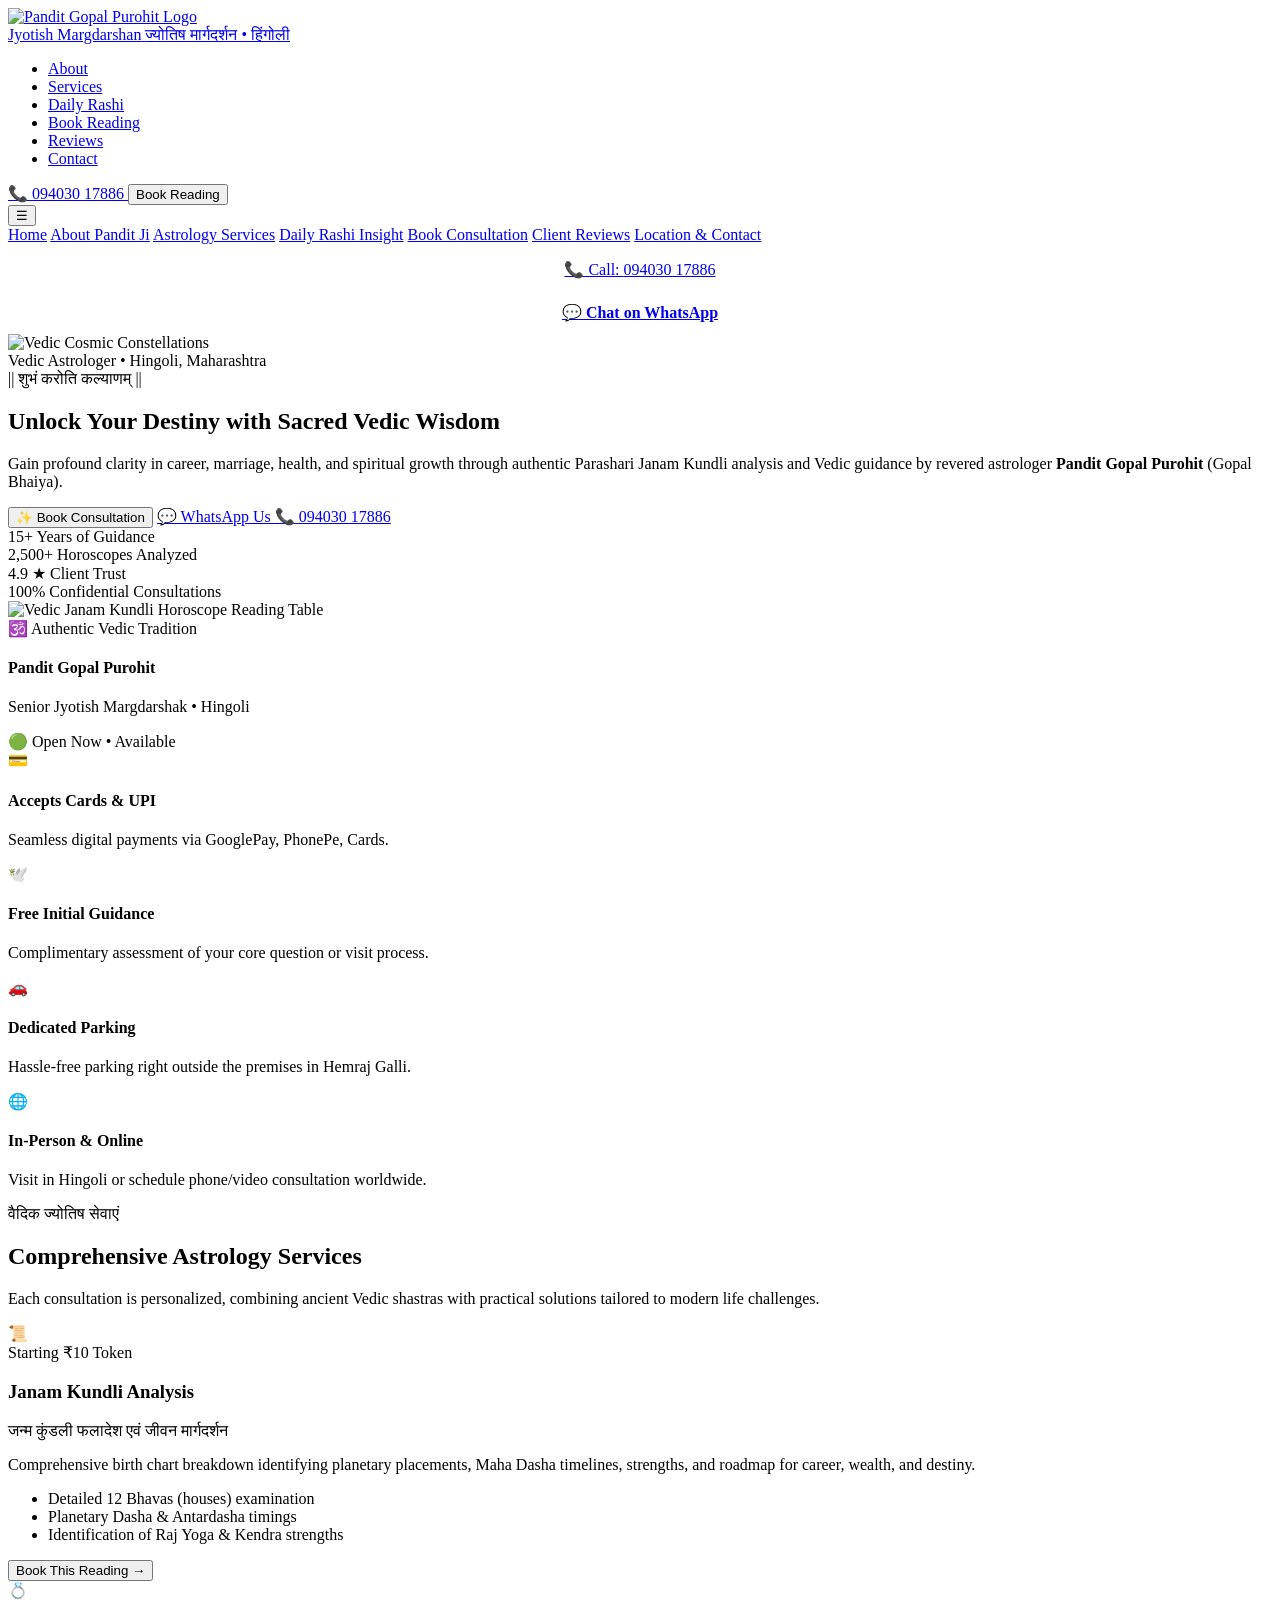
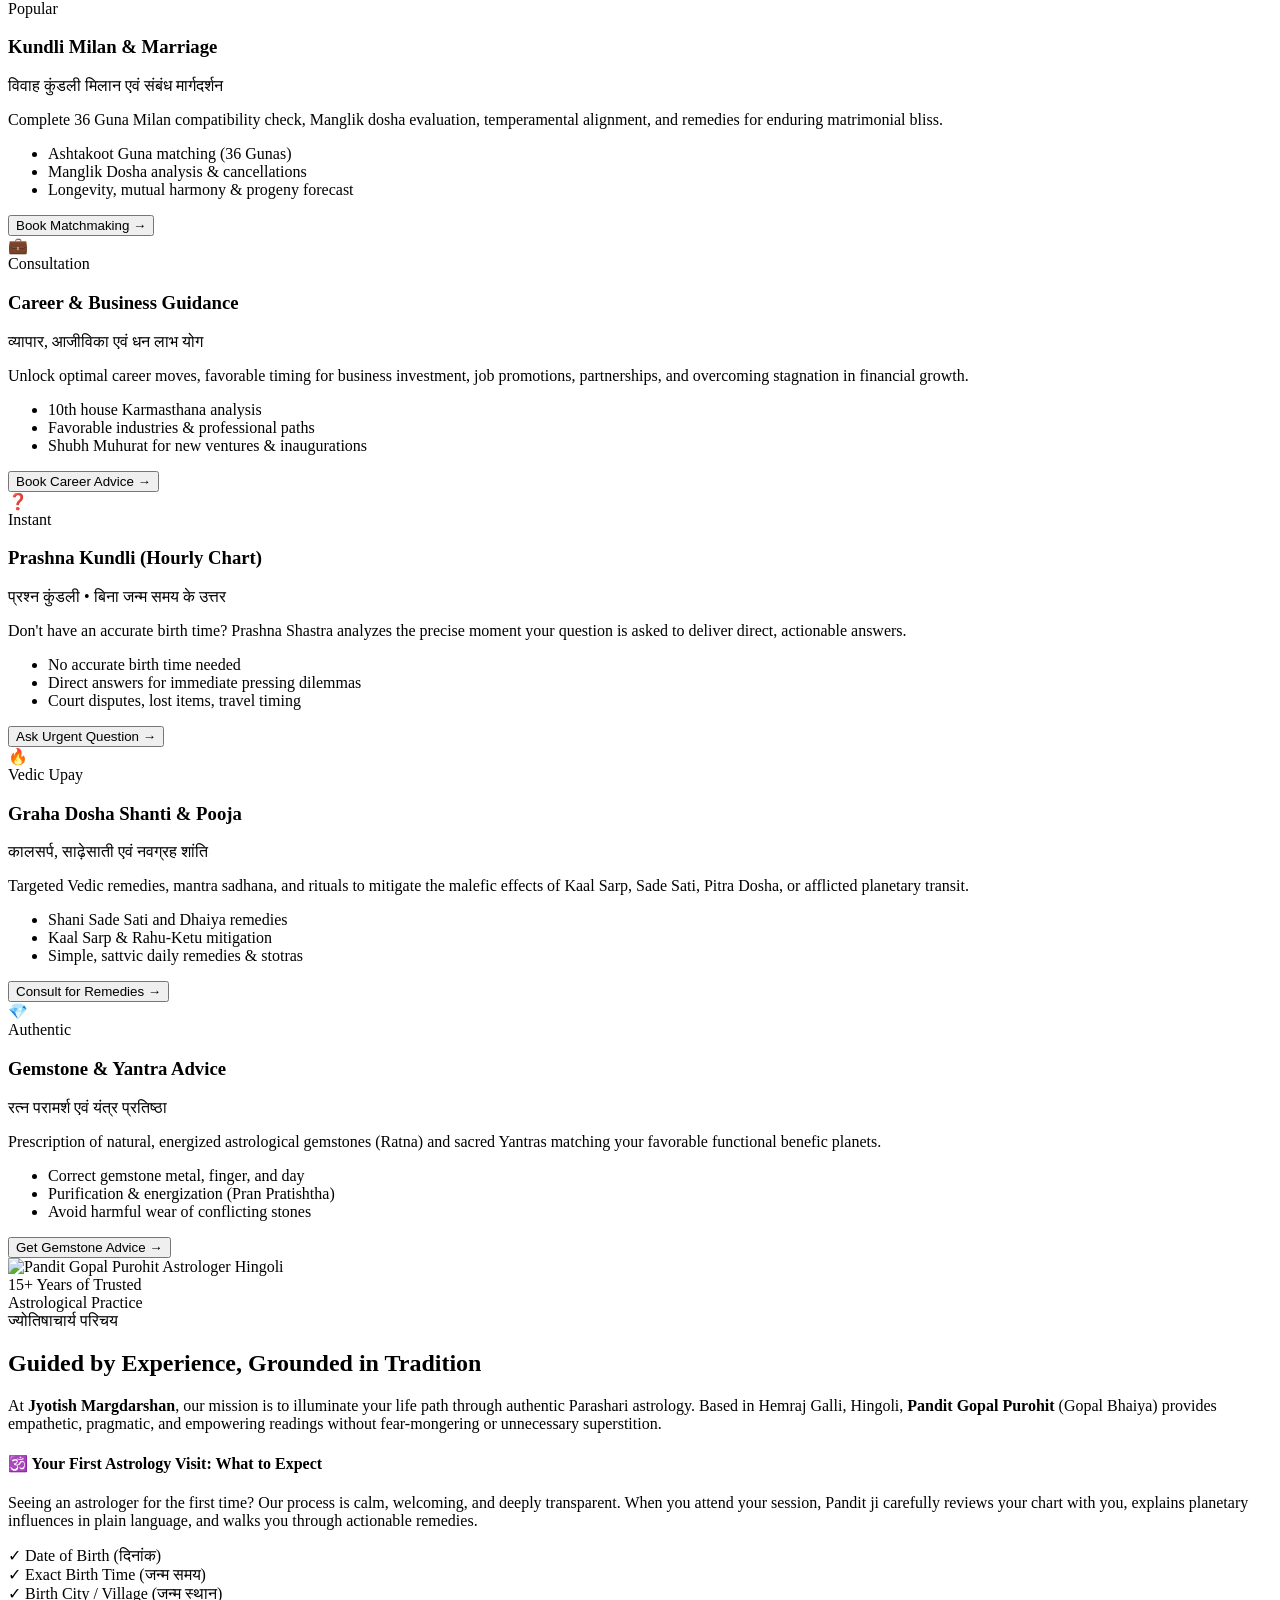
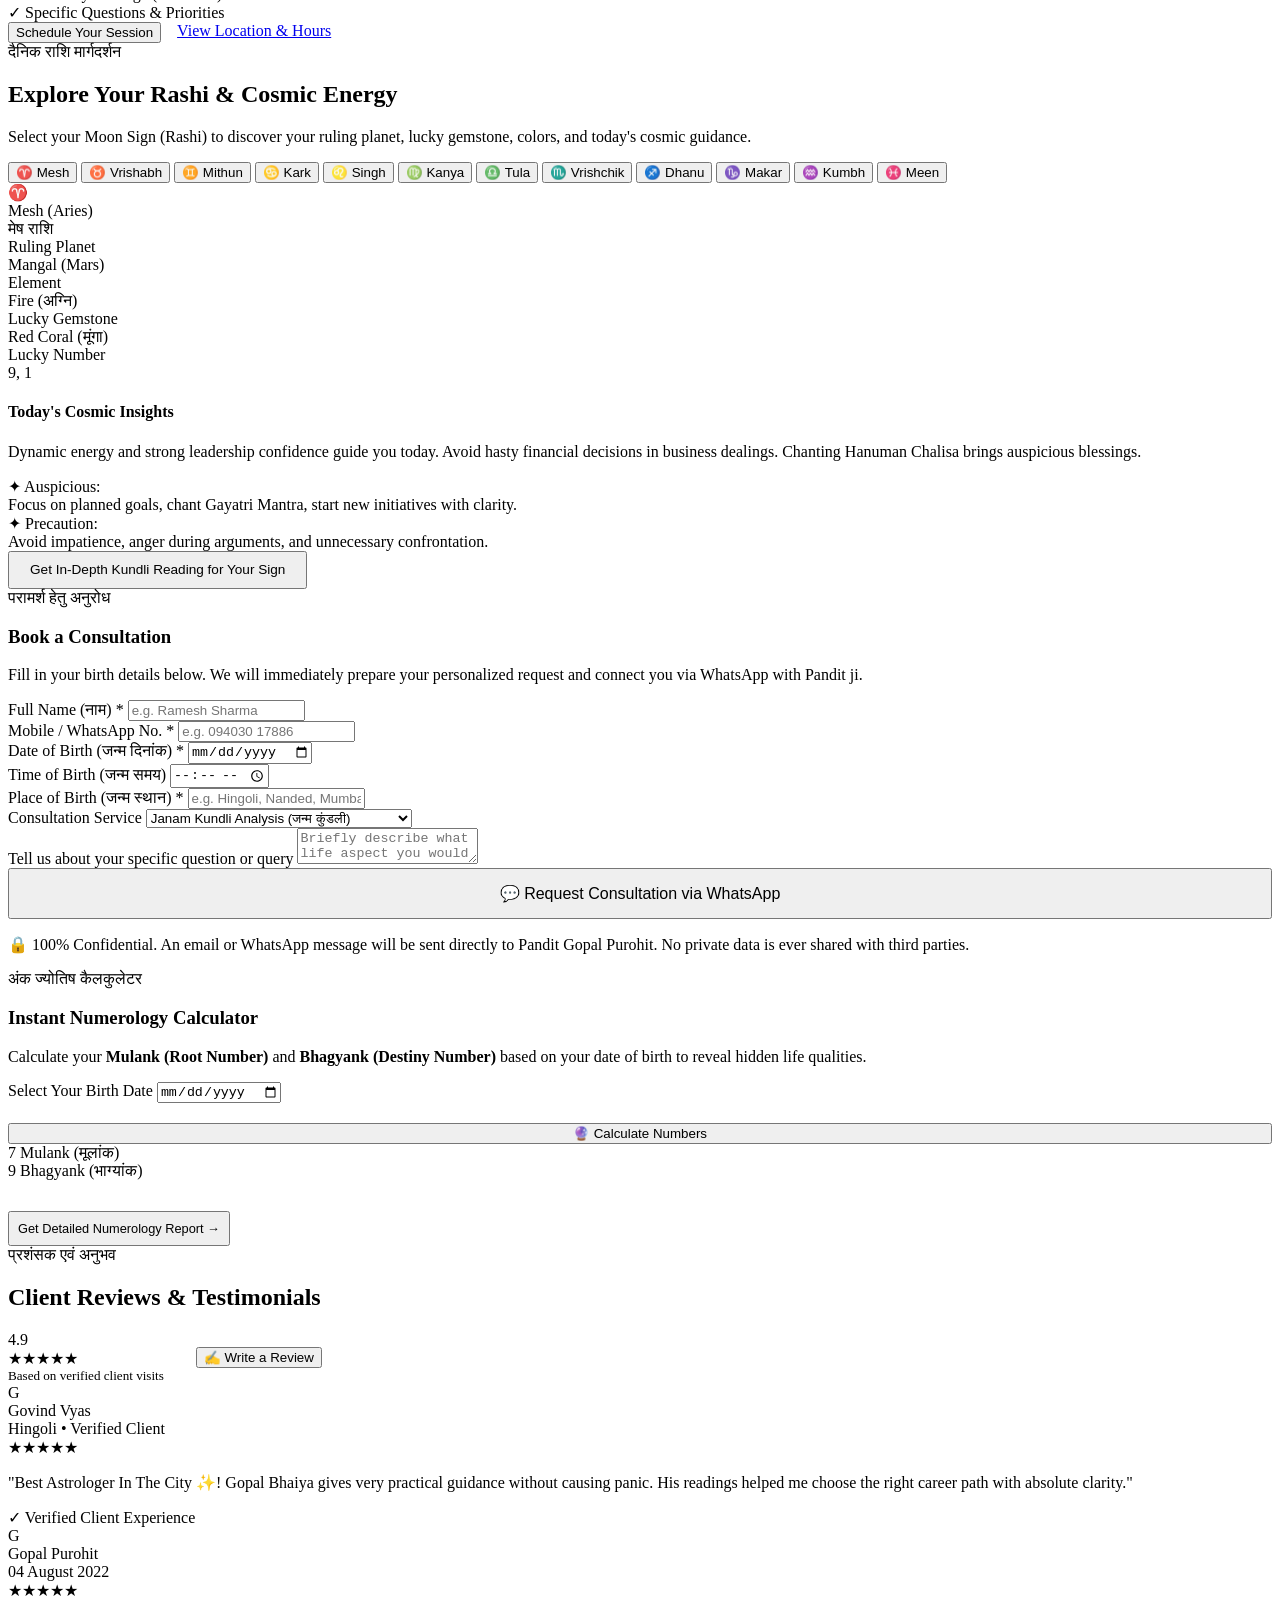
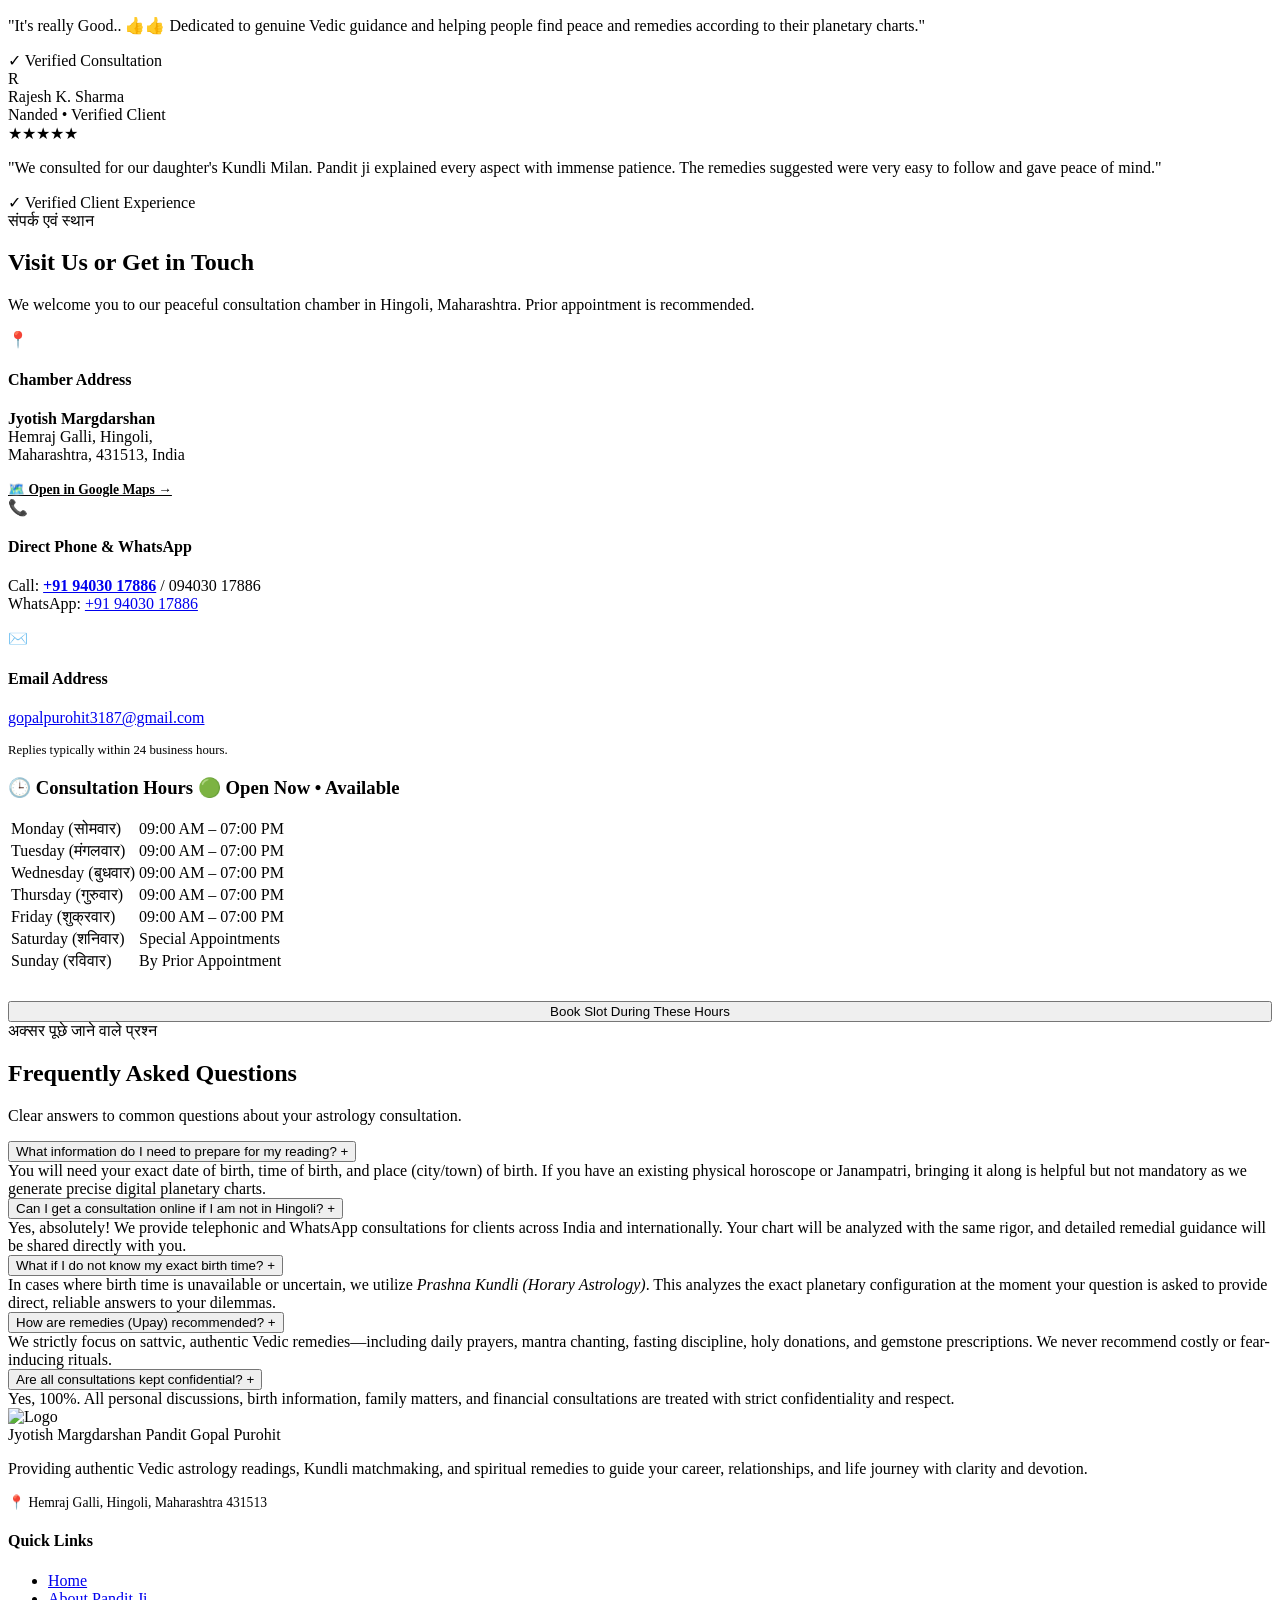
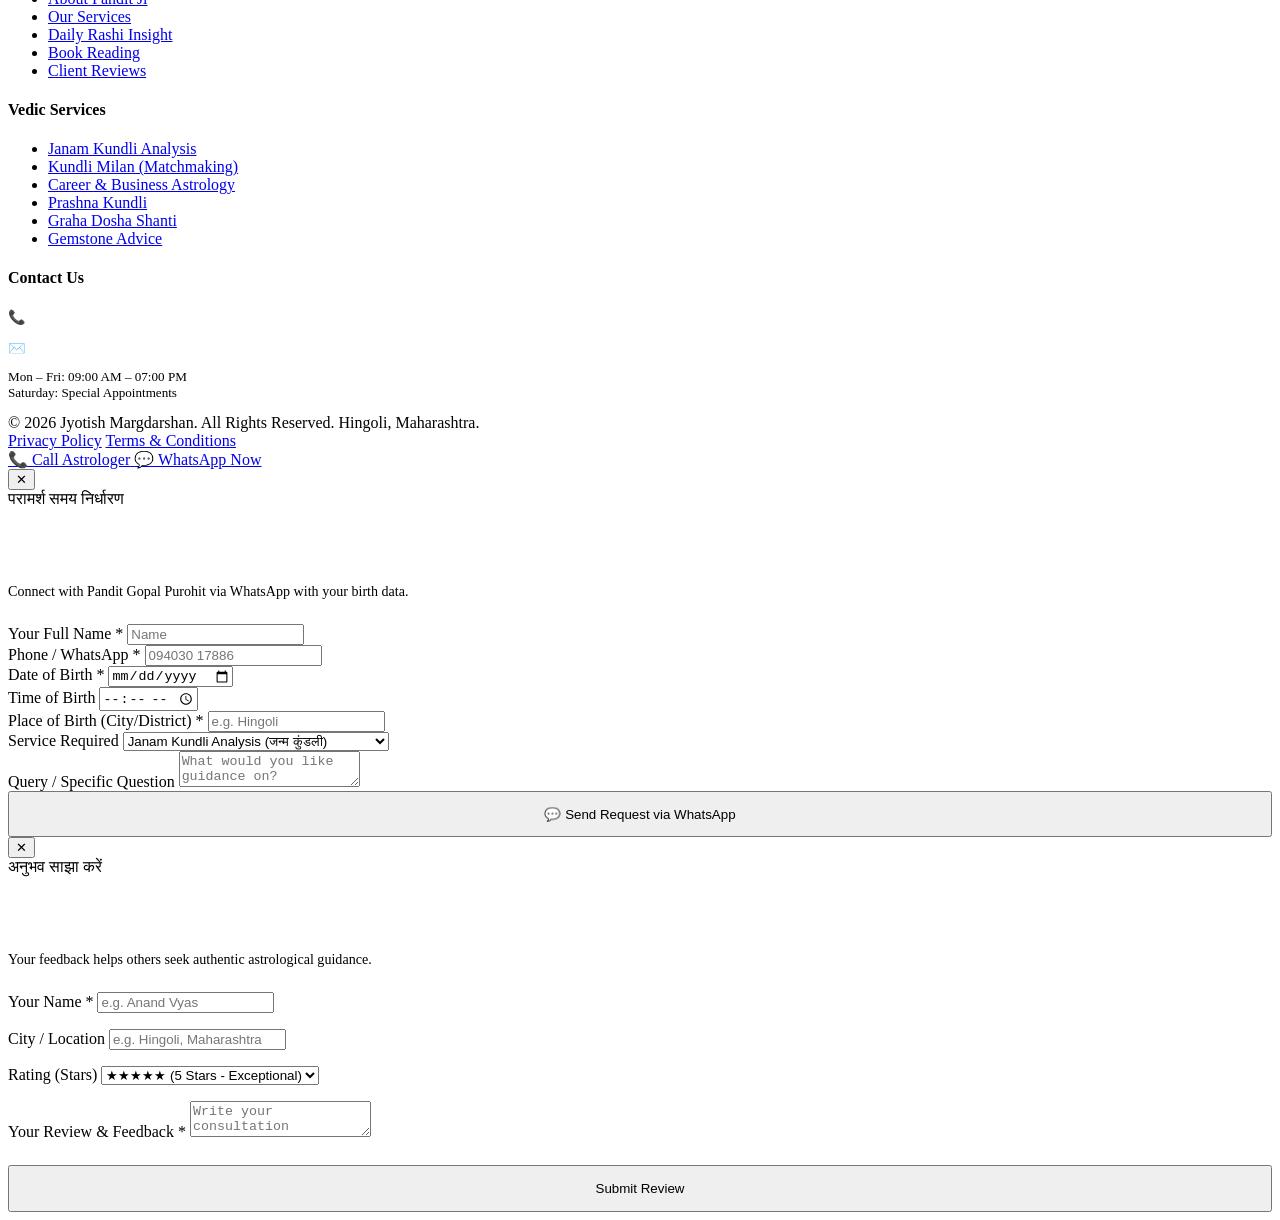
==== index.html @ e7911309 "Add files via upload" ====
<!DOCTYPE html>
<html lang="en">
<head>
  <meta charset="UTF-8">
  <meta name="viewport" content="width=device-width, initial-scale=1.0, maximum-scale=5.0">
  <title>Jyotish Margdarshan - Authentic Vedic Astrology Reading | Pandit Gopal Purohit</title>
  
  <!-- SEO Meta Tags -->
  <meta name="description" content="Unlock your destiny with authentic Vedic astrology readings, Kundli analysis, marriage matchmaking, and life guidance by Pandit Gopal Purohit in Hingoli, Maharashtra. Book consultation online or in-person.">
  <meta name="keywords" content="Jyotish Margdarshan, Gopal Purohit, Gopal Bhaiya, Astrologer in Hingoli, Kundli reading, Vedic Astrology Maharashtra, Kundli Milan, Horoscope Hingoli">
  <meta name="author" content="Pandit Gopal Purohit">
  
  <!-- Open Graph / Social -->
  <meta property="og:type" content="business.business">
  <meta property="og:title" content="Jyotish Margdarshan - Astrology Reading by Pandit Gopal Purohit">
  <meta property="og:description" content="Expert Vedic Kundli analysis, career, and matrimonial guidance in Hingoli, Maharashtra. 15+ years experience.">
  <meta property="og:image" content="assets/images/celestial_hero.jpg">
  
  <!-- Google Fonts -->
  <link rel="preconnect" href="https://fonts.googleapis.com">
  <link rel="preconnect" href="https://fonts.gstatic.com" crossorigin>
  <link href="https://fonts.googleapis.com/css2?family=Cinzel:wght@600;700;800;900&family=Plus+Jakarta+Sans:wght@400;500;600;700&display=swap" rel="stylesheet">
  
  <!-- Favicon -->
  <link rel="icon" type="image/jpeg" href="assets/images/avatar_original.jpg">
  
  <!-- Stylesheet -->
  <link rel="stylesheet" href="assets/css/style.css">

  <!-- Schema.org Structured Data -->
  <script type="application/ld+json">
  {
    "@context": "https://schema.org",
    "@type": "LocalBusiness",
    "name": "Jyotish Margdarshan",
    "image": "assets/images/avatar_original.jpg",
    "@id": "https://jyotish-margdarshan.ueniweb.com",
    "url": "https://jyotish-margdarshan.ueniweb.com",
    "telephone": "+919403017886",
    "email": "gopalpurohit3187@gmail.com",
    "priceRange": "₹₹",
    "address": {
      "@type": "PostalAddress",
      "streetAddress": "Hemraj Galli",
      "addressLocality": "Hingoli",
      "addressRegion": "Maharashtra",
      "postalCode": "431513",
      "addressCountry": "IN"
    },
    "geo": {
      "@type": "GeoCoordinates",
      "latitude": 19.7173703,
      "longitude": 77.1493722
    },
    "openingHoursSpecification": [
      {
        "@type": "OpeningHoursSpecification",
        "dayOfWeek": ["Monday", "Tuesday", "Wednesday", "Thursday", "Friday"],
        "opens": "09:00",
        "closes": "19:00"
      }
    ]
  }
  </script>
</head>
<body>

  <!-- ==========================================================================
       SITE HEADER & NAVIGATION
       ========================================================================== -->
  <header class="site-header">
    <div class="container">
      <div class="nav-inner">
        <!-- Brand Logo -->
        <a href="#hero" class="brand-logo" aria-label="Jyotish Margdarshan Home">
          <div class="brand-icon">
            <img src="assets/images/avatar_original.jpg" alt="Pandit Gopal Purohit Logo">
          </div>
          <div class="brand-text">
            <span class="brand-title" data-profile="business.name">Jyotish Margdarshan</span>
            <span class="brand-subtitle" data-profile="business.subtitleHindi">ज्योतिष मार्गदर्शन • हिंगोली</span>
          </div>
        </a>

        <!-- Desktop Navigation Links -->
        <nav aria-label="Main Navigation">
          <ul class="nav-links">
            <li><a href="#about" class="nav-link">About</a></li>
            <li><a href="#services" class="nav-link">Services</a></li>
            <li><a href="#horoscope" class="nav-link">Daily Rashi</a></li>
            <li><a href="#booking" class="nav-link">Book Reading</a></li>
            <li><a href="#reviews" class="nav-link">Reviews</a></li>
            <li><a href="#contact" class="nav-link">Contact</a></li>
          </ul>
        </nav>

        <!-- Header Actions -->
        <div class="nav-actions">
          <a href="tel:+919403017886" class="btn-header-call">
            <span>📞</span> <span data-profile="contact.phoneDisplay">094030 17886</span>
          </a>
          <button class="btn-primary" data-modal="consultation">
            Book Reading
          </button>
        </div>

        <!-- Mobile Toggle Button -->
        <button class="mobile-toggle" aria-label="Open mobile navigation menu">
          ☰
        </button>
      </div>
    </div>
  </header>

  <!-- Mobile Drawer Menu -->
  <div class="mobile-drawer" aria-label="Mobile Navigation Drawer">
    <a href="#hero" class="nav-link">Home</a>
    <a href="#about" class="nav-link">About Pandit Ji</a>
    <a href="#services" class="nav-link">Astrology Services</a>
    <a href="#horoscope" class="nav-link">Daily Rashi Insight</a>
    <a href="#booking" class="nav-link">Book Consultation</a>
    <a href="#reviews" class="nav-link">Client Reviews</a>
    <a href="#contact" class="nav-link">Location & Contact</a>
    <div style="margin-top: 1rem; display: flex; flex-direction: column; gap: 0.75rem;">
      <a href="tel:+919403017886" class="btn-primary" style="text-align: center;">
        📞 Call: <span data-profile="contact.phoneDisplay">094030 17886</span>
      </a>
      <a href="https://wa.me/919403017886" target="_blank" rel="noopener" class="btn-whatsapp" style="text-align: center; padding: 0.75rem; border-radius: 9999px; font-weight: 700;">
        💬 Chat on WhatsApp
      </a>
    </div>
  </div>

  <main>
    <!-- ==========================================================================
         HERO SECTION
         ========================================================================== -->
    <section id="hero" class="hero-section">
      <img src="assets/images/celestial_hero.jpg" alt="Vedic Cosmic Constellations" class="hero-bg-media">
      <div class="hero-overlay-gradient"></div>

      <div class="container hero-content">
        <!-- Hero Text -->
        <div class="hero-text">
          <div class="hero-badge-wrap">
            <span class="hero-badge-dot"></span>
            <span>Vedic Astrologer • <span data-profile="location.city">Hingoli</span>, <span data-profile="location.state">Maharashtra</span></span>
          </div>

          <span class="sanskrit-sub" data-profile="business.sanskritMotto">|| शुभं करोति कल्याणम् ||</span>
          <h1>Unlock Your Destiny with <span class="title-gold">Sacred Vedic Wisdom</span></h1>
          
          <p class="hero-lead">
            Gain profound clarity in career, marriage, health, and spiritual growth through authentic Parashari Janam Kundli analysis and Vedic guidance by revered astrologer <strong data-profile="astrologer.name">Pandit Gopal Purohit</strong> (<span data-profile="astrologer.shortName">Gopal Bhaiya</span>).
          </p>

          <div class="hero-cta-group">
            <button class="btn-primary" data-modal="consultation">
              ✨ Book Consultation
            </button>
            <a href="https://wa.me/919403017886?text=Namaste%20Pandit%20Gopal%20Purohit%20ji,%20I%20would%20like%20to%20book%20an%20Astrology%20Consultation." target="_blank" rel="noopener" class="btn-secondary btn-whatsapp">
              💬 WhatsApp Us
            </a>
            <a href="tel:+919403017886" class="btn-secondary">
              📞 <span data-profile="contact.phoneDisplay">094030 17886</span>
            </a>
          </div>

          <div class="hero-trust-metrics">
            <div class="metric-item">
              <span class="metric-number" data-profile="astrologer.experienceYears">15+</span>
              <span class="metric-label">Years of Guidance</span>
            </div>
            <div class="metric-item">
              <span class="metric-number" data-profile="astrologer.horoscopesAnalyzed">2,500+</span>
              <span class="metric-label">Horoscopes Analyzed</span>
            </div>
            <div class="metric-item">
              <span class="metric-number"><span data-profile="astrologer.rating">4.9</span> ★</span>
              <span class="metric-label">Client Trust</span>
            </div>
            <div class="metric-item">
              <span class="metric-number">100%</span>
              <span class="metric-label">Confidential Consultations</span>
            </div>
          </div>
        </div>

        <!-- Hero Astrologer Feature Card -->
        <div class="hero-visual-card">
          <div class="hero-image-wrap">
            <img src="assets/images/vedic_consultation.jpg" alt="Vedic Janam Kundli Horoscope Reading Table">
            <div class="hero-visual-badge">
              <span>🕉️</span> Authentic Vedic Tradition
            </div>
          </div>
          <div class="pandit-brief">
            <div class="pandit-brief-info">
              <h4 data-profile="astrologer.name">Pandit Gopal Purohit</h4>
              <p data-profile="astrologer.title">Senior Jyotish Margdarshak • Hingoli</p>
            </div>
            <span class="live-status-pill">🟢 Open Now • Available</span>
          </div>
        </div>
      </div>
    </section>

    <!-- ==========================================================================
         TRUST & AMENITIES STRIP
         ========================================================================== -->
    <section class="trust-strip">
      <div class="container">
        <div class="trust-grid">
          <div class="trust-box">
            <div class="trust-icon">💳</div>
            <div>
              <h4>Accepts Cards & UPI</h4>
              <p>Seamless digital payments via GooglePay, PhonePe, Cards.</p>
            </div>
          </div>
          <div class="trust-box">
            <div class="trust-icon">🕊️</div>
            <div>
              <h4>Free Initial Guidance</h4>
              <p>Complimentary assessment of your core question or visit process.</p>
            </div>
          </div>
          <div class="trust-box">
            <div class="trust-icon">🚗</div>
            <div>
              <h4>Dedicated Parking</h4>
              <p>Hassle-free parking right outside the premises in <span data-profile="location.street">Hemraj Galli</span>.</p>
            </div>
          </div>
          <div class="trust-box">
            <div class="trust-icon">🌐</div>
            <div>
              <h4>In-Person & Online</h4>
              <p>Visit in <span data-profile="location.city">Hingoli</span> or schedule phone/video consultation worldwide.</p>
            </div>
          </div>
        </div>
      </div>
    </section>

    <!-- ==========================================================================
         SERVICES SECTION
         ========================================================================== -->
    <section id="services" class="services-section">
      <div class="container">
        <div class="section-head">
          <span class="sanskrit-sub">वैदिक ज्योतिष सेवाएं</span>
          <h2>Comprehensive <span class="title-gold">Astrology Services</span></h2>
          <p>Each consultation is personalized, combining ancient Vedic shastras with practical solutions tailored to modern life challenges.</p>
        </div>

        <div class="services-grid">
          <!-- Service 1 -->
          <article class="service-card">
            <div class="service-header">
              <div class="service-symbol">📜</div>
              <span class="service-price-tag">Starting ₹10 Token</span>
            </div>
            <h3>Janam Kundli Analysis</h3>
            <div class="service-hindi">जन्म कुंडली फलादेश एवं जीवन मार्गदर्शन</div>
            <p>Comprehensive birth chart breakdown identifying planetary placements, Maha Dasha timelines, strengths, and roadmap for career, wealth, and destiny.</p>
            <ul class="service-features-list">
              <li>Detailed 12 Bhavas (houses) examination</li>
              <li>Planetary Dasha & Antardasha timings</li>
              <li>Identification of Raj Yoga & Kendra strengths</li>
            </ul>
            <button class="btn-book-service" data-modal="consultation" data-service="Janam Kundli Analysis">
              Book This Reading →
            </button>
          </article>

          <!-- Service 2 -->
          <article class="service-card">
            <div class="service-header">
              <div class="service-symbol">💍</div>
              <span class="service-price-tag">Popular</span>
            </div>
            <h3>Kundli Milan & Marriage</h3>
            <div class="service-hindi">विवाह कुंडली मिलान एवं संबंध मार्गदर्शन</div>
            <p>Complete 36 Guna Milan compatibility check, Manglik dosha evaluation, temperamental alignment, and remedies for enduring matrimonial bliss.</p>
            <ul class="service-features-list">
              <li>Ashtakoot Guna matching (36 Gunas)</li>
              <li>Manglik Dosha analysis & cancellations</li>
              <li>Longevity, mutual harmony & progeny forecast</li>
            </ul>
            <button class="btn-book-service" data-modal="consultation" data-service="Kundli Milan & Marriage">
              Book Matchmaking →
            </button>
          </article>

          <!-- Service 3 -->
          <article class="service-card">
            <div class="service-header">
              <div class="service-symbol">💼</div>
              <span class="service-price-tag">Consultation</span>
            </div>
            <h3>Career & Business Guidance</h3>
            <div class="service-hindi">व्यापार, आजीविका एवं धन लाभ योग</div>
            <p>Unlock optimal career moves, favorable timing for business investment, job promotions, partnerships, and overcoming stagnation in financial growth.</p>
            <ul class="service-features-list">
              <li>10th house Karmasthana analysis</li>
              <li>Favorable industries & professional paths</li>
              <li>Shubh Muhurat for new ventures & inaugurations</li>
            </ul>
            <button class="btn-book-service" data-modal="consultation" data-service="Career & Business Guidance">
              Book Career Advice →
            </button>
          </article>

          <!-- Service 4 -->
          <article class="service-card">
            <div class="service-header">
              <div class="service-symbol">❓</div>
              <span class="service-price-tag">Instant</span>
            </div>
            <h3>Prashna Kundli (Hourly Chart)</h3>
            <div class="service-hindi">प्रश्न कुंडली • बिना जन्म समय के उत्तर</div>
            <p>Don't have an accurate birth time? Prashna Shastra analyzes the precise moment your question is asked to deliver direct, actionable answers.</p>
            <ul class="service-features-list">
              <li>No accurate birth time needed</li>
              <li>Direct answers for immediate pressing dilemmas</li>
              <li>Court disputes, lost items, travel timing</li>
            </ul>
            <button class="btn-book-service" data-modal="consultation" data-service="Prashna Kundli">
              Ask Urgent Question →
            </button>
          </article>

          <!-- Service 5 -->
          <article class="service-card">
            <div class="service-header">
              <div class="service-symbol">🔥</div>
              <span class="service-price-tag">Vedic Upay</span>
            </div>
            <h3>Graha Dosha Shanti & Pooja</h3>
            <div class="service-hindi">कालसर्प, साढ़ेसाती एवं नवग्रह शांति</div>
            <p>Targeted Vedic remedies, mantra sadhana, and rituals to mitigate the malefic effects of Kaal Sarp, Sade Sati, Pitra Dosha, or afflicted planetary transit.</p>
            <ul class="service-features-list">
              <li>Shani Sade Sati and Dhaiya remedies</li>
              <li>Kaal Sarp & Rahu-Ketu mitigation</li>
              <li>Simple, sattvic daily remedies & stotras</li>
            </ul>
            <button class="btn-book-service" data-modal="consultation" data-service="Graha Dosha Shanti">
              Consult for Remedies →
            </button>
          </article>

          <!-- Service 6 -->
          <article class="service-card">
            <div class="service-header">
              <div class="service-symbol">💎</div>
              <span class="service-price-tag">Authentic</span>
            </div>
            <h3>Gemstone & Yantra Advice</h3>
            <div class="service-hindi">रत्न परामर्श एवं यंत्र प्रतिष्ठा</div>
            <p>Prescription of natural, energized astrological gemstones (Ratna) and sacred Yantras matching your favorable functional benefic planets.</p>
            <ul class="service-features-list">
              <li>Correct gemstone metal, finger, and day</li>
              <li>Purification & energization (Pran Pratishtha)</li>
              <li>Avoid harmful wear of conflicting stones</li>
            </ul>
            <button class="btn-book-service" data-modal="consultation" data-service="Gemstone & Yantra Advice">
              Get Gemstone Advice →
            </button>
          </article>
        </div>
      </div>
    </section>

    <!-- ==========================================================================
         ABOUT PANDIT JI & THE FIRST VISIT EXPERIENCE
         ========================================================================== -->
    <section id="about" class="about-section">
      <div class="container">
        <div class="about-grid">
          <!-- Portrait & Legacy Card -->
          <div class="about-media-col">
            <div class="about-portrait-card">
              <img src="assets/images/avatar_original.jpg" alt="Pandit Gopal Purohit Astrologer Hingoli">
            </div>
            <div class="about-floating-badge">
              <span class="badge-years" data-profile="astrologer.experienceYears">15+</span>
              <span class="badge-text">Years of Trusted<br>Astrological Practice</span>
            </div>
          </div>

          <!-- About Details -->
          <div class="about-text-col">
            <span class="sanskrit-sub">ज्योतिषाचार्य परिचय</span>
            <h2>Guided by Experience, <span class="title-gold">Grounded in Tradition</span></h2>
            <p class="about-desc">
              At <strong data-profile="business.name">Jyotish Margdarshan</strong>, our mission is to illuminate your life path through authentic Parashari astrology. Based in <span data-profile="location.street">Hemraj Galli</span>, <span data-profile="location.city">Hingoli</span>, <strong data-profile="astrologer.name">Pandit Gopal Purohit</strong> (<span data-profile="astrologer.shortName">Gopal Bhaiya</span>) provides empathetic, pragmatic, and empowering readings without fear-mongering or unnecessary superstition.
            </p>

            <!-- First Visit Feature Box -->
            <div class="first-visit-box">
              <h4><span>🕉️</span> Your First Astrology Visit: What to Expect</h4>
              <p>
                Seeing an astrologer for the first time? Our process is calm, welcoming, and deeply transparent. When you attend your session, Pandit ji carefully reviews your chart with you, explains planetary influences in plain language, and walks you through actionable remedies.
              </p>
            </div>

            <!-- What to bring checklist -->
            <div class="visit-checklist">
              <div class="check-item"><span>✓</span> Date of Birth (दिनांक)</div>
              <div class="check-item"><span>✓</span> Exact Birth Time (जन्म समय)</div>
              <div class="check-item"><span>✓</span> Birth City / Village (जन्म स्थान)</div>
              <div class="check-item"><span>✓</span> Specific Questions & Priorities</div>
            </div>

            <div style="display: flex; gap: 1rem; flex-wrap: wrap;">
              <button class="btn-primary" data-modal="consultation">
                Schedule Your Session
              </button>
              <a href="#contact" class="btn-secondary">
                View Location & Hours
              </a>
            </div>
          </div>
        </div>
      </div>
    </section>

    <!-- ==========================================================================
         INTERACTIVE HOROSCOPE / RASHI EXPLORER
         ========================================================================== -->
    <section id="horoscope" class="horoscope-section">
      <div class="container">
        <div class="section-head">
          <span class="sanskrit-sub">दैनिक राशि मार्गदर्शन</span>
          <h2>Explore Your <span class="title-gold">Rashi & Cosmic Energy</span></h2>
          <p>Select your Moon Sign (Rashi) to discover your ruling planet, lucky gemstone, colors, and today's cosmic guidance.</p>
        </div>

        <!-- Rashi Selector Buttons -->
        <div class="rashi-nav">
          <button class="rashi-btn active" data-rashi="mesh">♈ Mesh</button>
          <button class="rashi-btn" data-rashi="vrishabh">♉ Vrishabh</button>
          <button class="rashi-btn" data-rashi="mithun">♊ Mithun</button>
          <button class="rashi-btn" data-rashi="kark">♋ Kark</button>
          <button class="rashi-btn" data-rashi="singh">♌ Singh</button>
          <button class="rashi-btn" data-rashi="kanya">♍ Kanya</button>
          <button class="rashi-btn" data-rashi="tula">♎ Tula</button>
          <button class="rashi-btn" data-rashi="vrishchik">♏ Vrishchik</button>
          <button class="rashi-btn" data-rashi="dhanu">♐ Dhanu</button>
          <button class="rashi-btn" data-rashi="makar">♑ Makar</button>
          <button class="rashi-btn" data-rashi="kumbh">♒ Kumbh</button>
          <button class="rashi-btn" data-rashi="meen">♓ Meen</button>
        </div>

        <!-- Dynamic Rashi Card -->
        <div class="rashi-card">
          <div class="rashi-summary-col">
            <span class="rashi-big-icon">♈</span>
            <div class="rashi-name-en">Mesh (Aries)</div>
            <div class="rashi-name-hi">मेष राशि</div>

            <div class="rashi-meta-grid">
              <div class="rashi-meta-item">
                <div class="rashi-meta-label">Ruling Planet</div>
                <div class="rashi-meta-val rashi-val-planet">Mangal (Mars)</div>
              </div>
              <div class="rashi-meta-item">
                <div class="rashi-meta-label">Element</div>
                <div class="rashi-meta-val rashi-val-element">Fire (अग्नि)</div>
              </div>
              <div class="rashi-meta-item">
                <div class="rashi-meta-label">Lucky Gemstone</div>
                <div class="rashi-meta-val rashi-val-gem">Red Coral (मूंगा)</div>
              </div>
              <div class="rashi-meta-item">
                <div class="rashi-meta-label">Lucky Number</div>
                <div class="rashi-meta-val rashi-val-num">9, 1</div>
              </div>
            </div>
          </div>

          <div class="rashi-insights-col">
            <h4>Today's Cosmic Insights</h4>
            <p class="rashi-guidance-text">
              Dynamic energy and strong leadership confidence guide you today. Avoid hasty financial decisions in business dealings. Chanting Hanuman Chalisa brings auspicious blessings.
            </p>

            <div class="rashi-dos-donts">
              <div class="rashi-tip">
                <span>✦ Auspicious:</span> <div class="rashi-tip-dos">Focus on planned goals, chant Gayatri Mantra, start new initiatives with clarity.</div>
              </div>
              <div class="rashi-tip">
                <span>✦ Precaution:</span> <div class="rashi-tip-donts">Avoid impatience, anger during arguments, and unnecessary confrontation.</div>
              </div>
            </div>

            <button class="btn-primary" data-modal="consultation" data-service="Personalized Rashi Reading" style="font-size: 0.85rem; padding: 0.6rem 1.25rem;">
              Get In-Depth Kundli Reading for Your Sign
            </button>
          </div>
        </div>
      </div>
    </section>

    <!-- ==========================================================================
         CONSULTATION BOOKING & NUMEROLOGY SECTION
         ========================================================================== -->
    <section id="booking" class="booking-section">
      <div class="container">
        <div class="booking-wrapper">
          <!-- Left: Main Consultation Booking Form -->
          <div class="booking-card">
            <div class="booking-card-head">
              <span class="sanskrit-sub">परामर्श हेतु अनुरोध</span>
              <h3>Book a Consultation</h3>
              <p>Fill in your birth details below. We will immediately prepare your personalized request and connect you via WhatsApp with Pandit ji.</p>
            </div>

            <form class="booking-form-action" id="page-booking-form">
              <div class="form-grid">
                <div class="form-group">
                  <label for="book-name">Full Name (नाम) *</label>
                  <input type="text" id="book-name" name="name" class="form-control" placeholder="e.g. Ramesh Sharma" required>
                </div>
                <div class="form-group">
                  <label for="book-phone">Mobile / WhatsApp No. *</label>
                  <input type="tel" id="book-phone" name="phone" class="form-control" placeholder="e.g. 094030 17886" required>
                </div>
                <div class="form-group">
                  <label for="book-dob">Date of Birth (जन्म दिनांक) *</label>
                  <input type="date" id="book-dob" name="dob" class="form-control" required>
                </div>
                <div class="form-group">
                  <label for="book-tob">Time of Birth (जन्म समय)</label>
                  <input type="time" id="book-tob" name="tob" class="form-control">
                </div>
                <div class="form-group">
                  <label for="book-pob">Place of Birth (जन्म स्थान) *</label>
                  <input type="text" id="book-pob" name="pob" class="form-control" placeholder="e.g. Hingoli, Nanded, Mumbai" required>
                </div>
                <div class="form-group">
                  <label for="book-service">Consultation Service</label>
                  <select id="book-service" name="service" class="form-control">
                    <option value="Janam Kundli Analysis">Janam Kundli Analysis (जन्म कुंडली)</option>
                    <option value="Kundli Milan & Marriage">Kundli Milan & Marriage (विवाह मिलान)</option>
                    <option value="Career & Business Guidance">Career & Business Astrology (व्यापार/नौकरी)</option>
                    <option value="Prashna Kundli">Prashna Kundli (तात्कालिक प्रश्न)</option>
                    <option value="Graha Dosha Shanti">Graha Dosha Shanti & Pooja (दोष निवारण)</option>
                    <option value="Gemstone Recommendation">Gemstone Recommendation (रत्न परामर्श)</option>
                  </select>
                </div>
                <div class="form-group full-width">
                  <label for="book-msg">Tell us about your specific question or query</label>
                  <textarea id="book-msg" name="message" class="form-control" placeholder="Briefly describe what life aspect you would like guidance on (e.g., job change, marriage timing, health concerns)..."></textarea>
                </div>
              </div>

              <button type="submit" class="btn-primary" style="width: 100%; padding: 0.9rem; font-size: 1rem;">
                💬 Request Consultation via WhatsApp
              </button>
              <p class="booking-disclaimer">
                🔒 100% Confidential. An email or WhatsApp message will be sent directly to <span data-profile="astrologer.name">Pandit Gopal Purohit</span>. No private data is ever shared with third parties.
              </p>
            </form>
          </div>

          <!-- Right: Numerology Calculator Mini Tool -->
          <div class="calculator-card">
            <span class="sanskrit-sub">अंक ज्योतिष कैलकुलेटर</span>
            <h3>Instant Numerology Calculator</h3>
            <p>Calculate your <strong>Mulank (Root Number)</strong> and <strong>Bhagyank (Destiny Number)</strong> based on your date of birth to reveal hidden life qualities.</p>

            <form id="numerology-form">
              <div class="form-group" style="margin-bottom: 1.25rem;">
                <label for="calc-dob">Select Your Birth Date</label>
                <input type="date" id="calc-dob" class="form-control" required>
              </div>
              <button type="submit" class="btn-secondary" style="width: 100%;">
                🔮 Calculate Numbers
              </button>
            </form>

            <div id="calc-result" class="calc-result-box">
              <div class="calc-numbers-row">
                <div class="calc-num-badge">
                  <span class="calc-num-val" id="res-mulank-val">7</span>
                  <span class="calc-num-lbl">Mulank (मूलांक)</span>
                </div>
                <div class="calc-num-badge">
                  <span class="calc-num-val" id="res-bhagyank-val">9</span>
                  <span class="calc-num-lbl">Bhagyank (भाग्यांक)</span>
                </div>
              </div>
              <div style="font-size: 0.88rem; color: #fff; margin-bottom: 0.4rem;">
                <strong>Ruling Planetary Influences:</strong> <span id="res-planet-val" style="color: var(--gold-primary);">Ketu & Mangal</span>
              </div>
              <p id="res-traits-val" style="font-size: 0.82rem; color: var(--text-muted); line-height: 1.5; margin-bottom: 0.85rem;"></p>
              <button class="btn-book-service" data-modal="consultation" data-service="Numerology & Kundli Reading" style="font-size: 0.8rem; padding: 0.5rem;">
                Get Detailed Numerology Report →
              </button>
            </div>
          </div>
        </div>
      </div>
    </section>

    <!-- ==========================================================================
         REVIEWS & TESTIMONIALS SECTION
         ========================================================================== -->
    <section id="reviews" class="reviews-section">
      <div class="container">
        <div class="reviews-header-bar">
          <div>
            <span class="sanskrit-sub">प्रशंसक एवं अनुभव</span>
            <h2>Client <span class="title-gold">Reviews & Testimonials</span></h2>
          </div>

          <div style="display: flex; align-items: center; gap: 2rem; flex-wrap: wrap;">
            <div class="rating-summary">
              <span class="big-rating" data-profile="astrologer.rating">4.9</span>
              <div>
                <div class="stars-row">★★★★★</div>
                <div style="font-size: 0.82rem; color: var(--text-muted);">Based on verified client visits</div>
              </div>
            </div>

            <button class="btn-secondary" id="add-review-btn">
              ✍️ Write a Review
            </button>
          </div>
        </div>

        <!-- Reviews Grid -->
        <div class="reviews-grid" id="reviews-container">
          <!-- Review 1 -->
          <div class="review-card">
            <div class="review-card-top">
              <div class="reviewer-profile">
                <div class="reviewer-avatar">G</div>
                <div>
                  <div class="reviewer-name">Govind Vyas</div>
                  <div class="review-date">Hingoli • Verified Client</div>
                </div>
              </div>
              <div class="stars-row">★★★★★</div>
            </div>
            <p class="review-body">
              "Best Astrologer In The City ✨! Gopal Bhaiya gives very practical guidance without causing panic. His readings helped me choose the right career path with absolute clarity."
            </p>
            <div class="verified-tag">✓ Verified Client Experience</div>
          </div>

          <!-- Review 2 -->
          <div class="review-card">
            <div class="review-card-top">
              <div class="reviewer-profile">
                <div class="reviewer-avatar">G</div>
                <div>
                  <div class="reviewer-name">Gopal Purohit</div>
                  <div class="review-date">04 August 2022</div>
                </div>
              </div>
              <div class="stars-row">★★★★★</div>
            </div>
            <p class="review-body">
              "It's really Good.. 👍👍 Dedicated to genuine Vedic guidance and helping people find peace and remedies according to their planetary charts."
            </p>
            <div class="verified-tag">✓ Verified Consultation</div>
          </div>

          <!-- Review 3 -->
          <div class="review-card">
            <div class="review-card-top">
              <div class="reviewer-profile">
                <div class="reviewer-avatar">R</div>
                <div>
                  <div class="reviewer-name">Rajesh K. Sharma</div>
                  <div class="review-date">Nanded • Verified Client</div>
                </div>
              </div>
              <div class="stars-row">★★★★★</div>
            </div>
            <p class="review-body">
              "We consulted for our daughter's Kundli Milan. Pandit ji explained every aspect with immense patience. The remedies suggested were very easy to follow and gave peace of mind."
            </p>
            <div class="verified-tag">✓ Verified Client Experience</div>
          </div>
        </div>
      </div>
    </section>

    <!-- ==========================================================================
         LOCATION, HOURS & CONTACT SECTION
         ========================================================================== -->
    <section id="contact" class="contact-section">
      <div class="container">
        <div class="section-head">
          <span class="sanskrit-sub">संपर्क एवं स्थान</span>
          <h2>Visit Us or <span class="title-gold">Get in Touch</span></h2>
          <p>We welcome you to our peaceful consultation chamber in <span data-profile="location.city">Hingoli</span>, <span data-profile="location.state">Maharashtra</span>. Prior appointment is recommended.</p>
        </div>

        <div class="contact-grid">
          <!-- Left: Contact Details -->
          <div class="contact-info-col">
            <div class="contact-box">
              <div class="contact-box-icon">📍</div>
              <div>
                <h4>Chamber Address</h4>
                <p>
                  <strong data-profile="business.name">Jyotish Margdarshan</strong><br>
                  <span data-profile="location.street">Hemraj Galli</span>, <span data-profile="location.city">Hingoli</span>,<br>
                  <span data-profile="location.state">Maharashtra</span>, <span data-profile="location.postalCode">431513</span>, <span data-profile="location.country">India</span>
                </p>
                <div style="margin-top: 0.6rem;">
                  <a href="https://maps.google.com/?q=Hemraj+Galli+Hingoli+Maharashtra+431513" target="_blank" rel="noopener" data-profile-maps style="color: var(--gold-primary); font-weight: 600; font-size: 0.85rem;">
                    🗺️ Open in Google Maps →
                  </a>
                </div>
              </div>
            </div>

            <div class="contact-box">
              <div class="contact-box-icon">📞</div>
              <div>
                <h4>Direct Phone & WhatsApp</h4>
                <p>
                  Call: <a href="tel:+919403017886"><strong data-profile="contact.phone">+91 94030 17886</strong></a> / <span data-profile="contact.phoneDisplay">094030 17886</span><br>
                  WhatsApp: <a href="https://wa.me/919403017886" target="_blank" rel="noopener" data-profile="contact.phone">+91 94030 17886</a>
                </p>
              </div>
            </div>

            <div class="contact-box">
              <div class="contact-box-icon">✉️</div>
              <div>
                <h4>Email Address</h4>
                <p>
                  <a href="mailto:gopalpurohit3187@gmail.com" data-profile="contact.email">gopalpurohit3187@gmail.com</a>
                </p>
                <p style="font-size: 0.8rem; color: var(--text-dim); margin-top: 0.25rem;">
                  Replies typically within 24 business hours.
                </p>
              </div>
            </div>
          </div>

          <!-- Right: Opening Hours Table -->
          <div class="hours-card">
            <h3>
              <span>🕒 Consultation Hours</span>
              <span class="live-status-pill">🟢 Open Now • Available</span>
            </h3>

            <table class="hours-table">
              <tbody>
                <tr>
                  <td class="day-col">Monday (सोमवार)</td>
                  <td class="time-col" data-profile="hours.mondayFriday">09:00 AM – 07:00 PM</td>
                </tr>
                <tr>
                  <td class="day-col">Tuesday (मंगलवार)</td>
                  <td class="time-col" data-profile="hours.mondayFriday">09:00 AM – 07:00 PM</td>
                </tr>
                <tr>
                  <td class="day-col">Wednesday (बुधवार)</td>
                  <td class="time-col" data-profile="hours.mondayFriday">09:00 AM – 07:00 PM</td>
                </tr>
                <tr>
                  <td class="day-col">Thursday (गुरुवार)</td>
                  <td class="time-col" data-profile="hours.mondayFriday">09:00 AM – 07:00 PM</td>
                </tr>
                <tr>
                  <td class="day-col">Friday (शुक्रवार)</td>
                  <td class="time-col" data-profile="hours.mondayFriday">09:00 AM – 07:00 PM</td>
                </tr>
                <tr>
                  <td class="day-col">Saturday (शनिवार)</td>
                  <td class="time-col" data-profile="hours.saturday">Special Appointments</td>
                </tr>
                <tr>
                  <td class="day-col">Sunday (रविवार)</td>
                  <td class="time-col" data-profile="hours.sunday">By Prior Appointment</td>
                </tr>
              </tbody>
            </table>

            <div style="margin-top: 1.75rem;">
              <button class="btn-primary" data-modal="consultation" style="width: 100%;">
                Book Slot During These Hours
              </button>
            </div>
          </div>
        </div>
      </div>
    </section>

    <!-- ==========================================================================
         FAQ SECTION
         ========================================================================== -->
    <section class="faq-section">
      <div class="container">
        <div class="section-head">
          <span class="sanskrit-sub">अक्सर पूछे जाने वाले प्रश्न</span>
          <h2>Frequently Asked <span class="title-gold">Questions</span></h2>
          <p>Clear answers to common questions about your astrology consultation.</p>
        </div>

        <div class="faq-list">
          <div class="faq-item">
            <button class="faq-question">
              <span>What information do I need to prepare for my reading?</span>
              <span class="faq-icon">+</span>
            </button>
            <div class="faq-answer">
              You will need your exact date of birth, time of birth, and place (city/town) of birth. If you have an existing physical horoscope or Janampatri, bringing it along is helpful but not mandatory as we generate precise digital planetary charts.
            </div>
          </div>

          <div class="faq-item">
            <button class="faq-question">
              <span>Can I get a consultation online if I am not in <span data-profile="location.city">Hingoli</span>?</span>
              <span class="faq-icon">+</span>
            </button>
            <div class="faq-answer">
              Yes, absolutely! We provide telephonic and WhatsApp consultations for clients across India and internationally. Your chart will be analyzed with the same rigor, and detailed remedial guidance will be shared directly with you.
            </div>
          </div>

          <div class="faq-item">
            <button class="faq-question">
              <span>What if I do not know my exact birth time?</span>
              <span class="faq-icon">+</span>
            </button>
            <div class="faq-answer">
              In cases where birth time is unavailable or uncertain, we utilize <em>Prashna Kundli (Horary Astrology)</em>. This analyzes the exact planetary configuration at the moment your question is asked to provide direct, reliable answers to your dilemmas.
            </div>
          </div>

          <div class="faq-item">
            <button class="faq-question">
              <span>How are remedies (Upay) recommended?</span>
              <span class="faq-icon">+</span>
            </button>
            <div class="faq-answer">
              We strictly focus on sattvic, authentic Vedic remedies—including daily prayers, mantra chanting, fasting discipline, holy donations, and gemstone prescriptions. We never recommend costly or fear-inducing rituals.
            </div>
          </div>

          <div class="faq-item">
            <button class="faq-question">
              <span>Are all consultations kept confidential?</span>
              <span class="faq-icon">+</span>
            </button>
            <div class="faq-answer">
              Yes, 100%. All personal discussions, birth information, family matters, and financial consultations are treated with strict confidentiality and respect.
            </div>
          </div>
        </div>
      </div>
    </section>
  </main>

  <!-- ==========================================================================
       SITE FOOTER
       ========================================================================== -->
  <footer class="site-footer">
    <div class="container">
      <div class="footer-grid">
        <!-- Brand Info -->
        <div class="footer-brand">
          <div class="brand-logo">
            <div class="brand-icon">
              <img src="assets/images/avatar_original.jpg" alt="Logo">
            </div>
            <div class="brand-text">
              <span class="brand-title" data-profile="business.name">Jyotish Margdarshan</span>
              <span class="brand-subtitle" data-profile="astrologer.name">Pandit Gopal Purohit</span>
            </div>
          </div>
          <p>
            Providing authentic Vedic astrology readings, Kundli matchmaking, and spiritual remedies to guide your career, relationships, and life journey with clarity and devotion.
          </p>
          <div style="font-size: 0.85rem; color: var(--gold-light);">
            📍 <span data-profile="location.formatted">Hemraj Galli, Hingoli, Maharashtra 431513</span>
          </div>
        </div>

        <!-- Quick Links -->
        <div class="footer-col">
          <h4>Quick Links</h4>
          <ul class="footer-links">
            <li><a href="#hero">Home</a></li>
            <li><a href="#about">About Pandit Ji</a></li>
            <li><a href="#services">Our Services</a></li>
            <li><a href="#horoscope">Daily Rashi Insight</a></li>
            <li><a href="#booking">Book Reading</a></li>
            <li><a href="#reviews">Client Reviews</a></li>
          </ul>
        </div>

        <!-- Astrology Services -->
        <div class="footer-col">
          <h4>Vedic Services</h4>
          <ul class="footer-links">
            <li><a href="#services">Janam Kundli Analysis</a></li>
            <li><a href="#services">Kundli Milan (Matchmaking)</a></li>
            <li><a href="#services">Career & Business Astrology</a></li>
            <li><a href="#services">Prashna Kundli</a></li>
            <li><a href="#services">Graha Dosha Shanti</a></li>
            <li><a href="#services">Gemstone Advice</a></li>
          </ul>
        </div>

        <!-- Contact & Hours -->
        <div class="footer-col">
          <h4>Contact Us</h4>
          <p style="font-size: 0.88rem; color: var(--text-muted); margin-bottom: 0.5rem;">
            📞 <a href="tel:+919403017886" style="color: #fff;"><span data-profile="contact.phone">+91 94030 17886</span></a>
          </p>
          <p style="font-size: 0.88rem; color: var(--text-muted); margin-bottom: 0.5rem;">
            ✉️ <a href="mailto:gopalpurohit3187@gmail.com" style="color: #fff;" data-profile="contact.email">gopalpurohit3187@gmail.com</a>
          </p>
          <p style="font-size: 0.82rem; color: var(--text-dim); margin-top: 0.75rem;">
            Mon – Fri: <span data-profile="hours.mondayFriday">09:00 AM – 07:00 PM</span><br>
            Saturday: <span data-profile="hours.saturday">Special Appointments</span>
          </p>
        </div>
      </div>

      <!-- Footer Bottom -->
      <div class="footer-bottom">
        <div>
          © <script>document.write(new Date().getFullYear())</script> <span data-profile="business.name">Jyotish Margdarshan</span>. All Rights Reserved. <span data-profile="location.city">Hingoli</span>, <span data-profile="location.state">Maharashtra</span>.
        </div>
        <div class="footer-legal-links">
          <a href="privacy-policy.html">Privacy Policy</a>
          <a href="terms-and-conditions.html">Terms & Conditions</a>
        </div>
      </div>
    </div>
  </footer>

  <!-- ==========================================================================
       FLOATING ACTION BUTTONS
       ========================================================================== -->
  <div class="floating-actions">
    <a href="tel:+919403017886" class="fab-btn fab-call" aria-label="Call Astrologer">
      📞
      <span class="fab-tooltip">Call Astrologer</span>
    </a>
    <a href="https://wa.me/919403017886?text=Namaste%20Pandit%20Gopal%20Purohit%20ji,%20I%20would%20like%20to%20inquire%20about%20an%20Astrology%20Consultation." target="_blank" rel="noopener" class="fab-btn fab-wa" aria-label="WhatsApp Us">
      💬
      <span class="fab-tooltip">WhatsApp Now</span>
    </a>
  </div>

  <!-- ==========================================================================
       CONSULTATION MODAL
       ========================================================================== -->
  <div class="modal-overlay" id="consultation-modal" role="dialog" aria-modal="true" aria-labelledby="modal-title">
    <div class="modal-card">
      <button class="modal-close" id="modal-close-btn" aria-label="Close dialog">✕</button>
      <div style="margin-bottom: 1.5rem;">
        <span class="sanskrit-sub">परामर्श समय निर्धारण</span>
        <h3 id="modal-title" style="font-family: var(--font-heading); font-size: 1.5rem; color: #fff;">Book Consultation</h3>
        <p style="font-size: 0.88rem; color: var(--text-muted);">Connect with <span data-profile="astrologer.name">Pandit Gopal Purohit</span> via WhatsApp with your birth data.</p>
      </div>

      <form class="booking-form-action" id="modal-booking-form">
        <div class="form-grid">
          <div class="form-group">
            <label for="modal-name">Your Full Name *</label>
            <input type="text" id="modal-name" name="name" class="form-control" required placeholder="Name">
          </div>
          <div class="form-group">
            <label for="modal-phone">Phone / WhatsApp *</label>
            <input type="tel" id="modal-phone" name="phone" class="form-control" required placeholder="094030 17886">
          </div>
          <div class="form-group">
            <label for="modal-dob">Date of Birth *</label>
            <input type="date" id="modal-dob" name="dob" class="form-control" required>
          </div>
          <div class="form-group">
            <label for="modal-tob">Time of Birth</label>
            <input type="time" id="modal-tob" name="tob" class="form-control">
          </div>
          <div class="form-group full-width">
            <label for="modal-pob">Place of Birth (City/District) *</label>
            <input type="text" id="modal-pob" name="pob" class="form-control" required placeholder="e.g. Hingoli">
          </div>
          <div class="form-group full-width">
            <label for="modal-service">Service Required</label>
            <select id="modal-service" name="service" class="form-control">
              <option value="Janam Kundli Analysis">Janam Kundli Analysis (जन्म कुंडली)</option>
              <option value="Kundli Milan & Marriage">Kundli Milan & Marriage (विवाह मिलान)</option>
              <option value="Career & Business Guidance">Career & Business Astrology (व्यापार/नौकरी)</option>
              <option value="Prashna Kundli">Prashna Kundli (तात्कालिक प्रश्न)</option>
              <option value="Graha Dosha Shanti">Graha Dosha Shanti & Pooja (दोष शांति)</option>
              <option value="Gemstone Recommendation">Gemstone Recommendation (रत्न परामर्श)</option>
            </select>
          </div>
          <div class="form-group full-width">
            <label for="modal-msg">Query / Specific Question</label>
            <textarea id="modal-msg" name="message" class="form-control" placeholder="What would you like guidance on?"></textarea>
          </div>
        </div>

        <button type="submit" class="btn-primary" style="width: 100%; padding: 0.85rem;">
          💬 Send Request via WhatsApp
        </button>
      </form>
    </div>
  </div>

  <!-- ==========================================================================
       ADD REVIEW MODAL
       ========================================================================== -->
  <div class="modal-overlay" id="review-modal" role="dialog" aria-modal="true" aria-labelledby="review-modal-title">
    <div class="modal-card">
      <button class="modal-close" id="review-modal-close" aria-label="Close review dialog">✕</button>
      <div style="margin-bottom: 1.5rem;">
        <span class="sanskrit-sub">अनुभव साझा करें</span>
        <h3 id="review-modal-title" style="font-family: var(--font-heading); font-size: 1.5rem; color: #fff;">Share Your Experience</h3>
        <p style="font-size: 0.88rem; color: var(--text-muted);">Your feedback helps others seek authentic astrological guidance.</p>
      </div>

      <form id="review-form">
        <div class="form-group" style="margin-bottom: 1rem;">
          <label for="rev-name">Your Name *</label>
          <input type="text" id="rev-name" class="form-control" required placeholder="e.g. Anand Vyas">
        </div>
        <div class="form-group" style="margin-bottom: 1rem;">
          <label for="rev-loc">City / Location</label>
          <input type="text" id="rev-loc" class="form-control" placeholder="e.g. Hingoli, Maharashtra">
        </div>
        <div class="form-group" style="margin-bottom: 1rem;">
          <label for="rev-rating">Rating (Stars)</label>
          <select id="rev-rating" class="form-control">
            <option value="5">★★★★★ (5 Stars - Exceptional)</option>
            <option value="4">★★★★☆ (4 Stars - Very Good)</option>
            <option value="3">★★★☆☆ (3 Stars - Good)</option>
          </select>
        </div>
        <div class="form-group" style="margin-bottom: 1.5rem;">
          <label for="rev-text">Your Review & Feedback *</label>
          <textarea id="rev-text" class="form-control" required placeholder="Write your consultation experience with Pandit ji..."></textarea>
        </div>

        <button type="submit" class="btn-primary" style="width: 100%; padding: 0.85rem;">
          Submit Review
        </button>
      </form>
    </div>
  </div>

  <!-- Profile Data & Loader Scripts -->
  <script src="assets/js/profile-data.js"></script>
  <script src="assets/js/profile-loader.js"></script>
  <!-- Main JavaScript -->
  <script src="assets/js/main.js"></script>
</body>
</html>
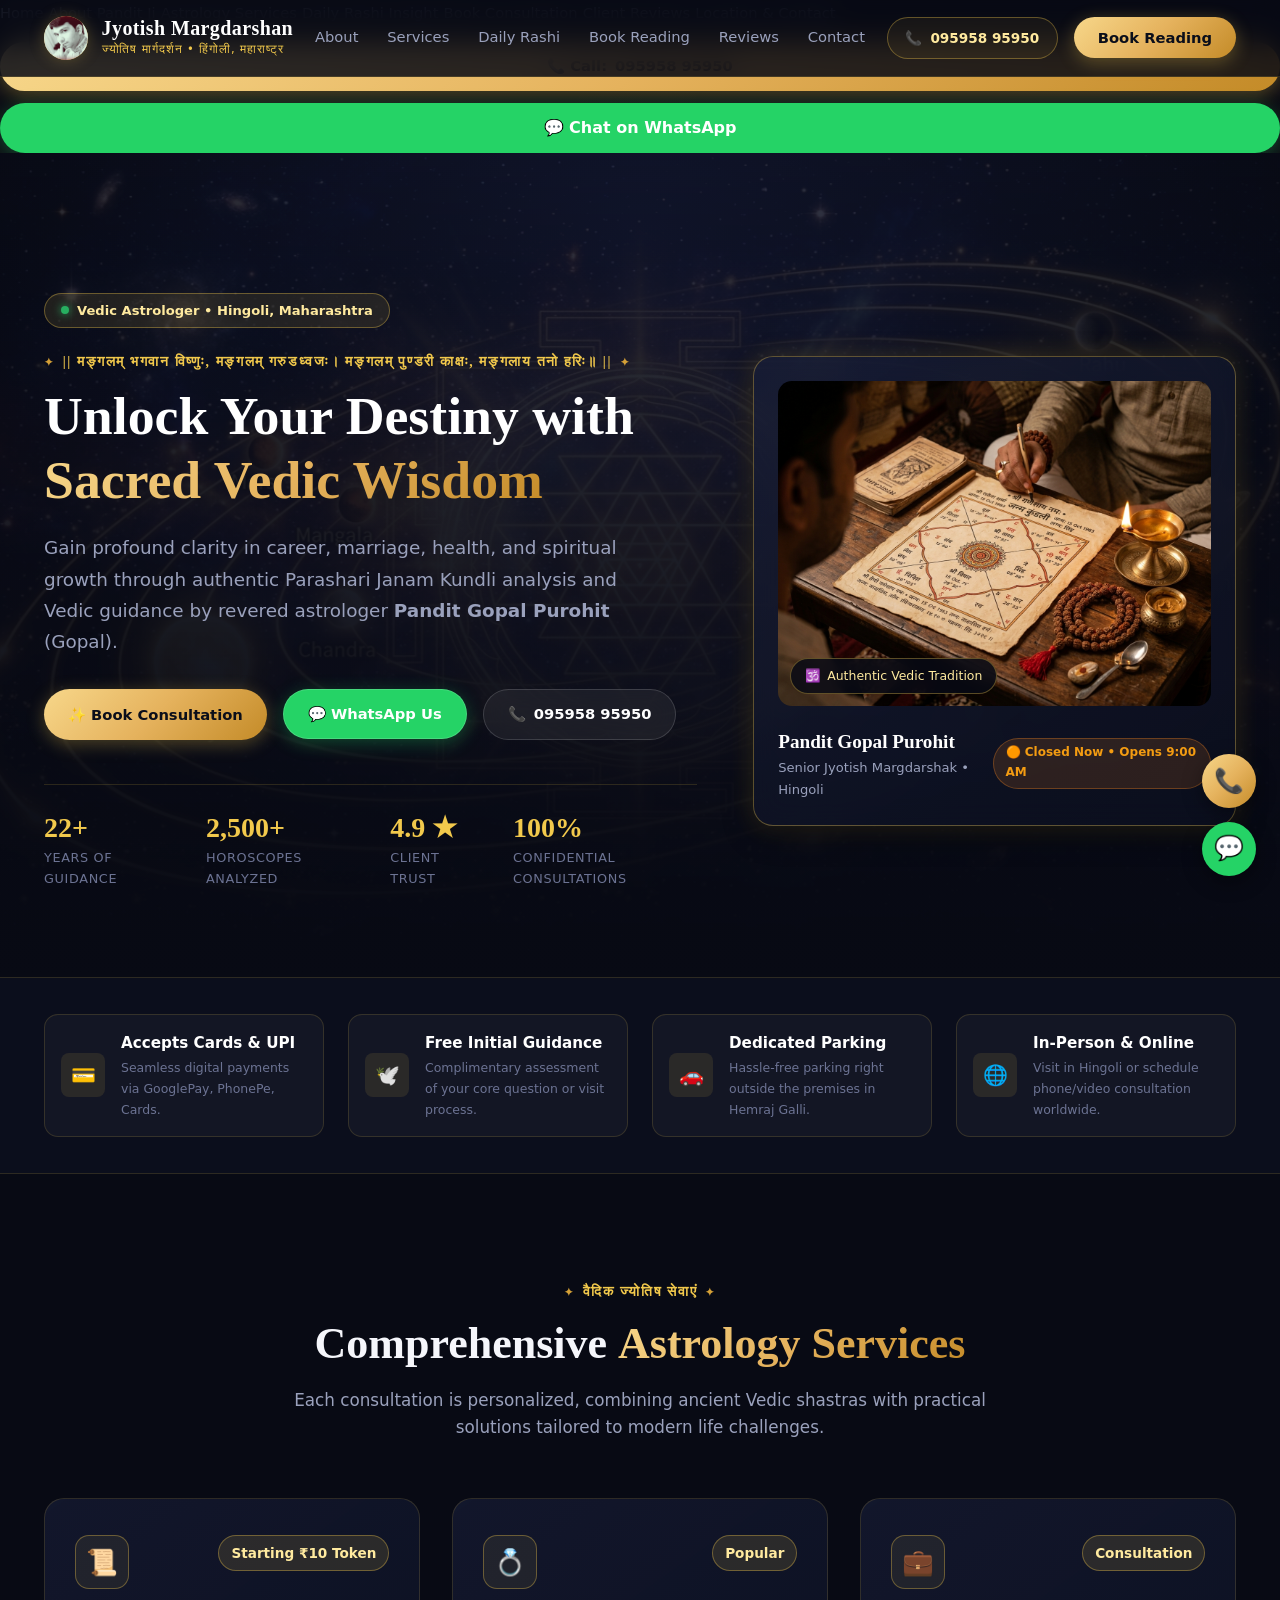
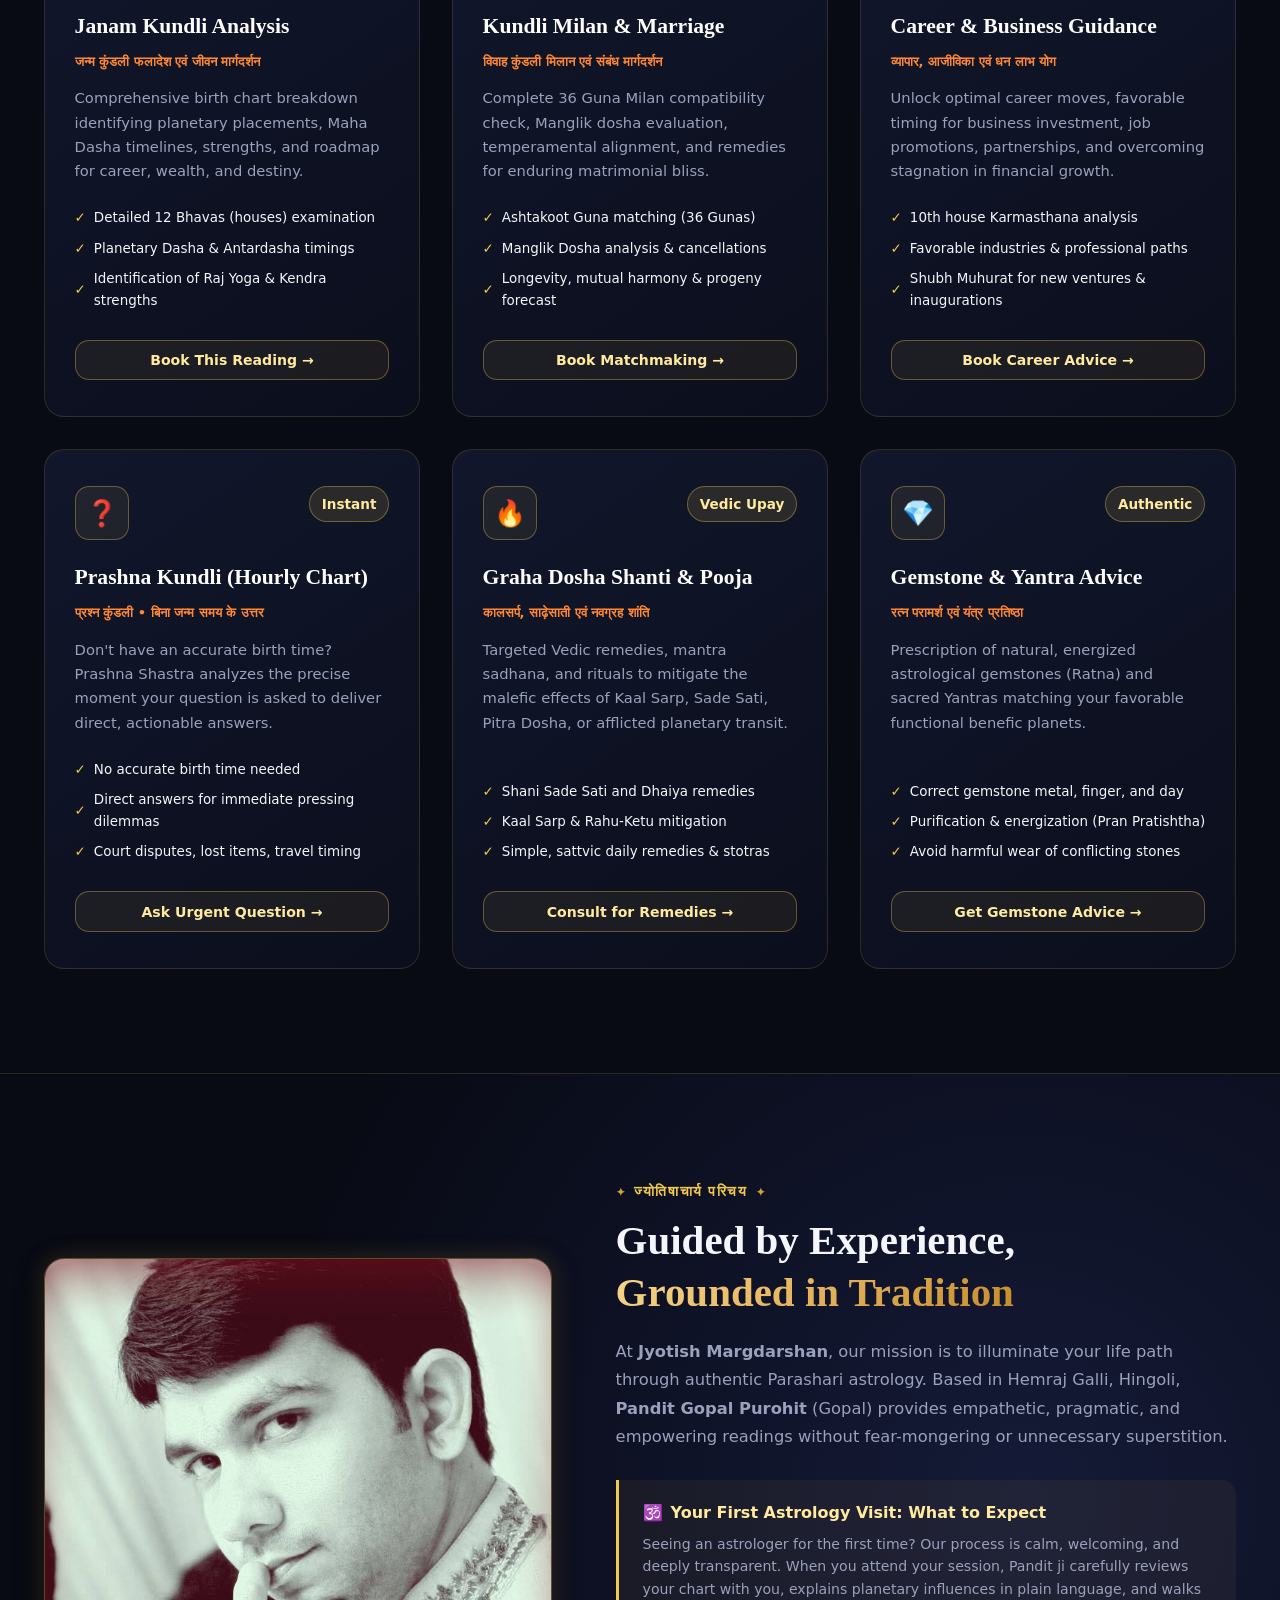
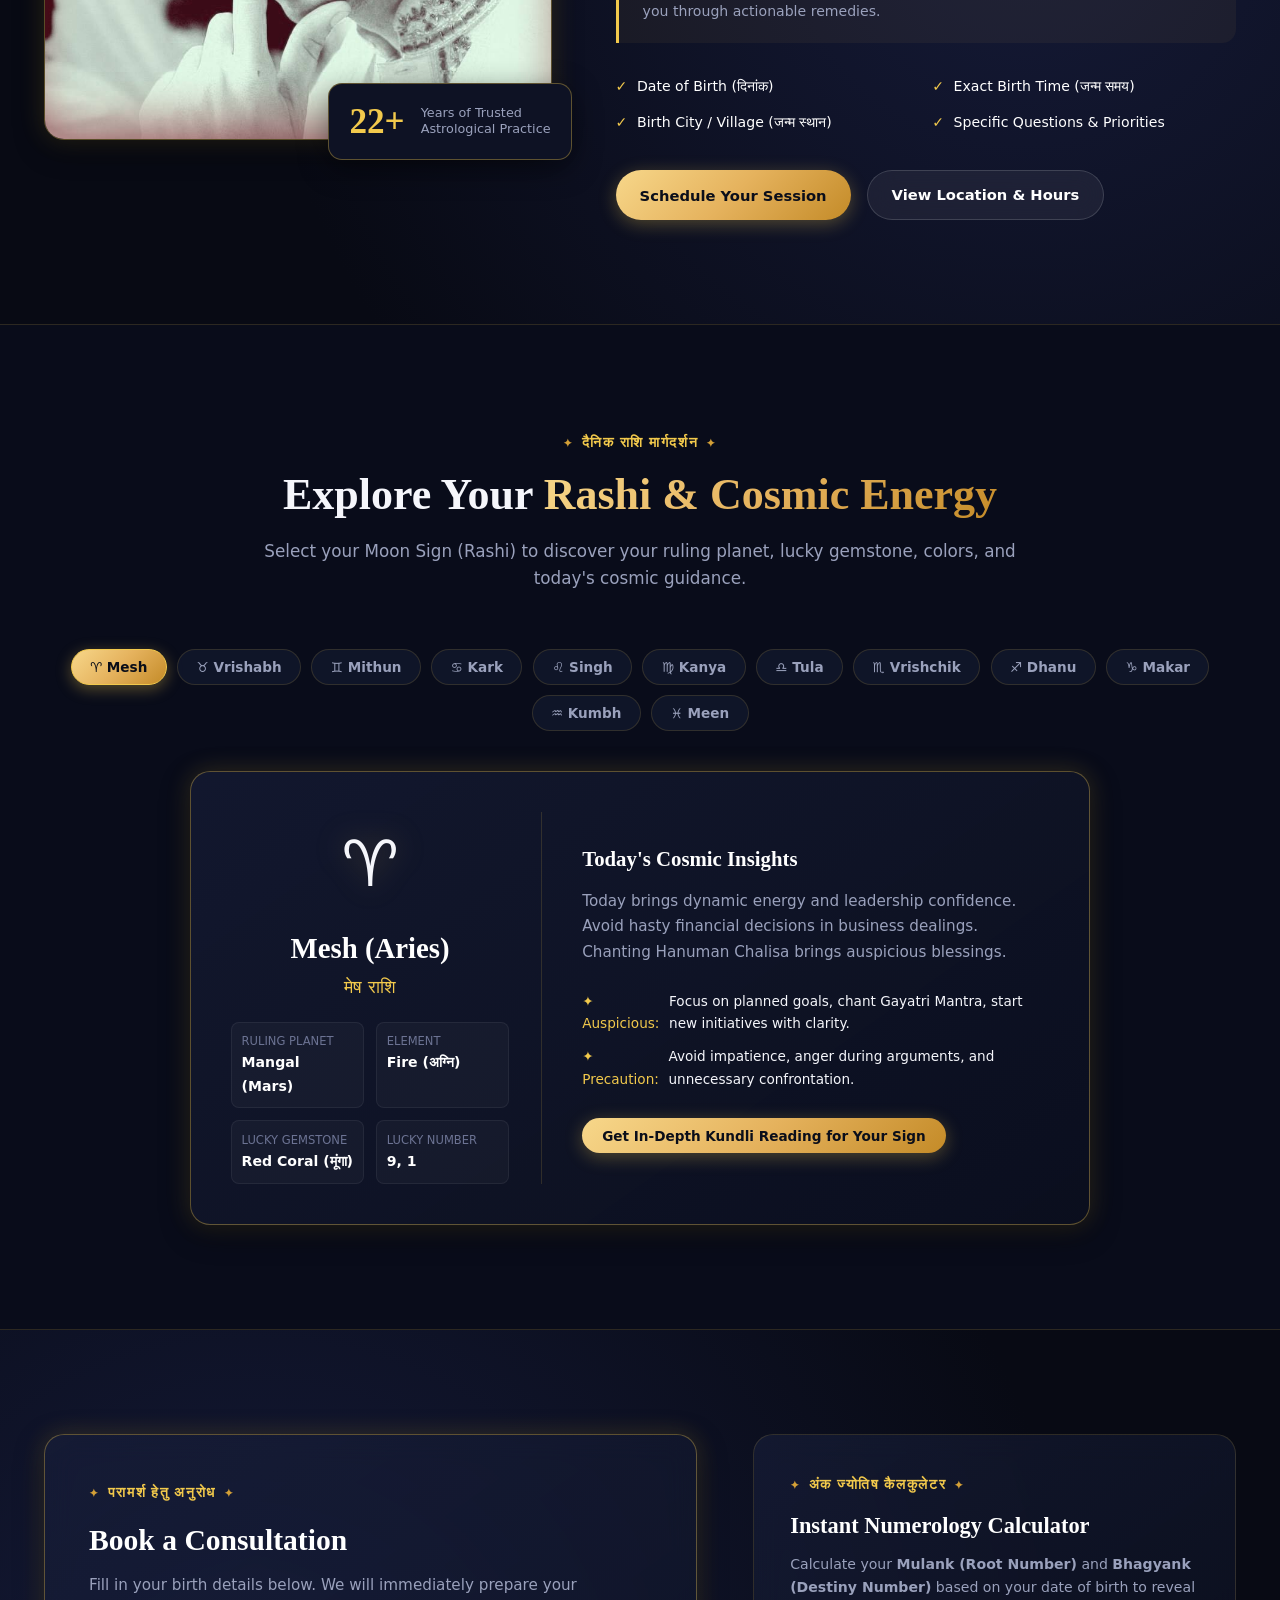
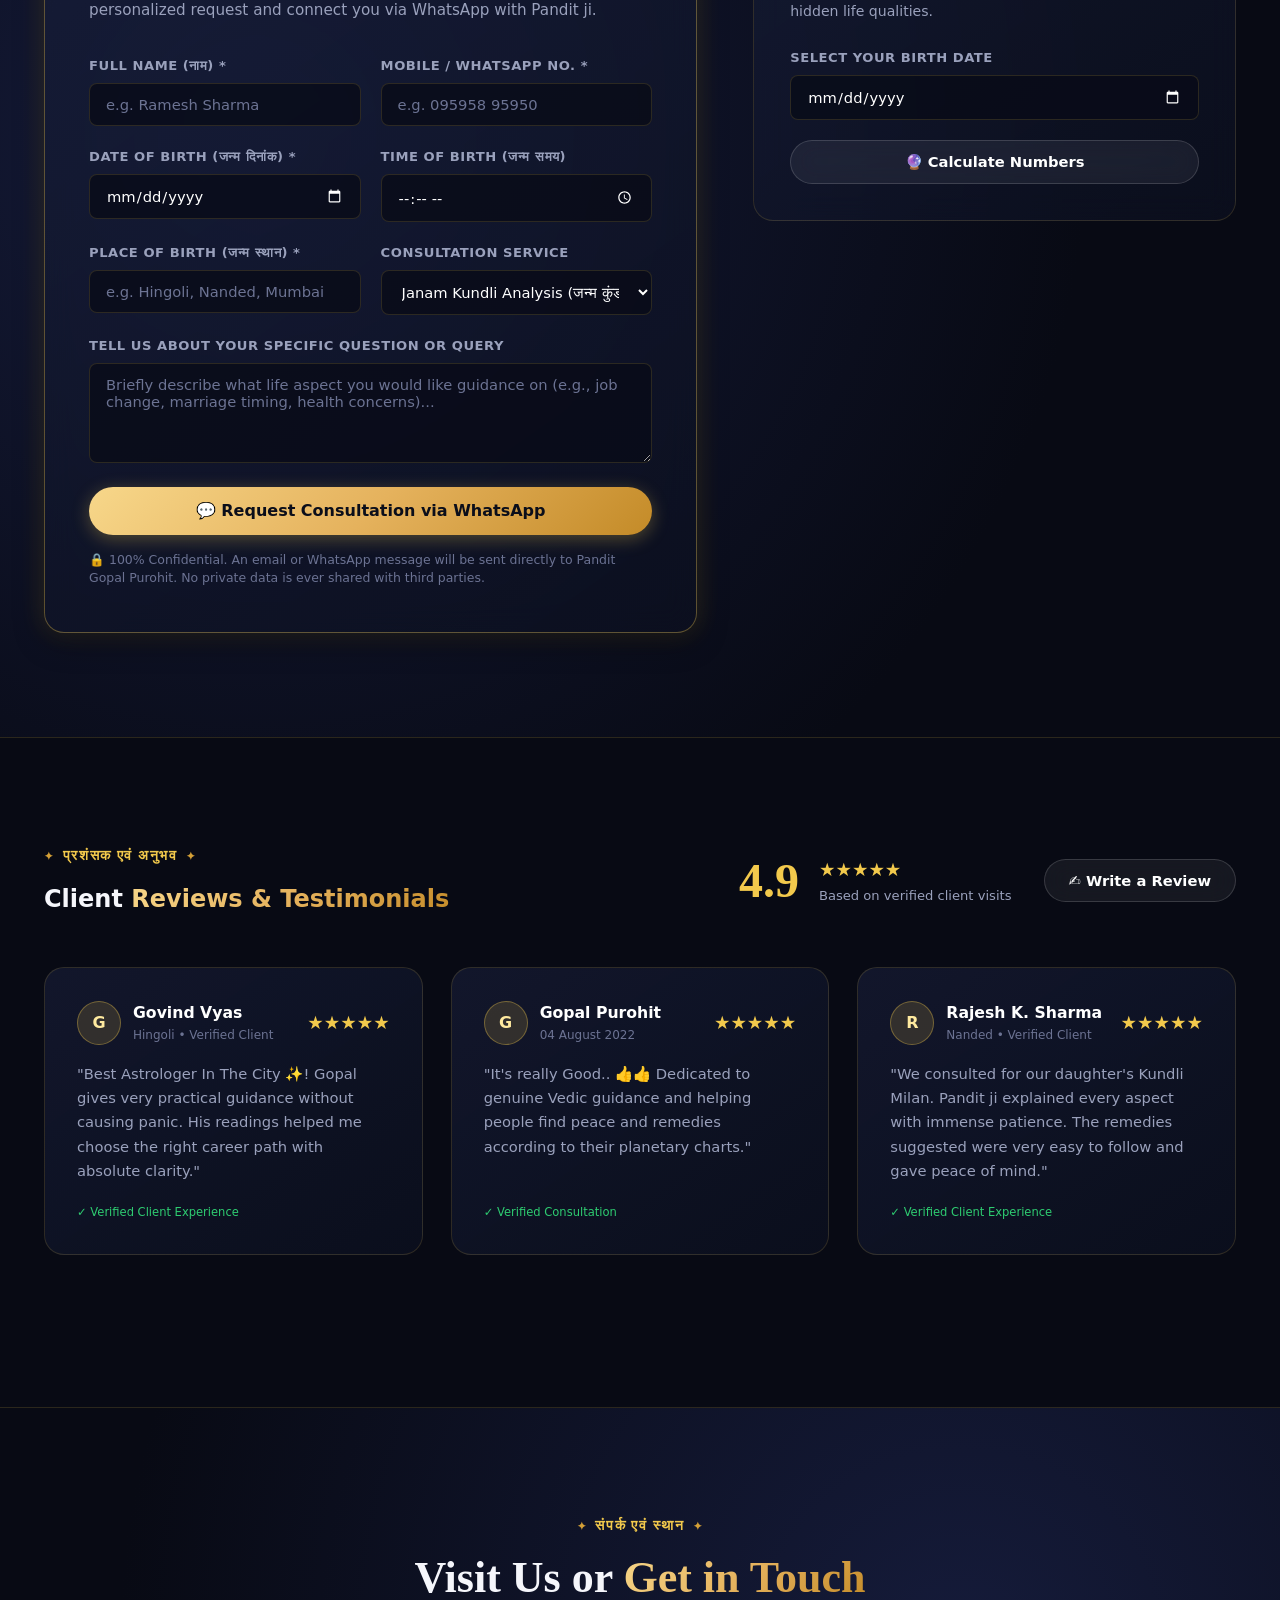
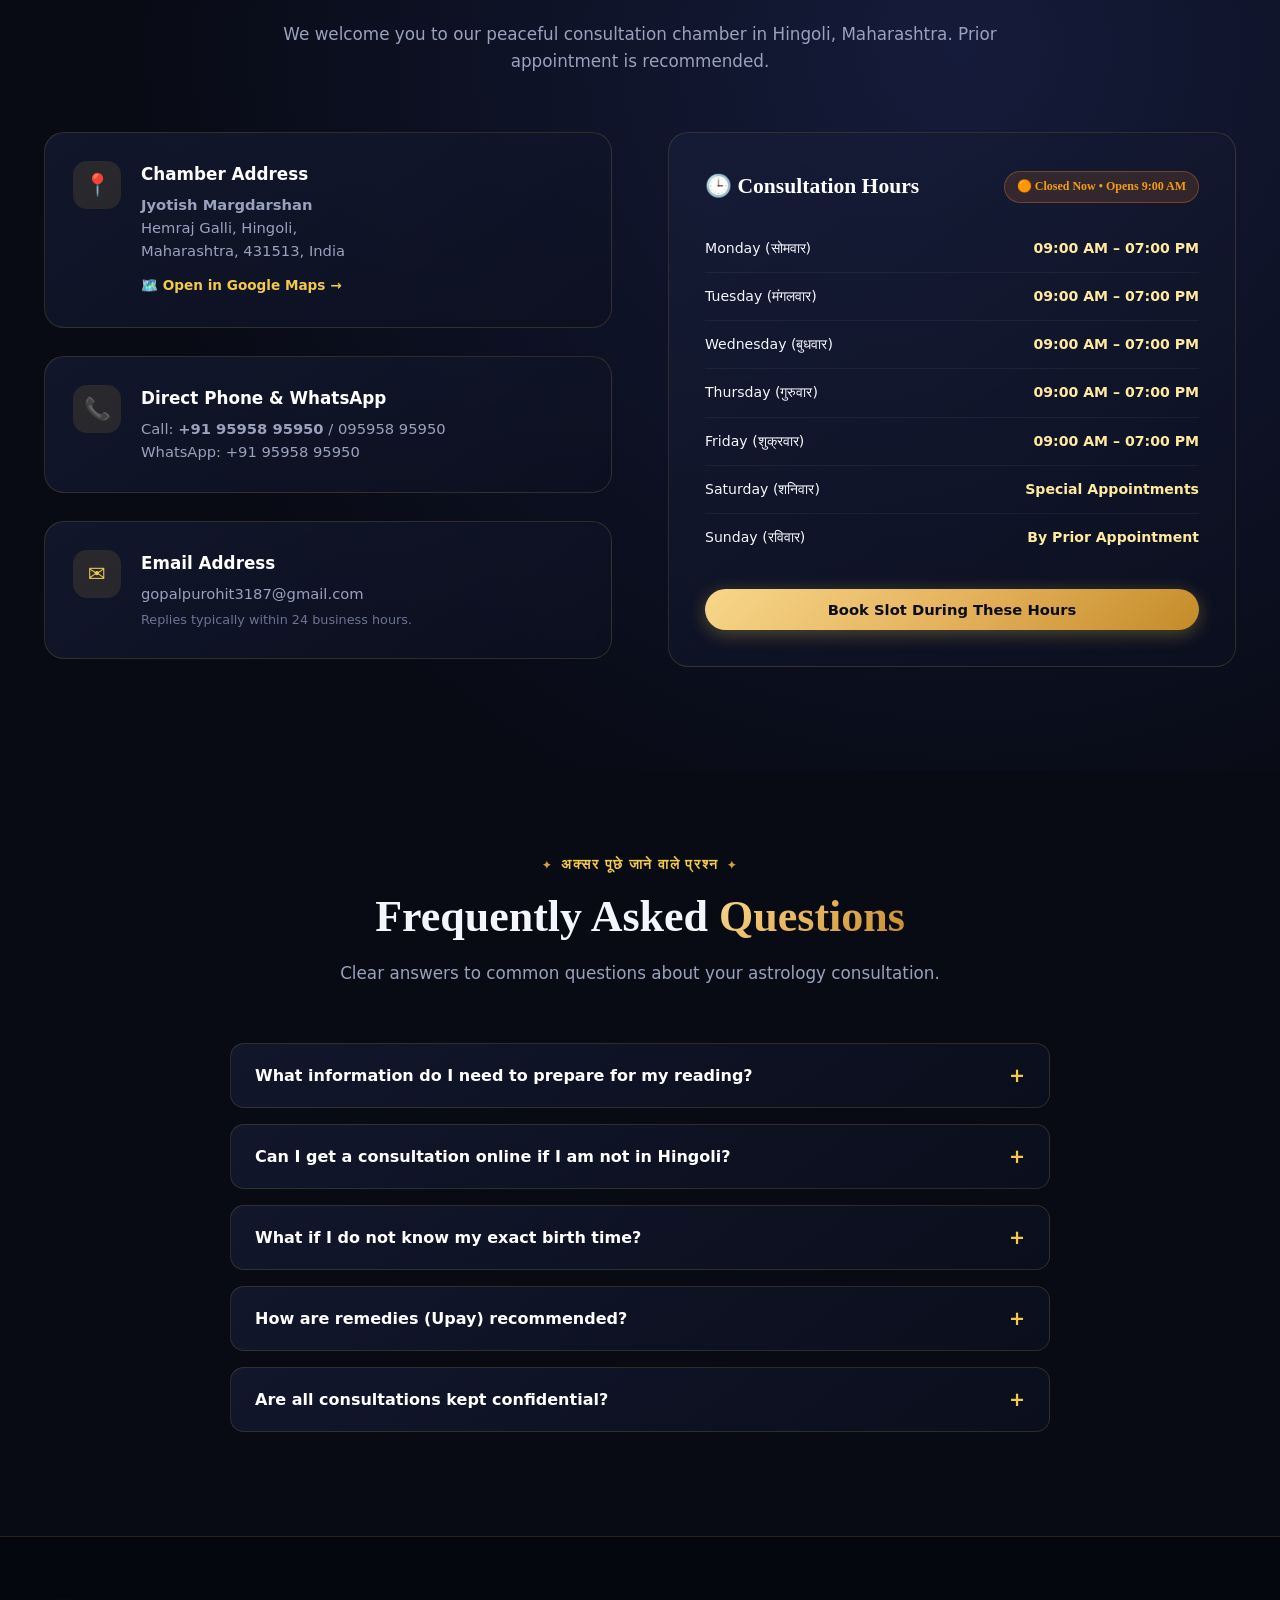
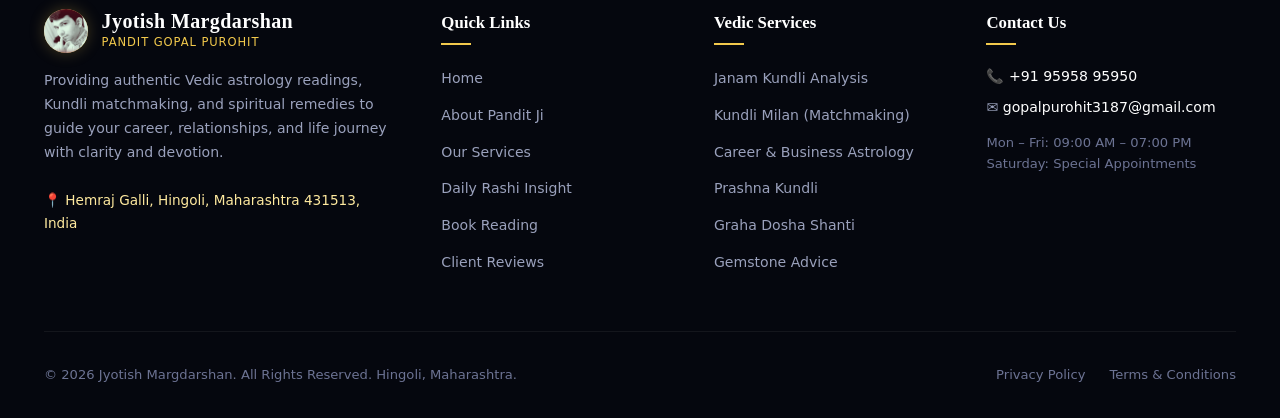
==== commit 92b27bb5: "Initial changes done" ====
--- a/index.html
+++ b/index.html
@@ -7,7 +7,7 @@
   
   <!-- SEO Meta Tags -->
   <meta name="description" content="Unlock your destiny with authentic Vedic astrology readings, Kundli analysis, marriage matchmaking, and life guidance by Pandit Gopal Purohit in Hingoli, Maharashtra. Book consultation online or in-person.">
-  <meta name="keywords" content="Jyotish Margdarshan, Gopal Purohit, Gopal Bhaiya, Astrologer in Hingoli, Kundli reading, Vedic Astrology Maharashtra, Kundli Milan, Horoscope Hingoli">
+  <meta name="keywords" content="Jyotish Margdarshan, Gopal Purohit, Gopal, Astrologer in Hingoli, Kundli reading, Vedic Astrology Maharashtra, Kundli Milan, Horoscope Hingoli">
   <meta name="author" content="Pandit Gopal Purohit">
   
   <!-- Open Graph / Social -->
@@ -36,7 +36,7 @@
     "image": "assets/images/avatar_original.jpg",
     "@id": "https://jyotish-margdarshan.ueniweb.com",
     "url": "https://jyotish-margdarshan.ueniweb.com",
-    "telephone": "+919403017886",
+    "telephone": "+919595895950",
     "email": "gopalpurohit3187@gmail.com",
     "priceRange": "₹₹",
     "address": {
@@ -78,7 +78,7 @@
           </div>
           <div class="brand-text">
             <span class="brand-title" data-profile="business.name">Jyotish Margdarshan</span>
-            <span class="brand-subtitle" data-profile="business.subtitleHindi">ज्योतिष मार्गदर्शन • हिंगोली</span>
+            <span class="brand-subtitle" data-profile="business.subtitleHindi">ज्योतिष मार्गदर्शन • हिंगोली, महाराष्ट्र</span>
           </div>
         </a>
 
@@ -96,8 +96,8 @@
 
         <!-- Header Actions -->
         <div class="nav-actions">
-          <a href="tel:+919403017886" class="btn-header-call">
-            <span>📞</span> <span data-profile="contact.phoneDisplay">094030 17886</span>
+          <a href="tel:+919595895950" class="btn-header-call">
+            <span>📞</span> <span data-profile="contact.phoneDisplay">095958 95950</span>
           </a>
           <button class="btn-primary" data-modal="consultation">
             Book Reading
@@ -122,10 +122,10 @@
     <a href="#reviews" class="nav-link">Client Reviews</a>
     <a href="#contact" class="nav-link">Location & Contact</a>
     <div style="margin-top: 1rem; display: flex; flex-direction: column; gap: 0.75rem;">
-      <a href="tel:+919403017886" class="btn-primary" style="text-align: center;">
-        📞 Call: <span data-profile="contact.phoneDisplay">094030 17886</span>
+      <a href="tel:+919595895950" class="btn-primary" style="text-align: center;">
+        📞 Call: <span data-profile="contact.phoneDisplay">095958 95950</span>
       </a>
-      <a href="https://wa.me/919403017886" target="_blank" rel="noopener" class="btn-whatsapp" style="text-align: center; padding: 0.75rem; border-radius: 9999px; font-weight: 700;">
+      <a href="https://wa.me/919595895950" target="_blank" rel="noopener" class="btn-whatsapp" style="text-align: center; padding: 0.75rem; border-radius: 9999px; font-weight: 700;">
         💬 Chat on WhatsApp
       </a>
     </div>
@@ -151,18 +151,18 @@
           <h1>Unlock Your Destiny with <span class="title-gold">Sacred Vedic Wisdom</span></h1>
           
           <p class="hero-lead">
-            Gain profound clarity in career, marriage, health, and spiritual growth through authentic Parashari Janam Kundli analysis and Vedic guidance by revered astrologer <strong data-profile="astrologer.name">Pandit Gopal Purohit</strong> (<span data-profile="astrologer.shortName">Gopal Bhaiya</span>).
+            Gain profound clarity in career, marriage, health, and spiritual growth through authentic Parashari Janam Kundli analysis and Vedic guidance by revered astrologer <strong data-profile="astrologer.name">Pandit Gopal Purohit</strong> (<span data-profile="astrologer.shortName">Gopal</span>).
           </p>
 
           <div class="hero-cta-group">
             <button class="btn-primary" data-modal="consultation">
               ✨ Book Consultation
             </button>
-            <a href="https://wa.me/919403017886?text=Namaste%20Pandit%20Gopal%20Purohit%20ji,%20I%20would%20like%20to%20book%20an%20Astrology%20Consultation." target="_blank" rel="noopener" class="btn-secondary btn-whatsapp">
+            <a href="https://wa.me/919595895950?text=Namaste%20Pandit%20Gopal%20Purohit%20ji,%20I%20would%20like%20to%20book%20an%20Astrology%20Consultation." target="_blank" rel="noopener" class="btn-secondary btn-whatsapp">
               💬 WhatsApp Us
             </a>
-            <a href="tel:+919403017886" class="btn-secondary">
-              📞 <span data-profile="contact.phoneDisplay">094030 17886</span>
+            <a href="tel:+919595895950" class="btn-secondary">
+              📞 <span data-profile="contact.phoneDisplay">095958 95950</span>
             </a>
           </div>
 
@@ -394,7 +394,7 @@
             <span class="sanskrit-sub">ज्योतिषाचार्य परिचय</span>
             <h2>Guided by Experience, <span class="title-gold">Grounded in Tradition</span></h2>
             <p class="about-desc">
-              At <strong data-profile="business.name">Jyotish Margdarshan</strong>, our mission is to illuminate your life path through authentic Parashari astrology. Based in <span data-profile="location.street">Hemraj Galli</span>, <span data-profile="location.city">Hingoli</span>, <strong data-profile="astrologer.name">Pandit Gopal Purohit</strong> (<span data-profile="astrologer.shortName">Gopal Bhaiya</span>) provides empathetic, pragmatic, and empowering readings without fear-mongering or unnecessary superstition.
+              At <strong data-profile="business.name">Jyotish Margdarshan</strong>, our mission is to illuminate your life path through authentic Parashari astrology. Based in <span data-profile="location.street">Hemraj Galli</span>, <span data-profile="location.city">Hingoli</span>, <strong data-profile="astrologer.name">Pandit Gopal Purohit</strong> (<span data-profile="astrologer.shortName">Gopal</span>) provides empathetic, pragmatic, and empowering readings without fear-mongering or unnecessary superstition.
             </p>
 
             <!-- First Visit Feature Box -->
@@ -525,7 +525,7 @@
                 </div>
                 <div class="form-group">
                   <label for="book-phone">Mobile / WhatsApp No. *</label>
-                  <input type="tel" id="book-phone" name="phone" class="form-control" placeholder="e.g. 094030 17886" required>
+                  <input type="tel" id="book-phone" name="phone" class="form-control" placeholder="e.g. 095958 95950" required>
                 </div>
                 <div class="form-group">
                   <label for="book-dob">Date of Birth (जन्म दिनांक) *</label>
@@ -646,7 +646,7 @@
               <div class="stars-row">★★★★★</div>
             </div>
             <p class="review-body">
-              "Best Astrologer In The City ✨! Gopal Bhaiya gives very practical guidance without causing panic. His readings helped me choose the right career path with absolute clarity."
+              "Best Astrologer In The City ✨! Gopal gives very practical guidance without causing panic. His readings helped me choose the right career path with absolute clarity."
             </p>
             <div class="verified-tag">✓ Verified Client Experience</div>
           </div>
@@ -726,8 +726,8 @@
               <div>
                 <h4>Direct Phone & WhatsApp</h4>
                 <p>
-                  Call: <a href="tel:+919403017886"><strong data-profile="contact.phone">+91 94030 17886</strong></a> / <span data-profile="contact.phoneDisplay">094030 17886</span><br>
-                  WhatsApp: <a href="https://wa.me/919403017886" target="_blank" rel="noopener" data-profile="contact.phone">+91 94030 17886</a>
+                  Call: <a href="tel:+919595895950"><strong data-profile="contact.phone">+91 95958 95950</strong></a> / <span data-profile="contact.phoneDisplay">095958 95950</span><br>
+                  WhatsApp: <a href="https://wa.me/919595895950" target="_blank" rel="noopener" data-profile="contact.phone">+91 95958 95950</a>
                 </p>
               </div>
             </div>
@@ -917,7 +917,7 @@
         <div class="footer-col">
           <h4>Contact Us</h4>
           <p style="font-size: 0.88rem; color: var(--text-muted); margin-bottom: 0.5rem;">
-            📞 <a href="tel:+919403017886" style="color: #fff;"><span data-profile="contact.phone">+91 94030 17886</span></a>
+            📞 <a href="tel:+919595895950" style="color: #fff;"><span data-profile="contact.phone">+91 95958 95950</span></a>
           </p>
           <p style="font-size: 0.88rem; color: var(--text-muted); margin-bottom: 0.5rem;">
             ✉️ <a href="mailto:gopalpurohit3187@gmail.com" style="color: #fff;" data-profile="contact.email">gopalpurohit3187@gmail.com</a>
@@ -946,11 +946,11 @@
        FLOATING ACTION BUTTONS
        ========================================================================== -->
   <div class="floating-actions">
-    <a href="tel:+919403017886" class="fab-btn fab-call" aria-label="Call Astrologer">
+    <a href="tel:+919595895950" class="fab-btn fab-call" aria-label="Call Astrologer">
       📞
       <span class="fab-tooltip">Call Astrologer</span>
     </a>
-    <a href="https://wa.me/919403017886?text=Namaste%20Pandit%20Gopal%20Purohit%20ji,%20I%20would%20like%20to%20inquire%20about%20an%20Astrology%20Consultation." target="_blank" rel="noopener" class="fab-btn fab-wa" aria-label="WhatsApp Us">
+    <a href="https://wa.me/919595895950?text=Namaste%20Pandit%20Gopal%20Purohit%20ji,%20I%20would%20like%20to%20inquire%20about%20an%20Astrology%20Consultation." target="_blank" rel="noopener" class="fab-btn fab-wa" aria-label="WhatsApp Us">
       💬
       <span class="fab-tooltip">WhatsApp Now</span>
     </a>
@@ -976,7 +976,7 @@
           </div>
           <div class="form-group">
             <label for="modal-phone">Phone / WhatsApp *</label>
-            <input type="tel" id="modal-phone" name="phone" class="form-control" required placeholder="094030 17886">
+            <input type="tel" id="modal-phone" name="phone" class="form-control" required placeholder="095958 95950">
           </div>
           <div class="form-group">
             <label for="modal-dob">Date of Birth *</label>
--- a/assets/css/style.css
+++ b/assets/css/style.css
@@ -0,0 +1,1793 @@
+/* ==========================================================================
+   JYOTISH MARGDARSHAN - DESIGN SYSTEM & STYLESHEET
+   Pandit Gopal Purohit • Hingoli, Maharashtra
+   ========================================================================== */
+
+:root {
+  /* Color Palette */
+  --bg-primary: #080a14;
+  --bg-secondary: #0e1224;
+  --bg-card: rgba(18, 24, 46, 0.75);
+  --bg-card-hover: rgba(26, 34, 66, 0.85);
+  --bg-glass: rgba(255, 255, 255, 0.04);
+  
+  --gold-primary: #f2c94c;
+  --gold-secondary: #d4a037;
+  --gold-light: #ffea9f;
+  --gold-glow: rgba(242, 201, 76, 0.25);
+  --saffron: #ff8833;
+  --saffron-glow: rgba(255, 136, 51, 0.2);
+  
+  --text-main: #f5f6fb;
+  --text-muted: #9aa1bc;
+  --text-dim: #6c7393;
+  
+  --border-subtle: rgba(242, 201, 76, 0.15);
+  --border-gold: rgba(242, 201, 76, 0.35);
+  --border-gold-bright: #f2c94c;
+  
+  /* Gradients */
+  --grad-gold: linear-gradient(135deg, #f7d78a 0%, #e5b25d 50%, #c48b28 100%);
+  --grad-saffron: linear-gradient(135deg, #ff9933 0%, #e65100 100%);
+  --grad-cosmic: radial-gradient(circle at 50% 20%, #1c234a 0%, #080a14 75%);
+  --grad-card: linear-gradient(145deg, rgba(25, 32, 60, 0.6) 0%, rgba(12, 16, 32, 0.7) 100%);
+  
+  /* Typography */
+  --font-heading: 'Cinzel', 'Playfair Display', serif, Georgia;
+  --font-body: 'Plus Jakarta Sans', system-ui, -apple-system, sans-serif;
+  
+  /* Shadow & Blur */
+  --shadow-sm: 0 4px 15px rgba(0, 0, 0, 0.3);
+  --shadow-md: 0 8px 30px rgba(0, 0, 0, 0.45);
+  --shadow-glow: 0 0 25px rgba(242, 201, 76, 0.2);
+  --blur-glass: blur(14px);
+  
+  /* Transitions */
+  --transition: all 0.3s cubic-bezier(0.16, 1, 0.3, 1);
+  --radius-sm: 8px;
+  --radius-md: 14px;
+  --radius-lg: 20px;
+  --radius-pill: 9999px;
+}
+
+/* Base Reset & Typography */
+*, *::before, *::after {
+  box-sizing: border-box;
+  margin: 0;
+  padding: 0;
+}
+
+html {
+  scroll-behavior: smooth;
+  font-size: 16px;
+  color-scheme: dark;
+}
+
+body {
+  font-family: var(--font-body);
+  background-color: var(--bg-primary);
+  color: var(--text-main);
+  line-height: 1.65;
+  overflow-x: hidden;
+  position: relative;
+  min-height: 100vh;
+}
+
+/* Background Cosmic Ambient */
+body::before {
+  content: '';
+  position: fixed;
+  top: 0;
+  left: 0;
+  width: 100vw;
+  height: 100vh;
+  background: 
+    radial-gradient(circle at 15% 15%, rgba(242, 201, 76, 0.04) 0%, transparent 40%),
+    radial-gradient(circle at 85% 30%, rgba(255, 136, 51, 0.04) 0%, transparent 45%),
+    radial-gradient(circle at 50% 80%, rgba(94, 60, 180, 0.05) 0%, transparent 50%);
+  pointer-events: none;
+  z-index: -1;
+}
+
+a {
+  color: inherit;
+  text-decoration: none;
+  transition: var(--transition);
+}
+
+img {
+  max-width: 100%;
+  height: auto;
+  display: block;
+}
+
+button, input, select, textarea {
+  font-family: inherit;
+  font-size: inherit;
+}
+
+/* Container */
+.container {
+  width: 100%;
+  max-width: 1240px;
+  margin-left: auto;
+  margin-right: auto;
+  padding-left: 1.5rem;
+  padding-right: 1.5rem;
+}
+
+/* Typography Helpers */
+.title-gold {
+  background: var(--grad-gold);
+  -webkit-background-clip: text;
+  -webkit-text-fill-color: transparent;
+  display: inline-block;
+}
+
+.sanskrit-sub {
+  font-family: 'Cinzel', serif;
+  letter-spacing: 0.12em;
+  font-size: 0.85rem;
+  color: var(--gold-primary);
+  text-transform: uppercase;
+  font-weight: 600;
+  display: inline-flex;
+  align-items: center;
+  gap: 0.5rem;
+  margin-bottom: 0.75rem;
+}
+
+.sanskrit-sub::before,
+.sanskrit-sub::after {
+  content: '✦';
+  font-size: 0.7rem;
+  color: var(--gold-secondary);
+}
+
+.section-head {
+  text-align: center;
+  max-width: 760px;
+  margin: 0 auto 3.5rem auto;
+}
+
+.section-head h2 {
+  font-family: var(--font-heading);
+  font-size: clamp(2rem, 3.5vw, 2.75rem);
+  font-weight: 700;
+  line-height: 1.25;
+  margin-bottom: 1rem;
+}
+
+.section-head p {
+  color: var(--text-muted);
+  font-size: 1.05rem;
+}
+
+/* ==========================================================================
+   NAVIGATION BAR
+   ========================================================================== */
+.site-header {
+  position: fixed;
+  top: 0;
+  left: 0;
+  width: 100%;
+  z-index: 1000;
+  background: rgba(8, 10, 20, 0.85);
+  backdrop-filter: var(--blur-glass);
+  -webkit-backdrop-filter: var(--blur-glass);
+  border-bottom: 1px solid var(--border-subtle);
+  transition: var(--transition);
+}
+
+.site-header.scrolled {
+  background: rgba(8, 10, 20, 0.96);
+  border-bottom-color: var(--border-gold);
+  box-shadow: 0 4px 20px rgba(0, 0, 0, 0.5);
+}
+
+.nav-inner {
+  display: flex;
+  align-items: center;
+  justify-content: space-between;
+  height: 76px;
+}
+
+.brand-logo {
+  display: flex;
+  align-items: center;
+  gap: 0.85rem;
+}
+
+.brand-icon {
+  width: 44px;
+  height: 44px;
+  border-radius: var(--radius-pill);
+  background: var(--grad-gold);
+  display: flex;
+  align-items: center;
+  justify-content: center;
+  color: #0c0f1c;
+  font-size: 1.3rem;
+  box-shadow: 0 0 15px var(--gold-glow);
+  overflow: hidden;
+  flex-shrink: 0;
+}
+
+.brand-icon img {
+  width: 100%;
+  height: 100%;
+  object-fit: cover;
+}
+
+.brand-text {
+  display: flex;
+  flex-direction: column;
+}
+
+.brand-title {
+  font-family: var(--font-heading);
+  font-size: 1.25rem;
+  font-weight: 700;
+  color: #fff;
+  letter-spacing: 0.02em;
+  line-height: 1.15;
+}
+
+.brand-subtitle {
+  font-size: 0.72rem;
+  color: var(--gold-primary);
+  letter-spacing: 0.08em;
+  text-transform: uppercase;
+}
+
+.nav-links {
+  display: flex;
+  align-items: center;
+  gap: 1.8rem;
+  list-style: none;
+}
+
+.nav-link {
+  font-size: 0.92rem;
+  font-weight: 500;
+  color: var(--text-muted);
+  position: relative;
+  padding: 0.4rem 0;
+}
+
+.nav-link:hover,
+.nav-link.active {
+  color: var(--gold-primary);
+}
+
+.nav-link::after {
+  content: '';
+  position: absolute;
+  bottom: 0;
+  left: 0;
+  width: 0;
+  height: 2px;
+  background: var(--gold-primary);
+  transition: var(--transition);
+}
+
+.nav-link:hover::after,
+.nav-link.active::after {
+  width: 100%;
+}
+
+.nav-actions {
+  display: flex;
+  align-items: center;
+  gap: 1rem;
+}
+
+.btn-header-call {
+  display: inline-flex;
+  align-items: center;
+  gap: 0.5rem;
+  padding: 0.55rem 1.1rem;
+  border-radius: var(--radius-pill);
+  border: 1px solid var(--border-gold);
+  color: var(--gold-light);
+  font-size: 0.85rem;
+  font-weight: 600;
+  background: rgba(242, 201, 76, 0.06);
+}
+
+.btn-header-call:hover {
+  background: var(--gold-glow);
+  border-color: var(--gold-primary);
+  color: #fff;
+}
+
+.btn-primary {
+  display: inline-flex;
+  align-items: center;
+  justify-content: center;
+  gap: 0.5rem;
+  padding: 0.75rem 1.5rem;
+  border-radius: var(--radius-pill);
+  background: var(--grad-gold);
+  color: #0b0e1a;
+  font-weight: 700;
+  font-size: 0.92rem;
+  border: none;
+  cursor: pointer;
+  box-shadow: 0 4px 18px rgba(242, 201, 76, 0.3);
+  transition: var(--transition);
+}
+
+.btn-primary:hover {
+  transform: translateY(-2px);
+  box-shadow: 0 6px 24px rgba(242, 201, 76, 0.45);
+  color: #000;
+}
+
+.btn-secondary {
+  display: inline-flex;
+  align-items: center;
+  justify-content: center;
+  gap: 0.5rem;
+  padding: 0.75rem 1.5rem;
+  border-radius: var(--radius-pill);
+  background: rgba(255, 255, 255, 0.06);
+  color: #fff;
+  font-weight: 600;
+  font-size: 0.92rem;
+  border: 1px solid rgba(255, 255, 255, 0.15);
+  cursor: pointer;
+  backdrop-filter: var(--blur-glass);
+  transition: var(--transition);
+}
+
+.btn-secondary:hover {
+  background: rgba(255, 255, 255, 0.12);
+  border-color: var(--gold-primary);
+  color: var(--gold-light);
+  transform: translateY(-2px);
+}
+
+.btn-whatsapp {
+  background: #25D366;
+  color: #fff;
+  box-shadow: 0 4px 18px rgba(37, 211, 102, 0.3);
+}
+
+.btn-whatsapp:hover {
+  background: #20bd5a;
+  color: #fff;
+  box-shadow: 0 6px 22px rgba(37, 211, 102, 0.45);
+}
+
+/* Mobile Menu Hamburger */
+.mobile-toggle {
+  display: none;
+  background: none;
+  border: none;
+  cursor: pointer;
+  color: #fff;
+  padding: 0.5rem;
+  font-size: 1.5rem;
+}
+
+/* ==========================================================================
+   HERO SECTION
+   ========================================================================== */
+.hero-section {
+  position: relative;
+  padding-top: calc(76px + 4rem);
+  padding-bottom: 5.5rem;
+  overflow: hidden;
+  background: radial-gradient(circle at 50% 10%, #161c3a 0%, #080a14 70%);
+}
+
+.hero-bg-media {
+  position: absolute;
+  top: 0;
+  right: 0;
+  width: 100%;
+  height: 100%;
+  opacity: 0.25;
+  object-fit: cover;
+  pointer-events: none;
+  mix-blend-mode: lighten;
+  z-index: 0;
+}
+
+.hero-overlay-gradient {
+  position: absolute;
+  top: 0;
+  left: 0;
+  width: 100%;
+  height: 100%;
+  background: linear-gradient(180deg, rgba(8,10,20,0.4) 0%, rgba(8,10,20,0.95) 90%, #080a14 100%);
+  z-index: 1;
+}
+
+.hero-content {
+  position: relative;
+  z-index: 2;
+  display: grid;
+  grid-template-columns: 1.15fr 0.85fr;
+  gap: 3.5rem;
+  align-items: center;
+}
+
+.hero-badge-wrap {
+  display: inline-flex;
+  align-items: center;
+  gap: 0.5rem;
+  padding: 0.35rem 1rem;
+  border-radius: var(--radius-pill);
+  background: rgba(242, 201, 76, 0.1);
+  border: 1px solid var(--border-gold);
+  color: var(--gold-light);
+  font-size: 0.82rem;
+  font-weight: 600;
+  margin-bottom: 1.25rem;
+}
+
+.hero-badge-dot {
+  width: 8px;
+  height: 8px;
+  border-radius: 50%;
+  background: #27ae60;
+  box-shadow: 0 0 8px #27ae60;
+}
+
+.hero-text h1 {
+  font-family: var(--font-heading);
+  font-size: clamp(2.4rem, 4.2vw, 3.6rem);
+  font-weight: 700;
+  line-height: 1.18;
+  margin-bottom: 1.25rem;
+  color: #fff;
+}
+
+.hero-lead {
+  font-size: 1.15rem;
+  color: var(--text-muted);
+  line-height: 1.7;
+  margin-bottom: 2rem;
+  max-width: 600px;
+}
+
+.hero-cta-group {
+  display: flex;
+  flex-wrap: wrap;
+  gap: 1rem;
+  margin-bottom: 2.75rem;
+}
+
+.hero-trust-metrics {
+  display: flex;
+  gap: 2.5rem;
+  border-top: 1px solid var(--border-subtle);
+  padding-top: 1.75rem;
+}
+
+.metric-item {
+  display: flex;
+  flex-direction: column;
+}
+
+.metric-number {
+  font-family: var(--font-heading);
+  font-size: 1.75rem;
+  font-weight: 700;
+  color: var(--gold-primary);
+  line-height: 1.1;
+}
+
+.metric-label {
+  font-size: 0.8rem;
+  color: var(--text-dim);
+  text-transform: uppercase;
+  letter-spacing: 0.05em;
+  margin-top: 0.2rem;
+}
+
+/* Hero Right: Astrologer Feature Card */
+.hero-visual-card {
+  position: relative;
+  border-radius: var(--radius-lg);
+  background: var(--grad-card);
+  border: 1px solid var(--border-gold);
+  box-shadow: var(--shadow-md), var(--shadow-glow);
+  padding: 1.5rem;
+  backdrop-filter: var(--blur-glass);
+}
+
+.hero-image-wrap {
+  position: relative;
+  border-radius: var(--radius-md);
+  overflow: hidden;
+  margin-bottom: 1.25rem;
+  aspect-ratio: 4 / 3;
+}
+
+.hero-image-wrap img {
+  width: 100%;
+  height: 100%;
+  object-fit: cover;
+  transition: transform 0.6s ease;
+}
+
+.hero-visual-card:hover .hero-image-wrap img {
+  transform: scale(1.04);
+}
+
+.hero-visual-badge {
+  position: absolute;
+  bottom: 12px;
+  left: 12px;
+  background: rgba(8, 10, 20, 0.85);
+  backdrop-filter: blur(8px);
+  border: 1px solid var(--border-gold);
+  padding: 0.4rem 0.85rem;
+  border-radius: var(--radius-pill);
+  font-size: 0.78rem;
+  color: var(--gold-light);
+  display: flex;
+  align-items: center;
+  gap: 0.4rem;
+}
+
+.pandit-brief {
+  display: flex;
+  align-items: center;
+  justify-content: space-between;
+}
+
+.pandit-brief-info h4 {
+  font-family: var(--font-heading);
+  font-size: 1.2rem;
+  color: #fff;
+}
+
+.pandit-brief-info p {
+  font-size: 0.82rem;
+  color: var(--text-muted);
+}
+
+.live-status-pill {
+  display: inline-flex;
+  align-items: center;
+  gap: 0.4rem;
+  font-size: 0.75rem;
+  padding: 0.3rem 0.75rem;
+  border-radius: var(--radius-pill);
+  background: rgba(39, 174, 96, 0.15);
+  border: 1px solid rgba(39, 174, 96, 0.35);
+  color: #2ecc71;
+  font-weight: 600;
+}
+
+.live-status-pill.closed {
+  background: rgba(230, 126, 34, 0.15);
+  border-color: rgba(230, 126, 34, 0.35);
+  color: #f39c12;
+}
+
+/* ==========================================================================
+   AMENITIES / TRUST STRIP
+   ========================================================================== */
+.trust-strip {
+  border-top: 1px solid var(--border-subtle);
+  border-bottom: 1px solid var(--border-subtle);
+  background: rgba(14, 18, 36, 0.5);
+  padding: 2.25rem 0;
+}
+
+.trust-grid {
+  display: grid;
+  grid-template-columns: repeat(4, 1fr);
+  gap: 1.5rem;
+}
+
+.trust-box {
+  display: flex;
+  align-items: center;
+  gap: 1rem;
+  padding: 1rem;
+  border-radius: var(--radius-md);
+  background: var(--bg-glass);
+  border: 1px solid var(--border-subtle);
+  transition: var(--transition);
+}
+
+.trust-box:hover {
+  background: var(--bg-card-hover);
+  border-color: var(--border-gold);
+  transform: translateY(-2px);
+}
+
+.trust-icon {
+  width: 44px;
+  height: 44px;
+  border-radius: var(--radius-sm);
+  background: rgba(242, 201, 76, 0.1);
+  color: var(--gold-primary);
+  display: flex;
+  align-items: center;
+  justify-content: center;
+  font-size: 1.25rem;
+  flex-shrink: 0;
+}
+
+.trust-box h4 {
+  font-size: 0.95rem;
+  font-weight: 600;
+  color: #fff;
+  margin-bottom: 0.15rem;
+}
+
+.trust-box p {
+  font-size: 0.78rem;
+  color: var(--text-dim);
+}
+
+/* ==========================================================================
+   SERVICES SECTION
+   ========================================================================== */
+.services-section {
+  padding: 6.5rem 0;
+  position: relative;
+}
+
+.services-grid {
+  display: grid;
+  grid-template-columns: repeat(3, 1fr);
+  gap: 2rem;
+}
+
+.service-card {
+  position: relative;
+  background: var(--grad-card);
+  border-radius: var(--radius-lg);
+  border: 1px solid var(--border-subtle);
+  padding: 2.25rem 1.85rem;
+  display: flex;
+  flex-direction: column;
+  transition: var(--transition);
+  overflow: hidden;
+}
+
+.service-card::before {
+  content: '';
+  position: absolute;
+  top: 0;
+  left: 0;
+  width: 100%;
+  height: 4px;
+  background: var(--grad-gold);
+  opacity: 0;
+  transition: var(--transition);
+}
+
+.service-card:hover {
+  transform: translateY(-6px);
+  border-color: var(--border-gold);
+  box-shadow: var(--shadow-md), var(--shadow-glow);
+}
+
+.service-card:hover::before {
+  opacity: 1;
+}
+
+.service-header {
+  display: flex;
+  align-items: flex-start;
+  justify-content: space-between;
+  margin-bottom: 1.25rem;
+}
+
+.service-symbol {
+  width: 54px;
+  height: 54px;
+  border-radius: var(--radius-md);
+  background: rgba(242, 201, 76, 0.08);
+  border: 1px solid var(--border-gold);
+  display: flex;
+  align-items: center;
+  justify-content: center;
+  font-size: 1.6rem;
+  color: var(--gold-primary);
+}
+
+.service-price-tag {
+  font-size: 0.85rem;
+  font-weight: 700;
+  color: var(--gold-light);
+  background: rgba(242, 201, 76, 0.12);
+  border: 1px solid var(--border-gold);
+  padding: 0.35rem 0.75rem;
+  border-radius: var(--radius-pill);
+}
+
+.service-card h3 {
+  font-family: var(--font-heading);
+  font-size: 1.35rem;
+  color: #fff;
+  margin-bottom: 0.4rem;
+  font-weight: 700;
+}
+
+.service-hindi {
+  font-size: 0.82rem;
+  color: var(--saffron);
+  margin-bottom: 0.85rem;
+  font-weight: 600;
+}
+
+.service-card p {
+  font-size: 0.92rem;
+  color: var(--text-muted);
+  line-height: 1.65;
+  margin-bottom: 1.5rem;
+  flex-grow: 1;
+}
+
+.service-features-list {
+  list-style: none;
+  margin-bottom: 1.75rem;
+  display: flex;
+  flex-direction: column;
+  gap: 0.5rem;
+}
+
+.service-features-list li {
+  font-size: 0.84rem;
+  color: var(--text-main);
+  display: flex;
+  align-items: center;
+  gap: 0.5rem;
+}
+
+.service-features-list li::before {
+  content: '✓';
+  color: var(--gold-primary);
+  font-weight: bold;
+}
+
+.service-card .btn-book-service {
+  width: 100%;
+  padding: 0.7rem;
+  font-size: 0.88rem;
+  border-radius: var(--radius-md);
+  border: 1px solid var(--border-gold);
+  background: rgba(242, 201, 76, 0.07);
+  color: var(--gold-light);
+  font-weight: 600;
+  display: inline-flex;
+  align-items: center;
+  justify-content: center;
+  gap: 0.4rem;
+  cursor: pointer;
+  transition: var(--transition);
+}
+
+.service-card .btn-book-service:hover {
+  background: var(--gold-primary);
+  color: #0c0f1c;
+  border-color: var(--gold-primary);
+  box-shadow: 0 4px 15px rgba(242, 201, 76, 0.3);
+}
+
+/* ==========================================================================
+   ABOUT / ASTROLOGER PROFILE SECTION
+   ========================================================================== */
+.about-section {
+  padding: 6.5rem 0;
+  background: radial-gradient(circle at 80% 50%, #151a37 0%, #080a14 70%);
+  position: relative;
+  border-top: 1px solid var(--border-subtle);
+}
+
+.about-grid {
+  display: grid;
+  grid-template-columns: 0.9fr 1.1fr;
+  gap: 4rem;
+  align-items: center;
+}
+
+.about-media-col {
+  position: relative;
+}
+
+.about-portrait-card {
+  position: relative;
+  border-radius: var(--radius-lg);
+  overflow: hidden;
+  border: 1px solid var(--border-gold);
+  box-shadow: var(--shadow-md), var(--shadow-glow);
+}
+
+.about-portrait-card img {
+  width: 100%;
+  height: 480px;
+  object-fit: cover;
+}
+
+.about-floating-badge {
+  position: absolute;
+  bottom: -20px;
+  right: -20px;
+  background: #0e1224;
+  border: 1px solid var(--border-gold);
+  border-radius: var(--radius-md);
+  padding: 1.25rem;
+  box-shadow: var(--shadow-md);
+  display: flex;
+  align-items: center;
+  gap: 1rem;
+}
+
+.badge-years {
+  font-family: var(--font-heading);
+  font-size: 2.2rem;
+  font-weight: 700;
+  color: var(--gold-primary);
+  line-height: 1;
+}
+
+.badge-text {
+  font-size: 0.8rem;
+  color: var(--text-muted);
+  line-height: 1.3;
+}
+
+.about-text-col h2 {
+  font-family: var(--font-heading);
+  font-size: clamp(2rem, 3.2vw, 2.6rem);
+  font-weight: 700;
+  line-height: 1.25;
+  margin-bottom: 1.25rem;
+}
+
+.about-desc {
+  color: var(--text-muted);
+  font-size: 1.02rem;
+  line-height: 1.75;
+  margin-bottom: 1.75rem;
+}
+
+.first-visit-box {
+  background: rgba(242, 201, 76, 0.05);
+  border-left: 3px solid var(--gold-primary);
+  border-radius: 0 var(--radius-md) var(--radius-md) 0;
+  padding: 1.25rem 1.5rem;
+  margin-bottom: 2rem;
+}
+
+.first-visit-box h4 {
+  font-size: 1rem;
+  color: var(--gold-light);
+  margin-bottom: 0.4rem;
+  display: flex;
+  align-items: center;
+  gap: 0.5rem;
+}
+
+.first-visit-box p {
+  font-size: 0.88rem;
+  color: var(--text-muted);
+  line-height: 1.6;
+}
+
+.visit-checklist {
+  display: grid;
+  grid-template-columns: 1fr 1fr;
+  gap: 0.8rem;
+  margin-bottom: 2.25rem;
+}
+
+.check-item {
+  display: flex;
+  align-items: center;
+  gap: 0.6rem;
+  font-size: 0.88rem;
+  color: #fff;
+}
+
+.check-item span {
+  color: var(--gold-primary);
+}
+
+/* ==========================================================================
+   INTERACTIVE HOROSCOPE / RASHI EXPLORER
+   ========================================================================== */
+.horoscope-section {
+  padding: 6.5rem 0;
+  background: #090c1a;
+  border-top: 1px solid var(--border-subtle);
+  border-bottom: 1px solid var(--border-subtle);
+}
+
+.rashi-nav {
+  display: flex;
+  flex-wrap: wrap;
+  justify-content: center;
+  gap: 0.65rem;
+  margin-bottom: 2.5rem;
+}
+
+.rashi-btn {
+  background: var(--bg-card);
+  border: 1px solid var(--border-subtle);
+  color: var(--text-muted);
+  padding: 0.55rem 1.15rem;
+  border-radius: var(--radius-pill);
+  font-size: 0.85rem;
+  font-weight: 600;
+  cursor: pointer;
+  display: inline-flex;
+  align-items: center;
+  gap: 0.4rem;
+  transition: var(--transition);
+}
+
+.rashi-btn:hover {
+  border-color: var(--gold-primary);
+  color: var(--gold-light);
+  background: rgba(242, 201, 76, 0.08);
+}
+
+.rashi-btn.active {
+  background: var(--grad-gold);
+  border-color: var(--gold-primary);
+  color: #0a0d18;
+  box-shadow: 0 4px 15px rgba(242, 201, 76, 0.35);
+}
+
+.rashi-card {
+  max-width: 900px;
+  margin: 0 auto;
+  background: var(--grad-card);
+  border: 1px solid var(--border-gold);
+  border-radius: var(--radius-lg);
+  padding: 2.5rem;
+  box-shadow: var(--shadow-md), var(--shadow-glow);
+  display: grid;
+  grid-template-columns: 0.8fr 1.2fr;
+  gap: 2.5rem;
+  align-items: center;
+}
+
+.rashi-summary-col {
+  text-align: center;
+  border-right: 1px solid var(--border-subtle);
+  padding-right: 2rem;
+}
+
+.rashi-big-icon {
+  font-size: 4rem;
+  margin-bottom: 0.5rem;
+  display: inline-block;
+  filter: drop-shadow(0 0 15px var(--gold-glow));
+}
+
+.rashi-name-en {
+  font-family: var(--font-heading);
+  font-size: 1.8rem;
+  color: #fff;
+  font-weight: 700;
+}
+
+.rashi-name-hi {
+  font-size: 1.1rem;
+  color: var(--gold-primary);
+  margin-bottom: 1.25rem;
+}
+
+.rashi-meta-grid {
+  display: grid;
+  grid-template-columns: 1fr 1fr;
+  gap: 0.75rem;
+  text-align: left;
+}
+
+.rashi-meta-item {
+  background: rgba(255, 255, 255, 0.03);
+  padding: 0.6rem;
+  border-radius: var(--radius-sm);
+  border: 1px solid rgba(255, 255, 255, 0.06);
+}
+
+.rashi-meta-label {
+  font-size: 0.72rem;
+  color: var(--text-dim);
+  text-transform: uppercase;
+}
+
+.rashi-meta-val {
+  font-size: 0.88rem;
+  color: #fff;
+  font-weight: 600;
+}
+
+.rashi-insights-col h4 {
+  font-family: var(--font-heading);
+  font-size: 1.3rem;
+  color: #fff;
+  margin-bottom: 0.75rem;
+}
+
+.rashi-guidance-text {
+  color: var(--text-muted);
+  font-size: 0.95rem;
+  line-height: 1.7;
+  margin-bottom: 1.5rem;
+}
+
+.rashi-dos-donts {
+  display: flex;
+  flex-direction: column;
+  gap: 0.65rem;
+  margin-bottom: 1.75rem;
+}
+
+.rashi-tip {
+  display: flex;
+  align-items: flex-start;
+  gap: 0.6rem;
+  font-size: 0.85rem;
+  color: var(--text-main);
+}
+
+.rashi-tip span {
+  color: var(--gold-primary);
+}
+
+/* ==========================================================================
+   CONSULTATION BOOKING FORM & NUMEROLOGY
+   ========================================================================== */
+.booking-section {
+  padding: 6.5rem 0;
+  position: relative;
+  background: radial-gradient(circle at 20% 40%, #151b3a 0%, #080a14 70%);
+}
+
+.booking-wrapper {
+  display: grid;
+  grid-template-columns: 1.15fr 0.85fr;
+  gap: 3.5rem;
+  align-items: start;
+}
+
+.booking-card {
+  background: var(--grad-card);
+  border: 1px solid var(--border-gold);
+  border-radius: var(--radius-lg);
+  padding: 2.75rem;
+  box-shadow: var(--shadow-md), var(--shadow-glow);
+  backdrop-filter: var(--blur-glass);
+}
+
+.booking-card-head {
+  margin-bottom: 2rem;
+}
+
+.booking-card-head h3 {
+  font-family: var(--font-heading);
+  font-size: 1.85rem;
+  color: #fff;
+  margin-bottom: 0.5rem;
+}
+
+.booking-card-head p {
+  color: var(--text-muted);
+  font-size: 0.95rem;
+}
+
+.form-grid {
+  display: grid;
+  grid-template-columns: 1fr 1fr;
+  gap: 1.25rem;
+  margin-bottom: 1.5rem;
+}
+
+.form-group {
+  display: flex;
+  flex-direction: column;
+  gap: 0.4rem;
+}
+
+.form-group.full-width {
+  grid-column: 1 / -1;
+}
+
+.form-group label {
+  font-size: 0.82rem;
+  color: var(--text-muted);
+  font-weight: 600;
+  text-transform: uppercase;
+  letter-spacing: 0.04em;
+}
+
+.form-control {
+  width: 100%;
+  padding: 0.75rem 1rem;
+  background: rgba(9, 12, 24, 0.8);
+  border: 1px solid var(--border-subtle);
+  border-radius: var(--radius-sm);
+  color: #fff;
+  font-size: 0.92rem;
+  transition: var(--transition);
+}
+
+.form-control:focus {
+  outline: none;
+  border-color: var(--gold-primary);
+  box-shadow: 0 0 12px var(--gold-glow);
+  background: rgba(14, 18, 36, 0.95);
+}
+
+.form-control::placeholder {
+  color: var(--text-dim);
+}
+
+textarea.form-control {
+  min-height: 100px;
+  resize: vertical;
+}
+
+.booking-disclaimer {
+  font-size: 0.78rem;
+  color: var(--text-dim);
+  margin-top: 1rem;
+  line-height: 1.5;
+}
+
+/* Numerology Mini Tool Card */
+.calculator-card {
+  background: var(--grad-card);
+  border: 1px solid var(--border-subtle);
+  border-radius: var(--radius-lg);
+  padding: 2.25rem;
+  backdrop-filter: var(--blur-glass);
+}
+
+.calculator-card h3 {
+  font-family: var(--font-heading);
+  font-size: 1.4rem;
+  color: #fff;
+  margin-bottom: 0.5rem;
+}
+
+.calculator-card p {
+  color: var(--text-muted);
+  font-size: 0.88rem;
+  margin-bottom: 1.5rem;
+}
+
+.calc-result-box {
+  margin-top: 1.5rem;
+  padding: 1.25rem;
+  background: rgba(242, 201, 76, 0.05);
+  border: 1px solid var(--border-gold);
+  border-radius: var(--radius-md);
+  display: none;
+}
+
+.calc-result-box.active {
+  display: block;
+  animation: fadeIn 0.4s ease;
+}
+
+.calc-numbers-row {
+  display: flex;
+  gap: 1.5rem;
+  margin-bottom: 1rem;
+}
+
+.calc-num-badge {
+  display: flex;
+  flex-direction: column;
+  align-items: center;
+  background: #080a14;
+  padding: 0.75rem 1.25rem;
+  border-radius: var(--radius-sm);
+  border: 1px solid var(--border-gold);
+}
+
+.calc-num-val {
+  font-family: var(--font-heading);
+  font-size: 1.8rem;
+  font-weight: 700;
+  color: var(--gold-primary);
+  line-height: 1;
+}
+
+.calc-num-lbl {
+  font-size: 0.7rem;
+  color: var(--text-dim);
+  text-transform: uppercase;
+  margin-top: 0.25rem;
+}
+
+/* ==========================================================================
+   REVIEWS & TESTIMONIALS SECTION
+   ========================================================================== */
+.reviews-section {
+  padding: 6.5rem 0;
+  background: #080a14;
+  position: relative;
+  border-top: 1px solid var(--border-subtle);
+}
+
+.reviews-header-bar {
+  display: flex;
+  align-items: center;
+  justify-content: space-between;
+  margin-bottom: 3rem;
+  flex-wrap: wrap;
+  gap: 1.5rem;
+}
+
+.rating-summary {
+  display: flex;
+  align-items: center;
+  gap: 1.25rem;
+}
+
+.big-rating {
+  font-family: var(--font-heading);
+  font-size: 3rem;
+  font-weight: 700;
+  color: var(--gold-primary);
+  line-height: 1;
+}
+
+.stars-row {
+  color: var(--gold-primary);
+  font-size: 1.15rem;
+}
+
+.reviews-grid {
+  display: grid;
+  grid-template-columns: repeat(3, 1fr);
+  gap: 1.75rem;
+  margin-bottom: 3rem;
+}
+
+.review-card {
+  background: var(--grad-card);
+  border: 1px solid var(--border-subtle);
+  border-radius: var(--radius-lg);
+  padding: 2rem;
+  display: flex;
+  flex-direction: column;
+  transition: var(--transition);
+}
+
+.review-card:hover {
+  transform: translateY(-4px);
+  border-color: var(--border-gold);
+  box-shadow: var(--shadow-md);
+}
+
+.review-card-top {
+  display: flex;
+  align-items: center;
+  justify-content: space-between;
+  margin-bottom: 1rem;
+}
+
+.reviewer-profile {
+  display: flex;
+  align-items: center;
+  gap: 0.75rem;
+}
+
+.reviewer-avatar {
+  width: 44px;
+  height: 44px;
+  border-radius: 50%;
+  background: rgba(242, 201, 76, 0.15);
+  border: 1px solid var(--border-gold);
+  color: var(--gold-light);
+  display: flex;
+  align-items: center;
+  justify-content: center;
+  font-weight: 700;
+  font-size: 1rem;
+}
+
+.reviewer-name {
+  font-size: 0.98rem;
+  font-weight: 600;
+  color: #fff;
+}
+
+.review-date {
+  font-size: 0.75rem;
+  color: var(--text-dim);
+}
+
+.review-body {
+  color: var(--text-muted);
+  font-size: 0.92rem;
+  line-height: 1.65;
+  margin-bottom: 1.25rem;
+  flex-grow: 1;
+}
+
+.verified-tag {
+  display: inline-flex;
+  align-items: center;
+  gap: 0.35rem;
+  font-size: 0.72rem;
+  color: #2ecc71;
+}
+
+/* ==========================================================================
+   LOCATION & CONTACT SECTION
+   ========================================================================== */
+.contact-section {
+  padding: 6.5rem 0;
+  background: radial-gradient(circle at 75% 25%, #151b3a 0%, #080a14 70%);
+  position: relative;
+  border-top: 1px solid var(--border-subtle);
+}
+
+.contact-grid {
+  display: grid;
+  grid-template-columns: 1fr 1fr;
+  gap: 3.5rem;
+}
+
+.contact-info-col {
+  display: flex;
+  flex-direction: column;
+  gap: 1.75rem;
+}
+
+.contact-box {
+  background: var(--grad-card);
+  border: 1px solid var(--border-subtle);
+  border-radius: var(--radius-lg);
+  padding: 1.75rem;
+  display: flex;
+  align-items: flex-start;
+  gap: 1.25rem;
+  transition: var(--transition);
+}
+
+.contact-box:hover {
+  border-color: var(--border-gold);
+}
+
+.contact-box-icon {
+  width: 48px;
+  height: 48px;
+  border-radius: var(--radius-md);
+  background: rgba(242, 201, 76, 0.1);
+  color: var(--gold-primary);
+  display: flex;
+  align-items: center;
+  justify-content: center;
+  font-size: 1.35rem;
+  flex-shrink: 0;
+}
+
+.contact-box h4 {
+  font-size: 1.05rem;
+  color: #fff;
+  margin-bottom: 0.35rem;
+}
+
+.contact-box p,
+.contact-box a {
+  font-size: 0.92rem;
+  color: var(--text-muted);
+  line-height: 1.55;
+}
+
+.contact-box a:hover {
+  color: var(--gold-primary);
+}
+
+/* Business Hours Table */
+.hours-card {
+  background: var(--grad-card);
+  border: 1px solid var(--border-subtle);
+  border-radius: var(--radius-lg);
+  padding: 2.25rem;
+}
+
+.hours-card h3 {
+  font-family: var(--font-heading);
+  font-size: 1.35rem;
+  color: #fff;
+  margin-bottom: 1.25rem;
+  display: flex;
+  align-items: center;
+  justify-content: space-between;
+}
+
+.hours-table {
+  width: 100%;
+  border-collapse: collapse;
+}
+
+.hours-table tr {
+  border-bottom: 1px solid rgba(255, 255, 255, 0.05);
+}
+
+.hours-table tr:last-child {
+  border-bottom: none;
+}
+
+.hours-table td {
+  padding: 0.75rem 0;
+  font-size: 0.88rem;
+}
+
+.hours-table .day-col {
+  color: var(--text-main);
+  font-weight: 500;
+}
+
+.hours-table .time-col {
+  color: var(--gold-light);
+  text-align: right;
+  font-weight: 600;
+}
+
+/* ==========================================================================
+   FAQ ACCORDION
+   ========================================================================== */
+.faq-section {
+  padding: 5rem 0 6.5rem 0;
+  background: #080a14;
+}
+
+.faq-list {
+  max-width: 820px;
+  margin: 0 auto;
+  display: flex;
+  flex-direction: column;
+  gap: 1rem;
+}
+
+.faq-item {
+  background: var(--grad-card);
+  border: 1px solid var(--border-subtle);
+  border-radius: var(--radius-md);
+  overflow: hidden;
+  transition: var(--transition);
+}
+
+.faq-item:hover {
+  border-color: var(--border-gold);
+}
+
+.faq-question {
+  width: 100%;
+  padding: 1.25rem 1.5rem;
+  background: none;
+  border: none;
+  color: #fff;
+  font-size: 1rem;
+  font-weight: 600;
+  text-align: left;
+  display: flex;
+  align-items: center;
+  justify-content: space-between;
+  cursor: pointer;
+}
+
+.faq-icon {
+  font-size: 1.2rem;
+  color: var(--gold-primary);
+  transition: transform 0.3s ease;
+}
+
+.faq-item.active .faq-icon {
+  transform: rotate(45deg);
+}
+
+.faq-answer {
+  max-height: 0;
+  overflow: hidden;
+  transition: max-height 0.35s ease-out;
+  padding: 0 1.5rem;
+  color: var(--text-muted);
+  font-size: 0.92rem;
+  line-height: 1.65;
+}
+
+.faq-item.active .faq-answer {
+  max-height: 300px;
+  padding-bottom: 1.25rem;
+}
+
+/* ==========================================================================
+   FOOTER
+   ========================================================================== */
+.site-footer {
+  background: #05070e;
+  border-top: 1px solid var(--border-subtle);
+  padding: 4.5rem 0 2rem 0;
+}
+
+.footer-grid {
+  display: grid;
+  grid-template-columns: 1.4fr 0.9fr 0.9fr 1fr;
+  gap: 3rem;
+  margin-bottom: 3.5rem;
+}
+
+.footer-brand p {
+  color: var(--text-muted);
+  font-size: 0.88rem;
+  line-height: 1.7;
+  margin: 1rem 0 1.5rem 0;
+}
+
+.footer-col h4 {
+  font-family: var(--font-heading);
+  font-size: 1.05rem;
+  color: #fff;
+  margin-bottom: 1.25rem;
+  position: relative;
+  padding-bottom: 0.5rem;
+}
+
+.footer-col h4::after {
+  content: '';
+  position: absolute;
+  bottom: 0;
+  left: 0;
+  width: 30px;
+  height: 2px;
+  background: var(--gold-primary);
+}
+
+.footer-links {
+  list-style: none;
+  display: flex;
+  flex-direction: column;
+  gap: 0.65rem;
+}
+
+.footer-links a {
+  color: var(--text-muted);
+  font-size: 0.88rem;
+}
+
+.footer-links a:hover {
+  color: var(--gold-primary);
+  padding-left: 4px;
+}
+
+.footer-bottom {
+  border-top: 1px solid rgba(255, 255, 255, 0.06);
+  padding-top: 2rem;
+  display: flex;
+  align-items: center;
+  justify-content: space-between;
+  flex-wrap: wrap;
+  gap: 1rem;
+  font-size: 0.82rem;
+  color: var(--text-dim);
+}
+
+.footer-legal-links {
+  display: flex;
+  gap: 1.5rem;
+}
+
+.footer-legal-links a:hover {
+  color: var(--gold-light);
+}
+
+/* ==========================================================================
+   FLOATING ACTION BUTTONS (CALL & WHATSAPP)
+   ========================================================================== */
+.floating-actions {
+  position: fixed;
+  bottom: 24px;
+  right: 24px;
+  display: flex;
+  flex-direction: column;
+  gap: 0.85rem;
+  z-index: 999;
+}
+
+.fab-btn {
+  width: 54px;
+  height: 54px;
+  border-radius: 50%;
+  display: flex;
+  align-items: center;
+  justify-content: center;
+  font-size: 1.5rem;
+  box-shadow: 0 6px 20px rgba(0, 0, 0, 0.4);
+  transition: var(--transition);
+  position: relative;
+}
+
+.fab-btn:hover {
+  transform: scale(1.1);
+}
+
+.fab-call {
+  background: var(--grad-gold);
+  color: #0b0e1a;
+}
+
+.fab-wa {
+  background: #25d366;
+  color: #fff;
+}
+
+.fab-tooltip {
+  position: absolute;
+  right: 64px;
+  background: rgba(8, 10, 20, 0.95);
+  border: 1px solid var(--border-gold);
+  padding: 0.35rem 0.75rem;
+  border-radius: var(--radius-pill);
+  font-size: 0.75rem;
+  color: #fff;
+  white-space: nowrap;
+  pointer-events: none;
+  opacity: 0;
+  transition: var(--transition);
+}
+
+.fab-btn:hover .fab-tooltip {
+  opacity: 1;
+}
+
+/* ==========================================================================
+   MODAL DIALOG
+   ========================================================================== */
+.modal-overlay {
+  position: fixed;
+  top: 0;
+  left: 0;
+  width: 100vw;
+  height: 100vh;
+  background: rgba(5, 7, 14, 0.85);
+  backdrop-filter: blur(10px);
+  z-index: 2000;
+  display: none;
+  align-items: center;
+  justify-content: center;
+  padding: 1.5rem;
+}
+
+.modal-overlay.active {
+  display: flex;
+  animation: fadeIn 0.3s ease;
+}
+
+.modal-card {
+  background: #0f1328;
+  border: 1px solid var(--border-gold);
+  border-radius: var(--radius-lg);
+  max-width: 580px;
+  width: 100%;
+  padding: 2.25rem;
+  position: relative;
+  box-shadow: var(--shadow-md), var(--shadow-glow);
+  max-height: 90vh;
+  overflow-y: auto;
+}
+
+.modal-close {
+  position: absolute;
+  top: 18px;
+  right: 18px;
+  background: none;
+  border: none;
+  color: var(--text-muted);
+  font-size: 1.5rem;
+  cursor: pointer;
+  padding: 0.25rem;
+  line-height: 1;
+}
+
+.modal-close:hover {
+  color: #fff;
+}
+
+/* ==========================================================================
+   RESPONSIVE DESIGN (TABLETS & MOBILE)
+   ========================================================================== */
+@media (max-width: 1024px) {
+  .services-grid {
+    grid-template-columns: repeat(2, 1fr);
+  }
+  .about-grid,
+  .hero-content,
+  .booking-wrapper,
+  .contact-grid {
+    grid-template-columns: 1fr;
+    gap: 3rem;
+  }
+  .rashi-card {
+    grid-template-columns: 1fr;
+  }
+  .rashi-summary-col {
+    border-right: none;
+    border-bottom: 1px solid var(--border-subtle);
+    padding-right: 0;
+    padding-bottom: 1.5rem;
+  }
+  .footer-grid {
+    grid-template-columns: 1fr 1fr;
+  }
+  .trust-grid {
+    grid-template-columns: repeat(2, 1fr);
+  }
+}
+
+@media (max-width: 768px) {
+  .nav-links,
+  .nav-actions {
+    display: none;
+  }
+  .mobile-toggle {
+    display: block;
+  }
+  
+  /* Mobile Menu Drawer */
+  .mobile-drawer {
+    position: fixed;
+    top: 76px;
+    left: 0;
+    width: 100%;
+    height: calc(100vh - 76px);
+    background: #080a14;
+    padding: 2rem 1.5rem;
+    display: flex;
+    flex-direction: column;
+    gap: 1.5rem;
+    transform: translateX(-100%);
+    transition: transform 0.3s cubic-bezier(0.16, 1, 0.3, 1);
+    z-index: 999;
+    border-top: 1px solid var(--border-subtle);
+    overflow-y: auto;
+  }
+  .mobile-drawer.open {
+    transform: translateX(0);
+  }
+  .mobile-drawer .nav-link {
+    font-size: 1.15rem;
+    padding: 0.6rem 0;
+    border-bottom: 1px solid rgba(255, 255, 255, 0.05);
+  }
+
+  .hero-trust-metrics {
+    flex-wrap: wrap;
+    gap: 1.5rem;
+  }
+  .services-grid,
+  .reviews-grid {
+    grid-template-columns: 1fr;
+  }
+  .form-grid {
+    grid-template-columns: 1fr;
+  }
+  .trust-grid {
+    grid-template-columns: 1fr;
+  }
+  .footer-grid {
+    grid-template-columns: 1fr;
+  }
+  .footer-bottom {
+    flex-direction: column;
+    text-align: center;
+  }
+}
+
+/* Animations */
+@keyframes fadeIn {
+  from { opacity: 0; transform: translateY(8px); }
+  to { opacity: 1; transform: translateY(0); }
+}
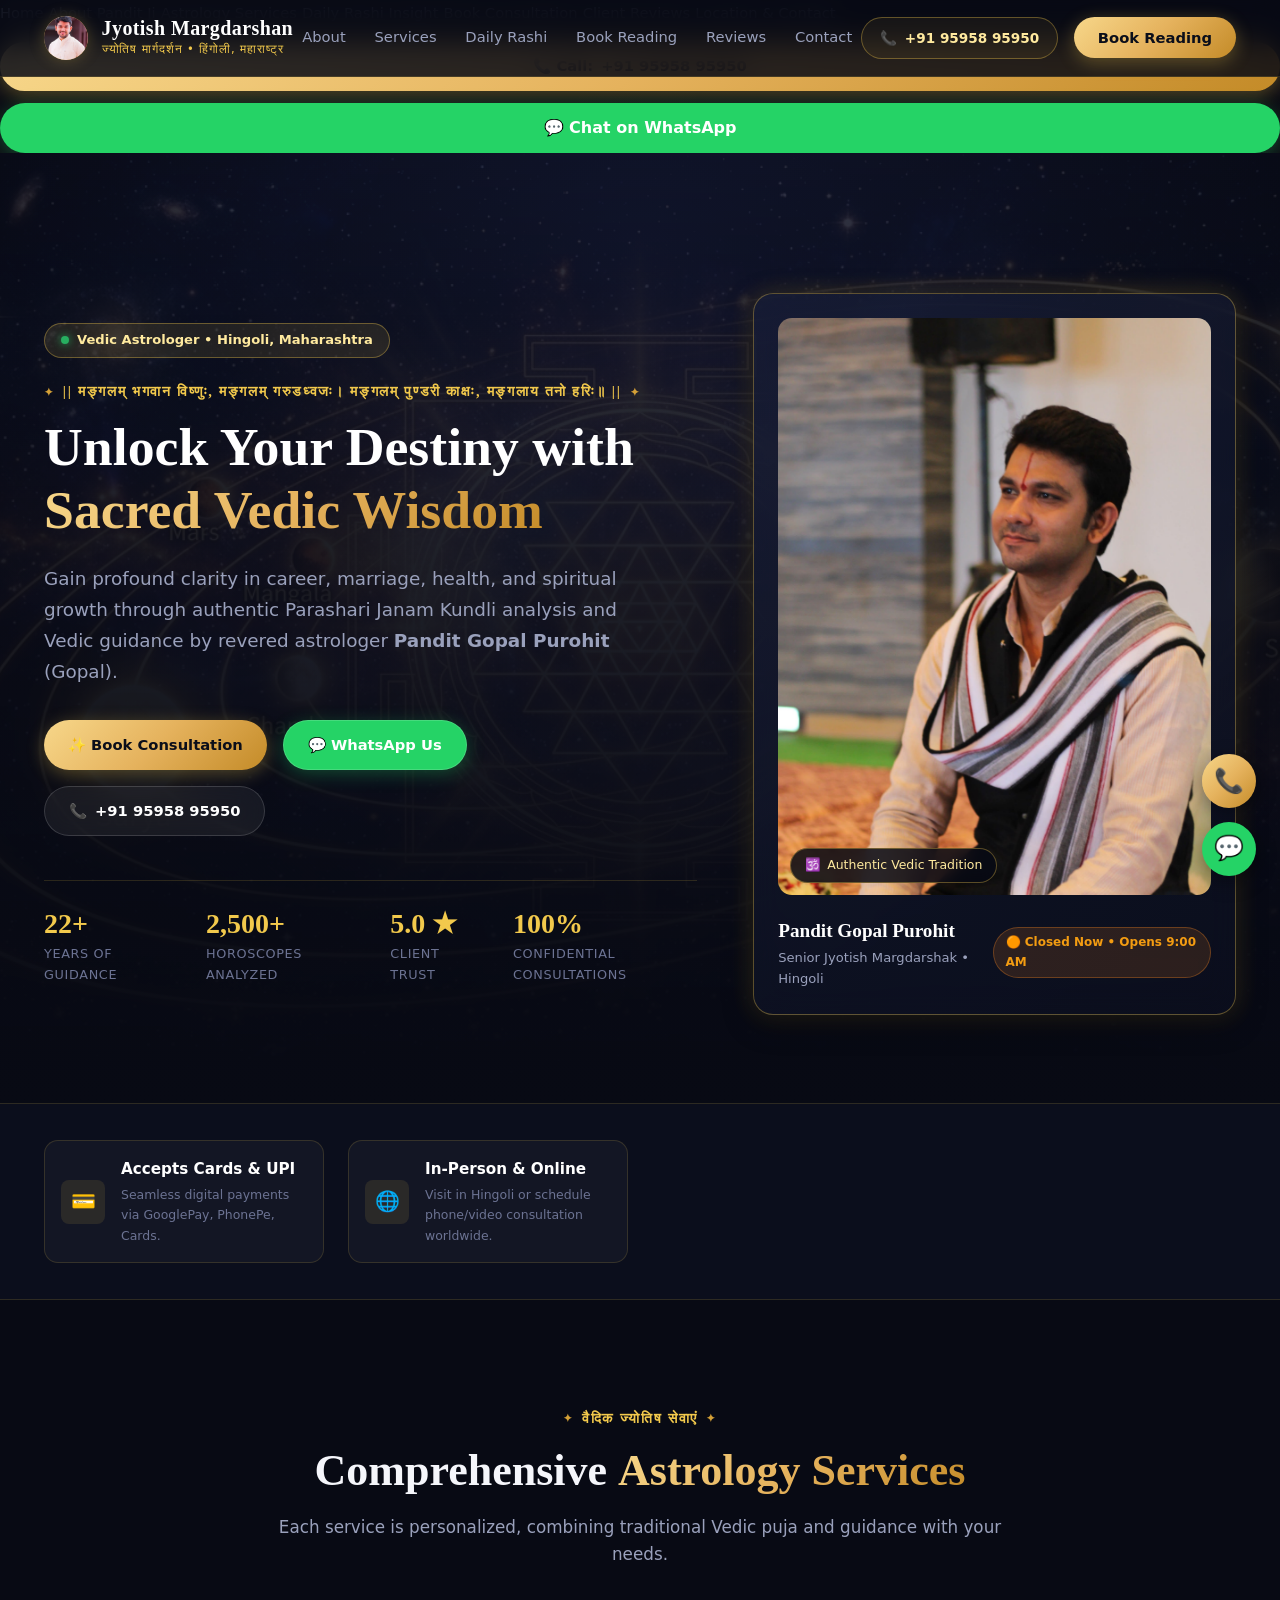
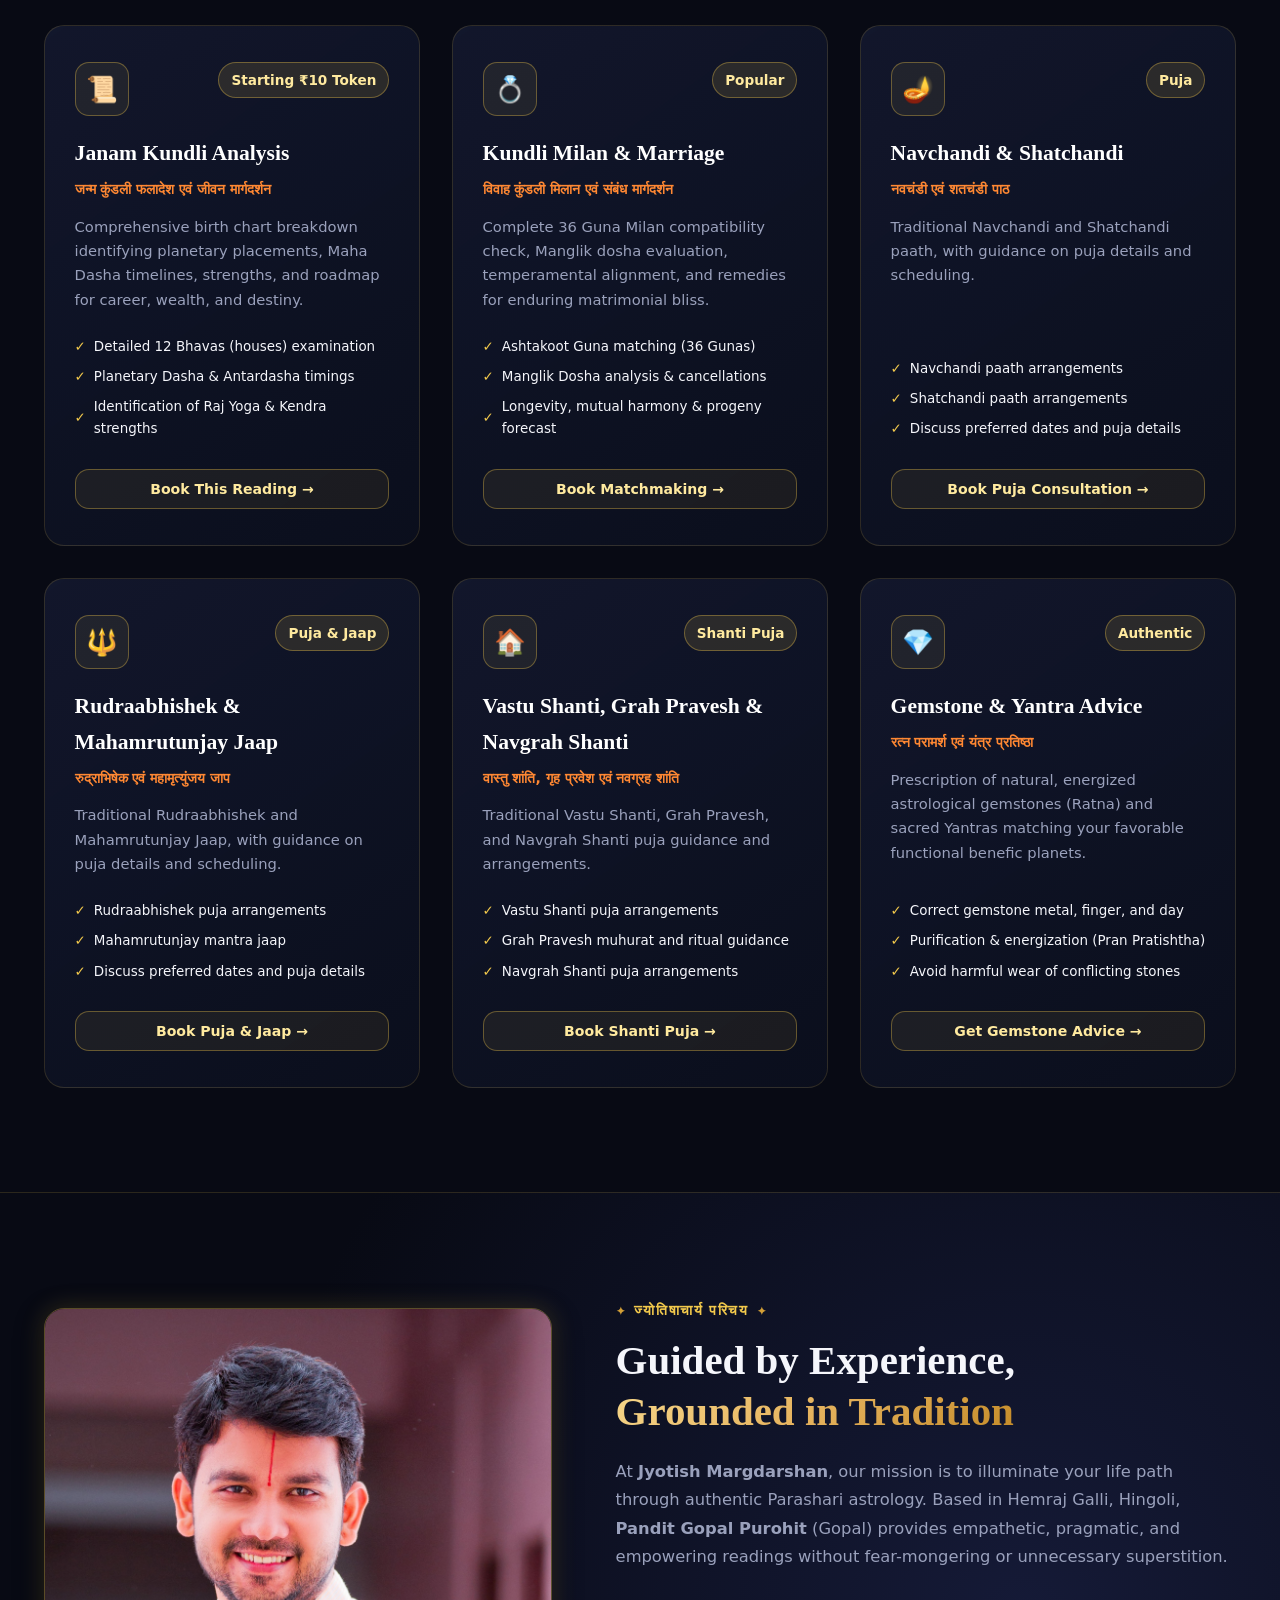
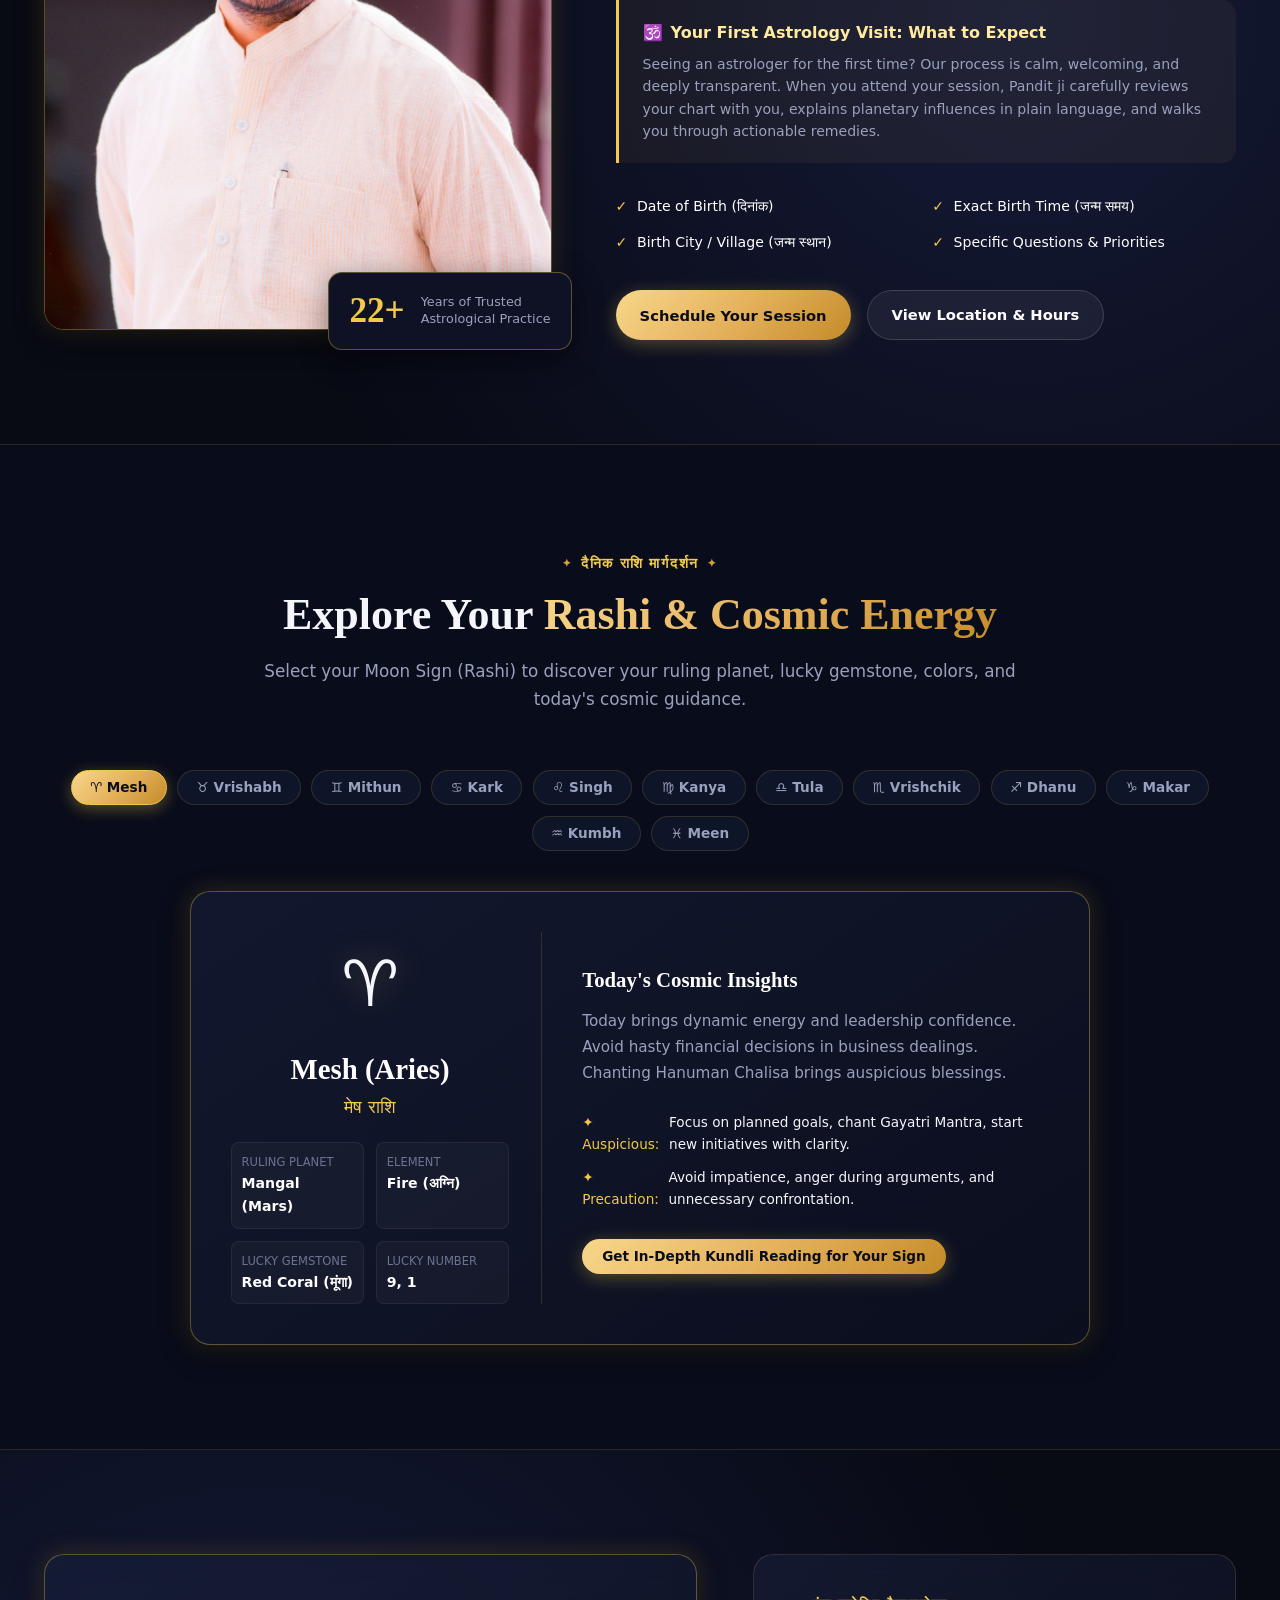
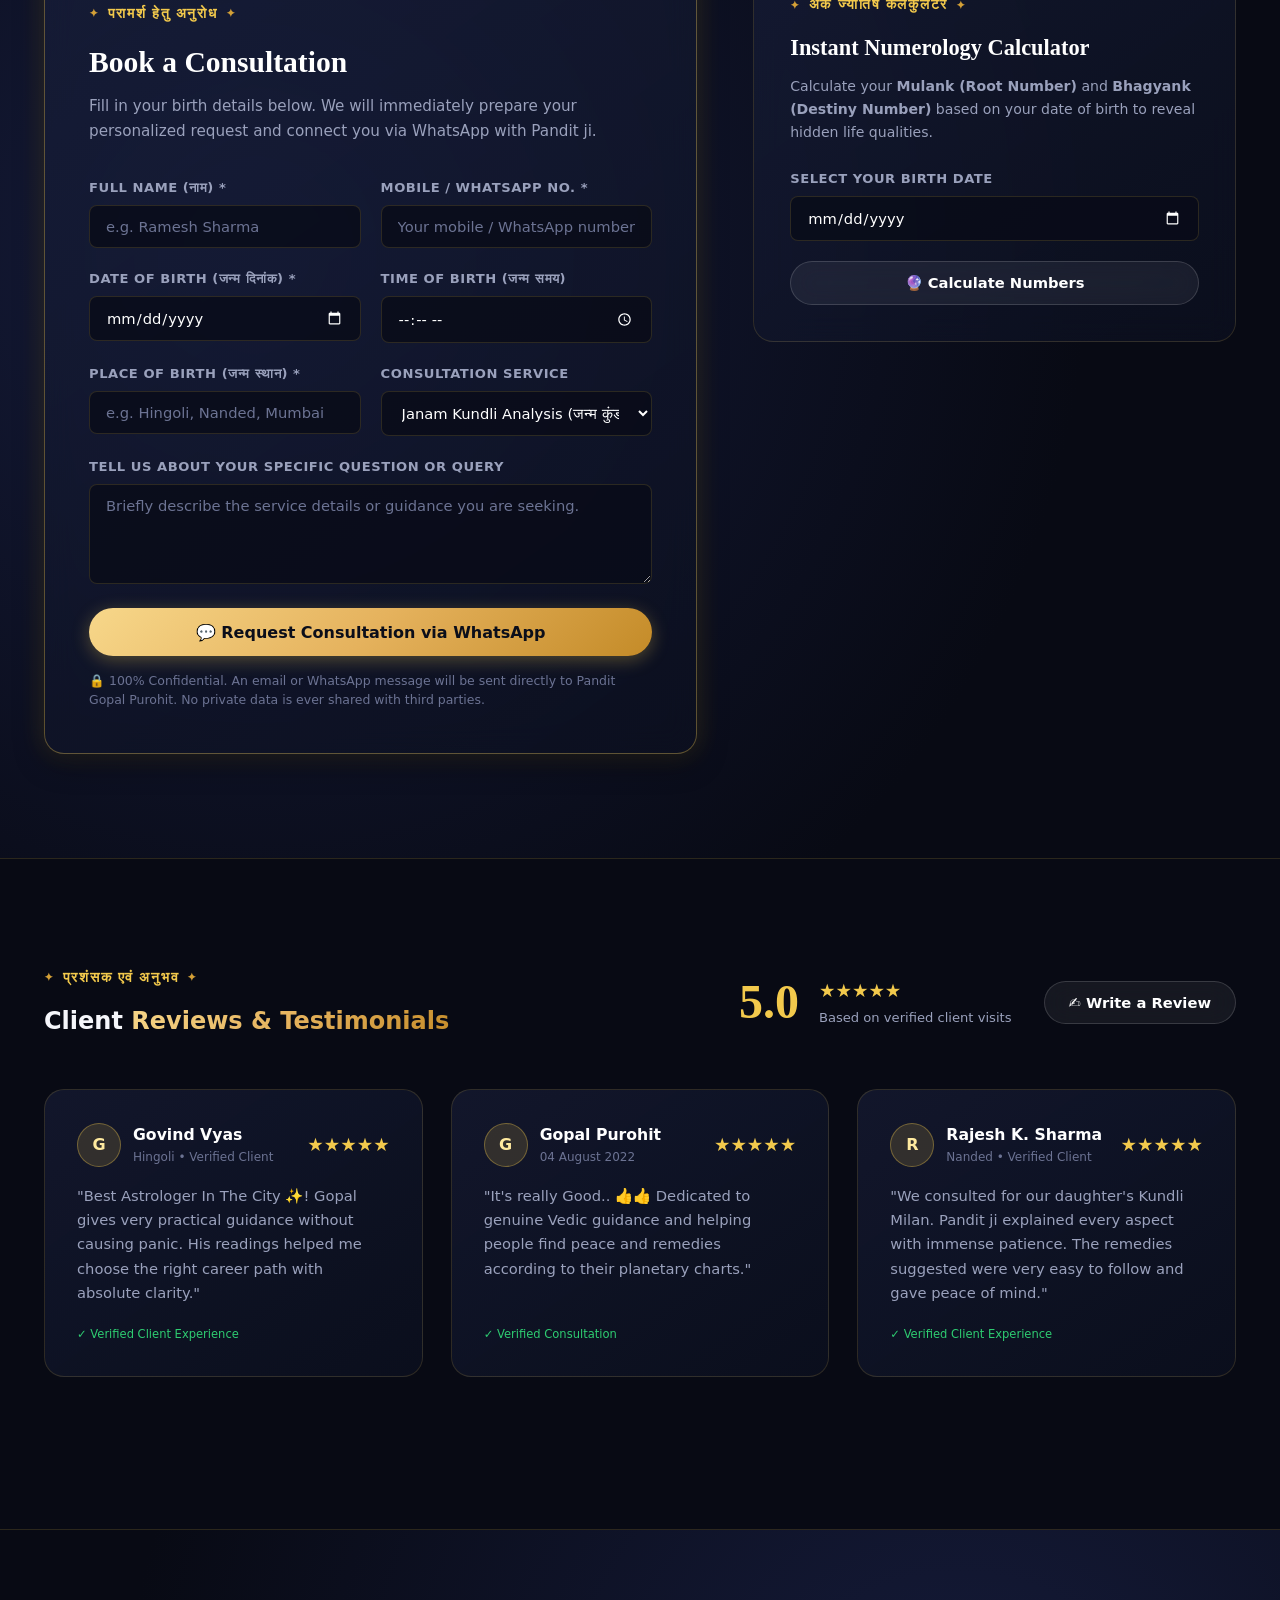
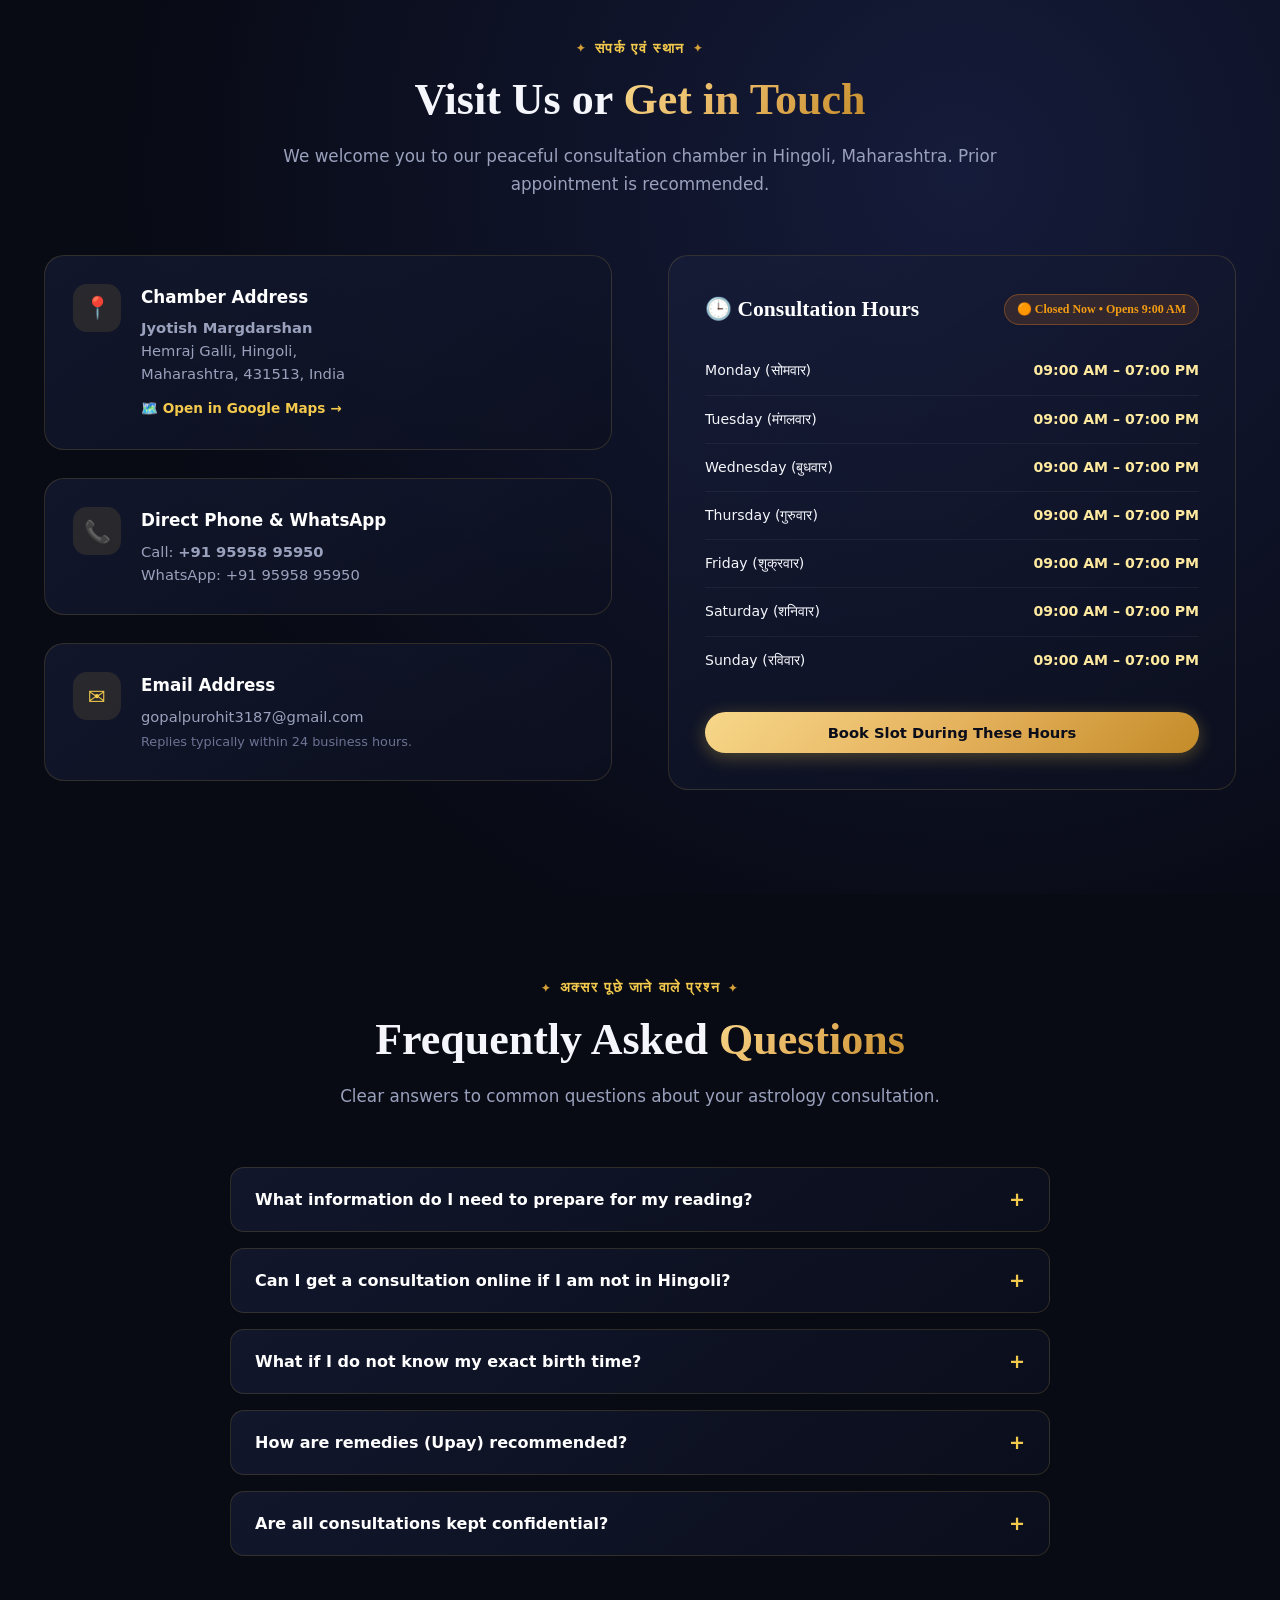
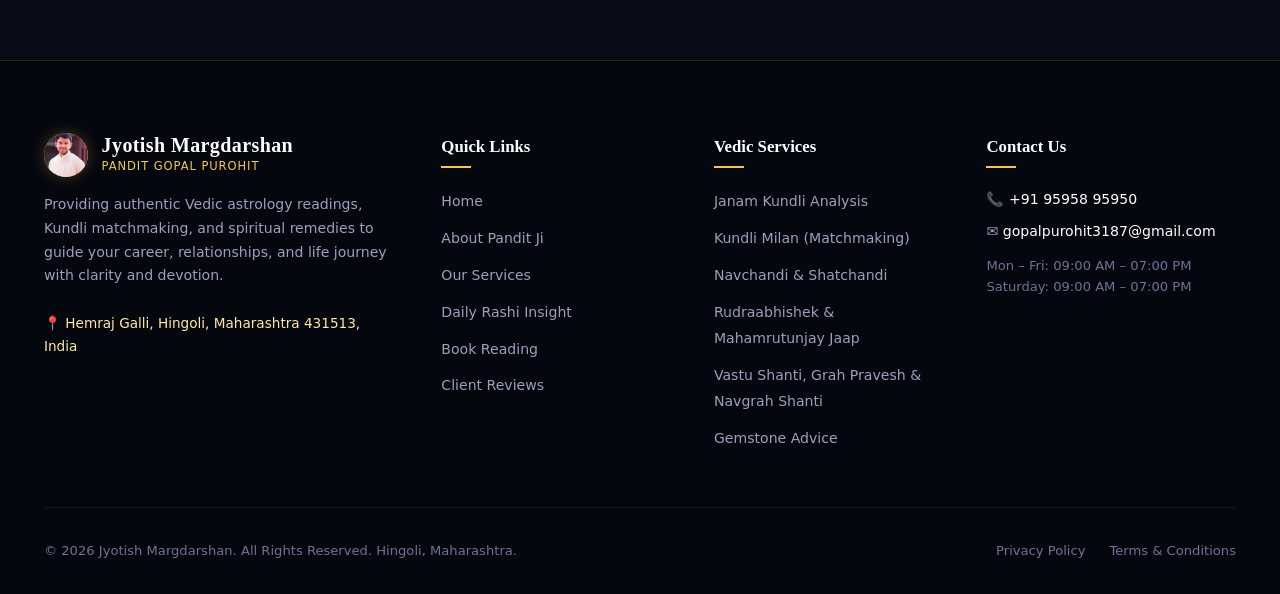
==== commit ea3191e1: "Update profile details and enhance responsiveness across the site" ====
--- a/index.html
+++ b/index.html
@@ -13,8 +13,8 @@
   <!-- Open Graph / Social -->
   <meta property="og:type" content="business.business">
   <meta property="og:title" content="Jyotish Margdarshan - Astrology Reading by Pandit Gopal Purohit">
-  <meta property="og:description" content="Expert Vedic Kundli analysis, career, and matrimonial guidance in Hingoli, Maharashtra. 15+ years experience.">
-  <meta property="og:image" content="assets/images/celestial_hero.jpg">
+  <meta property="og:description" content="Expert Vedic Kundli analysis, career, and matrimonial guidance in Hingoli, Maharashtra. 22+ years experience.">
+  <meta property="og:image" content="assets/images/hero_original.jpg" data-profile-content="images.hero">
   
   <!-- Google Fonts -->
   <link rel="preconnect" href="https://fonts.googleapis.com">
@@ -33,10 +33,10 @@
     "@context": "https://schema.org",
     "@type": "LocalBusiness",
     "name": "Jyotish Margdarshan",
-    "image": "assets/images/avatar_original.jpg",
+    "image": "assets/images/hero_original.jpg",
     "@id": "https://jyotish-margdarshan.ueniweb.com",
     "url": "https://jyotish-margdarshan.ueniweb.com",
-    "telephone": "+919595895950",
+    "telephone": "",
     "email": "gopalpurohit3187@gmail.com",
     "priceRange": "₹₹",
     "address": {
@@ -96,8 +96,8 @@
 
         <!-- Header Actions -->
         <div class="nav-actions">
-          <a href="tel:+919595895950" class="btn-header-call">
-            <span>📞</span> <span data-profile="contact.phoneDisplay">095958 95950</span>
+          <a href="tel:" class="btn-header-call" data-profile-link="tel">
+            <span>📞</span> <span data-profile="contact.phone"></span>
           </a>
           <button class="btn-primary" data-modal="consultation">
             Book Reading
@@ -122,10 +122,10 @@
     <a href="#reviews" class="nav-link">Client Reviews</a>
     <a href="#contact" class="nav-link">Location & Contact</a>
     <div style="margin-top: 1rem; display: flex; flex-direction: column; gap: 0.75rem;">
-      <a href="tel:+919595895950" class="btn-primary" style="text-align: center;">
-        📞 Call: <span data-profile="contact.phoneDisplay">095958 95950</span>
+      <a href="tel:" class="btn-primary" data-profile-link="tel" style="text-align: center;">
+        📞 Call: <span data-profile="contact.phone"></span>
       </a>
-      <a href="https://wa.me/919595895950" target="_blank" rel="noopener" class="btn-whatsapp" style="text-align: center; padding: 0.75rem; border-radius: 9999px; font-weight: 700;">
+      <a href="https://wa.me/" target="_blank" rel="noopener" class="btn-whatsapp" data-profile-link="whatsapp" style="text-align: center; padding: 0.75rem; border-radius: 9999px; font-weight: 700;">
         💬 Chat on WhatsApp
       </a>
     </div>
@@ -136,7 +136,7 @@
          HERO SECTION
          ========================================================================== -->
     <section id="hero" class="hero-section">
-      <img src="assets/images/celestial_hero.jpg" alt="Vedic Cosmic Constellations" class="hero-bg-media">
+      <img src="assets/images/celestial_hero.jpg" alt="" class="hero-bg-media">
       <div class="hero-overlay-gradient"></div>
 
       <div class="container hero-content">
@@ -147,7 +147,7 @@
             <span>Vedic Astrologer • <span data-profile="location.city">Hingoli</span>, <span data-profile="location.state">Maharashtra</span></span>
           </div>
 
-          <span class="sanskrit-sub" data-profile="business.sanskritMotto">|| शुभं करोति कल्याणम् ||</span>
+          <span class="sanskrit-sub" data-profile="business.sanskritMotto">|| मङ्गलम् भगवान विष्णुः, मङ्गलम् गरुडध्वजः। मङ्गलम् पुण्डरी काक्षः, मङ्गलाय तनो हरिः॥ ||</span>
           <h1>Unlock Your Destiny with <span class="title-gold">Sacred Vedic Wisdom</span></h1>
           
           <p class="hero-lead">
@@ -158,17 +158,17 @@
             <button class="btn-primary" data-modal="consultation">
               ✨ Book Consultation
             </button>
-            <a href="https://wa.me/919595895950?text=Namaste%20Pandit%20Gopal%20Purohit%20ji,%20I%20would%20like%20to%20book%20an%20Astrology%20Consultation." target="_blank" rel="noopener" class="btn-secondary btn-whatsapp">
+            <a href="https://wa.me/" target="_blank" rel="noopener" class="btn-secondary btn-whatsapp" data-profile-link="whatsapp">
               💬 WhatsApp Us
             </a>
-            <a href="tel:+919595895950" class="btn-secondary">
-              📞 <span data-profile="contact.phoneDisplay">095958 95950</span>
+            <a href="tel:" class="btn-secondary" data-profile-link="tel">
+              📞 <span data-profile="contact.phone"></span>
             </a>
           </div>
 
           <div class="hero-trust-metrics">
             <div class="metric-item">
-              <span class="metric-number" data-profile="astrologer.experienceYears">15+</span>
+              <span class="metric-number" data-profile="astrologer.experienceYears">22+</span>
               <span class="metric-label">Years of Guidance</span>
             </div>
             <div class="metric-item">
@@ -188,8 +188,8 @@
 
         <!-- Hero Astrologer Feature Card -->
         <div class="hero-visual-card">
-          <div class="hero-image-wrap">
-            <img src="assets/images/vedic_consultation.jpg" alt="Vedic Janam Kundli Horoscope Reading Table">
+          <div class="hero-image-wrap hero-profile-image">
+            <img src="assets/images/hero_original.jpg" data-profile-src="images.hero" alt="Pandit Gopal Purohit">
             <div class="hero-visual-badge">
               <span>🕉️</span> Authentic Vedic Tradition
             </div>
@@ -219,20 +219,6 @@
             </div>
           </div>
           <div class="trust-box">
-            <div class="trust-icon">🕊️</div>
-            <div>
-              <h4>Free Initial Guidance</h4>
-              <p>Complimentary assessment of your core question or visit process.</p>
-            </div>
-          </div>
-          <div class="trust-box">
-            <div class="trust-icon">🚗</div>
-            <div>
-              <h4>Dedicated Parking</h4>
-              <p>Hassle-free parking right outside the premises in <span data-profile="location.street">Hemraj Galli</span>.</p>
-            </div>
-          </div>
-          <div class="trust-box">
             <div class="trust-icon">🌐</div>
             <div>
               <h4>In-Person & Online</h4>
@@ -251,7 +237,7 @@
         <div class="section-head">
           <span class="sanskrit-sub">वैदिक ज्योतिष सेवाएं</span>
           <h2>Comprehensive <span class="title-gold">Astrology Services</span></h2>
-          <p>Each consultation is personalized, combining ancient Vedic shastras with practical solutions tailored to modern life challenges.</p>
+          <p>Each service is personalized, combining traditional Vedic puja and guidance with your needs.</p>
         </div>
 
         <div class="services-grid">
@@ -296,57 +282,57 @@
           <!-- Service 3 -->
           <article class="service-card">
             <div class="service-header">
-              <div class="service-symbol">💼</div>
-              <span class="service-price-tag">Consultation</span>
-            </div>
-            <h3>Career & Business Guidance</h3>
-            <div class="service-hindi">व्यापार, आजीविका एवं धन लाभ योग</div>
-            <p>Unlock optimal career moves, favorable timing for business investment, job promotions, partnerships, and overcoming stagnation in financial growth.</p>
+              <div class="service-symbol">🪔</div>
+              <span class="service-price-tag">Puja</span>
+            </div>
+            <h3>Navchandi & Shatchandi</h3>
+            <div class="service-hindi">नवचंडी एवं शतचंडी पाठ</div>
+            <p>Traditional Navchandi and Shatchandi paath, with guidance on puja details and scheduling.</p>
             <ul class="service-features-list">
-              <li>10th house Karmasthana analysis</li>
-              <li>Favorable industries & professional paths</li>
-              <li>Shubh Muhurat for new ventures & inaugurations</li>
+              <li>Navchandi paath arrangements</li>
+              <li>Shatchandi paath arrangements</li>
+              <li>Discuss preferred dates and puja details</li>
             </ul>
-            <button class="btn-book-service" data-modal="consultation" data-service="Career & Business Guidance">
-              Book Career Advice →
+            <button class="btn-book-service" data-modal="consultation" data-service="Navchandi & Shatchandi">
+              Book Puja Consultation →
             </button>
           </article>
 
           <!-- Service 4 -->
           <article class="service-card">
             <div class="service-header">
-              <div class="service-symbol">❓</div>
-              <span class="service-price-tag">Instant</span>
-            </div>
-            <h3>Prashna Kundli (Hourly Chart)</h3>
-            <div class="service-hindi">प्रश्न कुंडली • बिना जन्म समय के उत्तर</div>
-            <p>Don't have an accurate birth time? Prashna Shastra analyzes the precise moment your question is asked to deliver direct, actionable answers.</p>
+              <div class="service-symbol">🔱</div>
+              <span class="service-price-tag">Puja & Jaap</span>
+            </div>
+            <h3>Rudraabhishek & Mahamrutunjay Jaap</h3>
+            <div class="service-hindi">रुद्राभिषेक एवं महामृत्युंजय जाप</div>
+            <p>Traditional Rudraabhishek and Mahamrutunjay Jaap, with guidance on puja details and scheduling.</p>
             <ul class="service-features-list">
-              <li>No accurate birth time needed</li>
-              <li>Direct answers for immediate pressing dilemmas</li>
-              <li>Court disputes, lost items, travel timing</li>
+              <li>Rudraabhishek puja arrangements</li>
+              <li>Mahamrutunjay mantra jaap</li>
+              <li>Discuss preferred dates and puja details</li>
             </ul>
-            <button class="btn-book-service" data-modal="consultation" data-service="Prashna Kundli">
-              Ask Urgent Question →
+            <button class="btn-book-service" data-modal="consultation" data-service="Rudraabhishek & Mahamrutunjay Jaap">
+              Book Puja & Jaap →
             </button>
           </article>
 
           <!-- Service 5 -->
           <article class="service-card">
             <div class="service-header">
-              <div class="service-symbol">🔥</div>
-              <span class="service-price-tag">Vedic Upay</span>
-            </div>
-            <h3>Graha Dosha Shanti & Pooja</h3>
-            <div class="service-hindi">कालसर्प, साढ़ेसाती एवं नवग्रह शांति</div>
-            <p>Targeted Vedic remedies, mantra sadhana, and rituals to mitigate the malefic effects of Kaal Sarp, Sade Sati, Pitra Dosha, or afflicted planetary transit.</p>
+              <div class="service-symbol">🏠</div>
+              <span class="service-price-tag">Shanti Puja</span>
+            </div>
+            <h3>Vastu Shanti, Grah Pravesh & Navgrah Shanti</h3>
+            <div class="service-hindi">वास्तु शांति, गृह प्रवेश एवं नवग्रह शांति</div>
+            <p>Traditional Vastu Shanti, Grah Pravesh, and Navgrah Shanti puja guidance and arrangements.</p>
             <ul class="service-features-list">
-              <li>Shani Sade Sati and Dhaiya remedies</li>
-              <li>Kaal Sarp & Rahu-Ketu mitigation</li>
-              <li>Simple, sattvic daily remedies & stotras</li>
+              <li>Vastu Shanti puja arrangements</li>
+              <li>Grah Pravesh muhurat and ritual guidance</li>
+              <li>Navgrah Shanti puja arrangements</li>
             </ul>
-            <button class="btn-book-service" data-modal="consultation" data-service="Graha Dosha Shanti">
-              Consult for Remedies →
+            <button class="btn-book-service" data-modal="consultation" data-service="Vastu Shanti, Grah Pravesh & Navgrah Shanti">
+              Book Shanti Puja →
             </button>
           </article>
 
@@ -384,7 +370,7 @@
               <img src="assets/images/avatar_original.jpg" alt="Pandit Gopal Purohit Astrologer Hingoli">
             </div>
             <div class="about-floating-badge">
-              <span class="badge-years" data-profile="astrologer.experienceYears">15+</span>
+              <span class="badge-years" data-profile="astrologer.experienceYears">22+</span>
               <span class="badge-text">Years of Trusted<br>Astrological Practice</span>
             </div>
           </div>
@@ -525,7 +511,7 @@
                 </div>
                 <div class="form-group">
                   <label for="book-phone">Mobile / WhatsApp No. *</label>
-                  <input type="tel" id="book-phone" name="phone" class="form-control" placeholder="e.g. 095958 95950" required>
+                  <input type="tel" id="book-phone" name="phone" class="form-control" placeholder="Your mobile / WhatsApp number" required>
                 </div>
                 <div class="form-group">
                   <label for="book-dob">Date of Birth (जन्म दिनांक) *</label>
@@ -544,15 +530,15 @@
                   <select id="book-service" name="service" class="form-control">
                     <option value="Janam Kundli Analysis">Janam Kundli Analysis (जन्म कुंडली)</option>
                     <option value="Kundli Milan & Marriage">Kundli Milan & Marriage (विवाह मिलान)</option>
-                    <option value="Career & Business Guidance">Career & Business Astrology (व्यापार/नौकरी)</option>
-                    <option value="Prashna Kundli">Prashna Kundli (तात्कालिक प्रश्न)</option>
-                    <option value="Graha Dosha Shanti">Graha Dosha Shanti & Pooja (दोष निवारण)</option>
-                    <option value="Gemstone Recommendation">Gemstone Recommendation (रत्न परामर्श)</option>
+                    <option value="Navchandi & Shatchandi">Navchandi & Shatchandi (नवचंडी एवं शतचंडी)</option>
+                    <option value="Rudraabhishek & Mahamrutunjay Jaap">Rudraabhishek & Mahamrutunjay Jaap (रुद्राभिषेक एवं महामृत्युंजय जाप)</option>
+                    <option value="Vastu Shanti, Grah Pravesh & Navgrah Shanti">Vastu Shanti, Grah Pravesh & Navgrah Shanti (वास्तु शांति एवं गृह प्रवेश)</option>
+                    <option value="Gemstone & Yantra Advice">Gemstone & Yantra Advice (रत्न परामर्श)</option>
                   </select>
                 </div>
                 <div class="form-group full-width">
                   <label for="book-msg">Tell us about your specific question or query</label>
-                  <textarea id="book-msg" name="message" class="form-control" placeholder="Briefly describe what life aspect you would like guidance on (e.g., job change, marriage timing, health concerns)..."></textarea>
+                  <textarea id="book-msg" name="message" class="form-control" placeholder="Briefly describe the service details or guidance you are seeking."></textarea>
                 </div>
               </div>
 
@@ -714,7 +700,7 @@
                   <span data-profile="location.state">Maharashtra</span>, <span data-profile="location.postalCode">431513</span>, <span data-profile="location.country">India</span>
                 </p>
                 <div style="margin-top: 0.6rem;">
-                  <a href="https://maps.google.com/?q=Hemraj+Galli+Hingoli+Maharashtra+431513" target="_blank" rel="noopener" data-profile-maps style="color: var(--gold-primary); font-weight: 600; font-size: 0.85rem;">
+                  <a href="https://maps.google.com/" target="_blank" rel="noopener" data-profile-maps style="color: var(--gold-primary); font-weight: 600; font-size: 0.85rem;">
                     🗺️ Open in Google Maps →
                   </a>
                 </div>
@@ -726,8 +712,8 @@
               <div>
                 <h4>Direct Phone & WhatsApp</h4>
                 <p>
-                  Call: <a href="tel:+919595895950"><strong data-profile="contact.phone">+91 95958 95950</strong></a> / <span data-profile="contact.phoneDisplay">095958 95950</span><br>
-                  WhatsApp: <a href="https://wa.me/919595895950" target="_blank" rel="noopener" data-profile="contact.phone">+91 95958 95950</a>
+                  Call: <a href="tel:" data-profile-link="tel"><strong data-profile="contact.phone"></strong></a><br>
+                  WhatsApp: <a href="https://wa.me/" target="_blank" rel="noopener" data-profile-link="whatsapp" data-profile="contact.phone"></a>
                 </p>
               </div>
             </div>
@@ -737,7 +723,7 @@
               <div>
                 <h4>Email Address</h4>
                 <p>
-                  <a href="mailto:gopalpurohit3187@gmail.com" data-profile="contact.email">gopalpurohit3187@gmail.com</a>
+                  <a href="mailto:" data-profile-link="email" data-profile="contact.email">gopalpurohit3187@gmail.com</a>
                 </p>
                 <p style="font-size: 0.8rem; color: var(--text-dim); margin-top: 0.25rem;">
                   Replies typically within 24 business hours.
@@ -834,7 +820,7 @@
               <span class="faq-icon">+</span>
             </button>
             <div class="faq-answer">
-              In cases where birth time is unavailable or uncertain, we utilize <em>Prashna Kundli (Horary Astrology)</em>. This analyzes the exact planetary configuration at the moment your question is asked to provide direct, reliable answers to your dilemmas.
+              If you do not know your exact birth time, share the details you have when booking. We will confirm what information is needed for your requested service.
             </div>
           </div>
 
@@ -906,9 +892,9 @@
           <ul class="footer-links">
             <li><a href="#services">Janam Kundli Analysis</a></li>
             <li><a href="#services">Kundli Milan (Matchmaking)</a></li>
-            <li><a href="#services">Career & Business Astrology</a></li>
-            <li><a href="#services">Prashna Kundli</a></li>
-            <li><a href="#services">Graha Dosha Shanti</a></li>
+            <li><a href="#services">Navchandi & Shatchandi</a></li>
+            <li><a href="#services">Rudraabhishek & Mahamrutunjay Jaap</a></li>
+            <li><a href="#services">Vastu Shanti, Grah Pravesh & Navgrah Shanti</a></li>
             <li><a href="#services">Gemstone Advice</a></li>
           </ul>
         </div>
@@ -917,10 +903,10 @@
         <div class="footer-col">
           <h4>Contact Us</h4>
           <p style="font-size: 0.88rem; color: var(--text-muted); margin-bottom: 0.5rem;">
-            📞 <a href="tel:+919595895950" style="color: #fff;"><span data-profile="contact.phone">+91 95958 95950</span></a>
+            📞 <a href="tel:" data-profile-link="tel" style="color: #fff;"><span data-profile="contact.phone"></span></a>
           </p>
           <p style="font-size: 0.88rem; color: var(--text-muted); margin-bottom: 0.5rem;">
-            ✉️ <a href="mailto:gopalpurohit3187@gmail.com" style="color: #fff;" data-profile="contact.email">gopalpurohit3187@gmail.com</a>
+            ✉️ <a href="mailto:" data-profile-link="email" style="color: #fff;" data-profile="contact.email">gopalpurohit3187@gmail.com</a>
           </p>
           <p style="font-size: 0.82rem; color: var(--text-dim); margin-top: 0.75rem;">
             Mon – Fri: <span data-profile="hours.mondayFriday">09:00 AM – 07:00 PM</span><br>
@@ -946,11 +932,11 @@
        FLOATING ACTION BUTTONS
        ========================================================================== -->
   <div class="floating-actions">
-    <a href="tel:+919595895950" class="fab-btn fab-call" aria-label="Call Astrologer">
+    <a href="tel:" class="fab-btn fab-call" data-profile-link="tel" aria-label="Call Astrologer">
       📞
       <span class="fab-tooltip">Call Astrologer</span>
     </a>
-    <a href="https://wa.me/919595895950?text=Namaste%20Pandit%20Gopal%20Purohit%20ji,%20I%20would%20like%20to%20inquire%20about%20an%20Astrology%20Consultation." target="_blank" rel="noopener" class="fab-btn fab-wa" aria-label="WhatsApp Us">
+    <a href="https://wa.me/" target="_blank" rel="noopener" class="fab-btn fab-wa" data-profile-link="whatsapp" aria-label="WhatsApp Us">
       💬
       <span class="fab-tooltip">WhatsApp Now</span>
     </a>
@@ -976,7 +962,7 @@
           </div>
           <div class="form-group">
             <label for="modal-phone">Phone / WhatsApp *</label>
-            <input type="tel" id="modal-phone" name="phone" class="form-control" required placeholder="095958 95950">
+            <input type="tel" id="modal-phone" name="phone" class="form-control" required placeholder="Your mobile / WhatsApp number">
           </div>
           <div class="form-group">
             <label for="modal-dob">Date of Birth *</label>
@@ -995,10 +981,10 @@
             <select id="modal-service" name="service" class="form-control">
               <option value="Janam Kundli Analysis">Janam Kundli Analysis (जन्म कुंडली)</option>
               <option value="Kundli Milan & Marriage">Kundli Milan & Marriage (विवाह मिलान)</option>
-              <option value="Career & Business Guidance">Career & Business Astrology (व्यापार/नौकरी)</option>
-              <option value="Prashna Kundli">Prashna Kundli (तात्कालिक प्रश्न)</option>
-              <option value="Graha Dosha Shanti">Graha Dosha Shanti & Pooja (दोष शांति)</option>
-              <option value="Gemstone Recommendation">Gemstone Recommendation (रत्न परामर्श)</option>
+              <option value="Navchandi & Shatchandi">Navchandi & Shatchandi (नवचंडी एवं शतचंडी)</option>
+              <option value="Rudraabhishek & Mahamrutunjay Jaap">Rudraabhishek & Mahamrutunjay Jaap (रुद्राभिषेक एवं महामृत्युंजय जाप)</option>
+              <option value="Vastu Shanti, Grah Pravesh & Navgrah Shanti">Vastu Shanti, Grah Pravesh & Navgrah Shanti (वास्तु शांति एवं गृह प्रवेश)</option>
+              <option value="Gemstone & Yantra Advice">Gemstone & Yantra Advice (रत्न परामर्श)</option>
             </select>
           </div>
           <div class="form-group full-width">
@@ -1056,7 +1042,6 @@
   </div>
 
   <!-- Profile Data & Loader Scripts -->
-  <script src="assets/js/profile-data.js"></script>
   <script src="assets/js/profile-loader.js"></script>
   <!-- Main JavaScript -->
   <script src="assets/js/main.js"></script>
--- a/assets/css/style.css
+++ b/assets/css/style.css
@@ -127,7 +127,7 @@
 .sanskrit-sub {
   font-family: 'Cinzel', serif;
   letter-spacing: 0.12em;
-  font-size: 0.85rem;
+  font-size: 0.9rem;
   color: var(--gold-primary);
   text-transform: uppercase;
   font-weight: 600;
@@ -507,6 +507,10 @@
   aspect-ratio: 4 / 3;
 }
 
+.hero-profile-image {
+  aspect-ratio: 3 / 4;
+}
+
 .hero-image-wrap img {
   width: 100%;
   height: 100%;
@@ -715,7 +719,7 @@
 }
 
 .service-hindi {
-  font-size: 0.82rem;
+  font-size: 0.88rem;
   color: var(--saffron);
   margin-bottom: 0.85rem;
   font-weight: 600;
@@ -806,7 +810,7 @@
 
 .about-portrait-card img {
   width: 100%;
-  height: 480px;
+  height: 620px;
   object-fit: cover;
 }
 
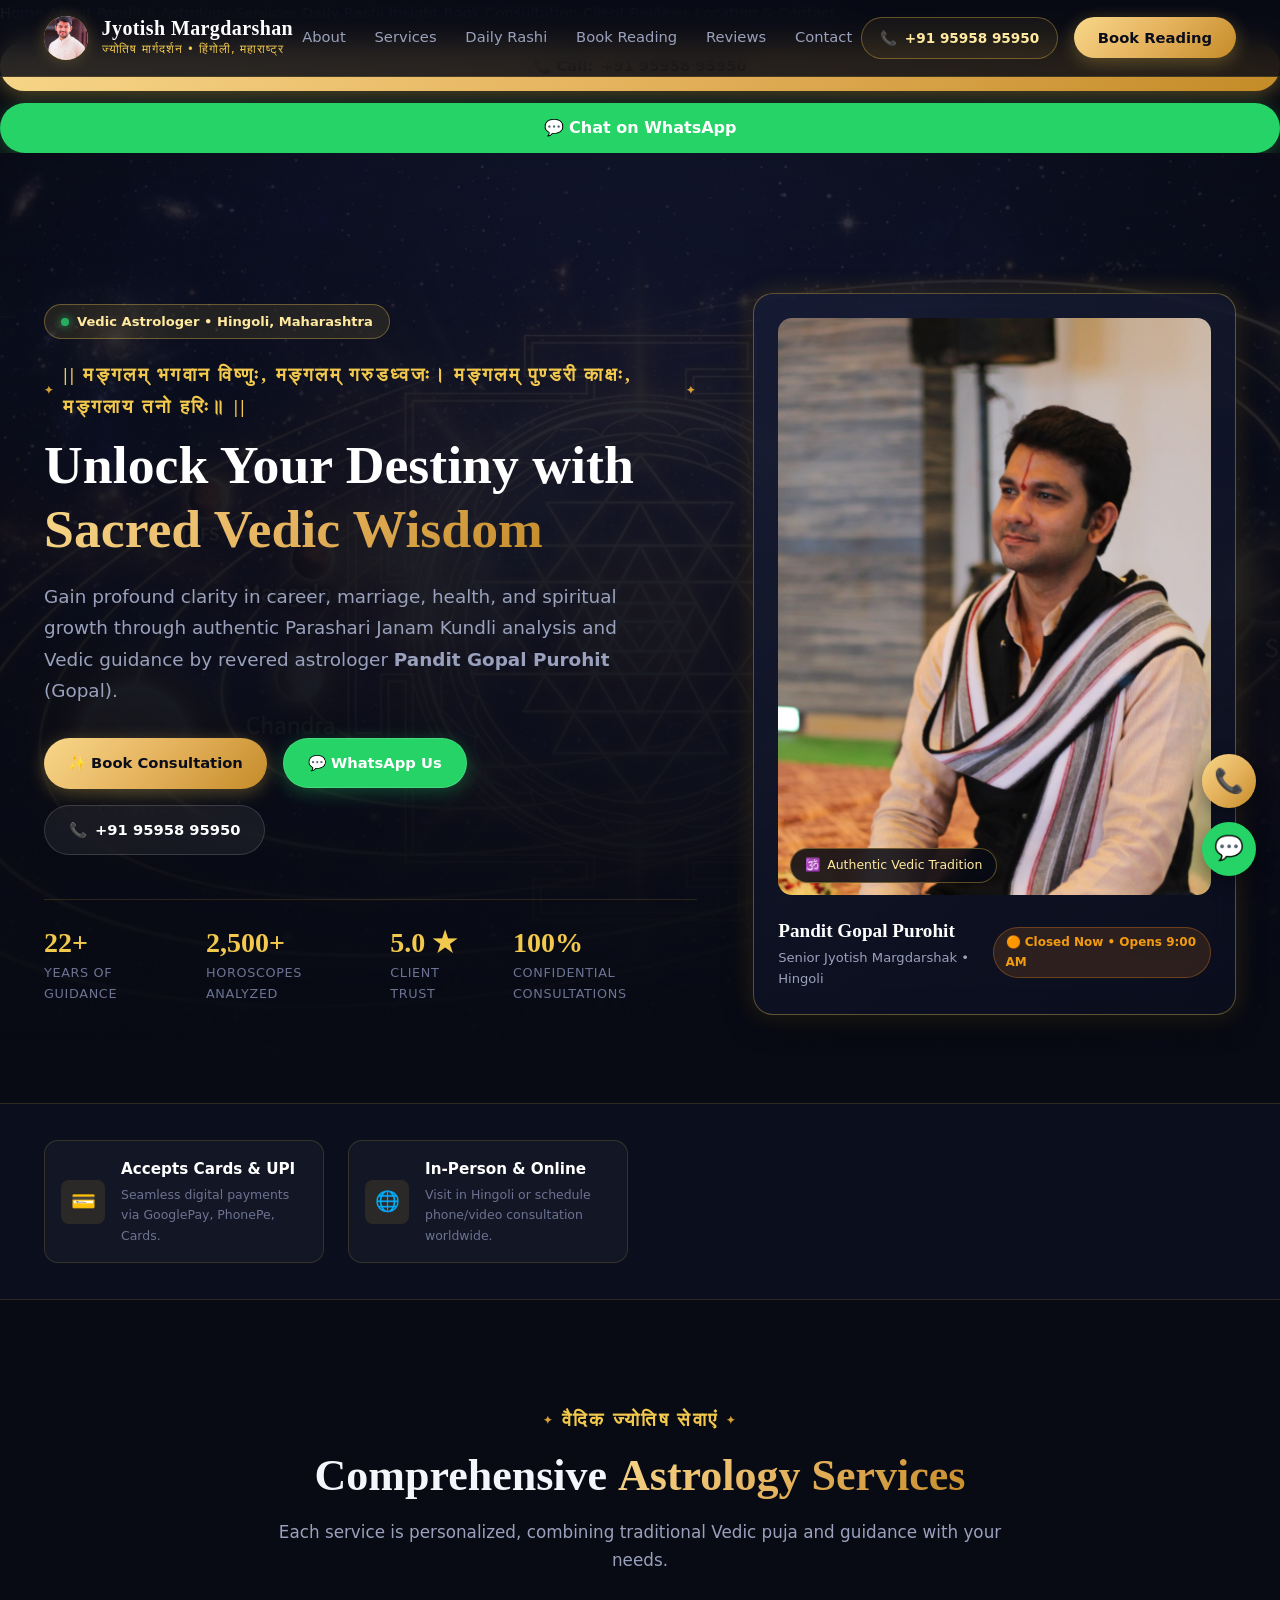
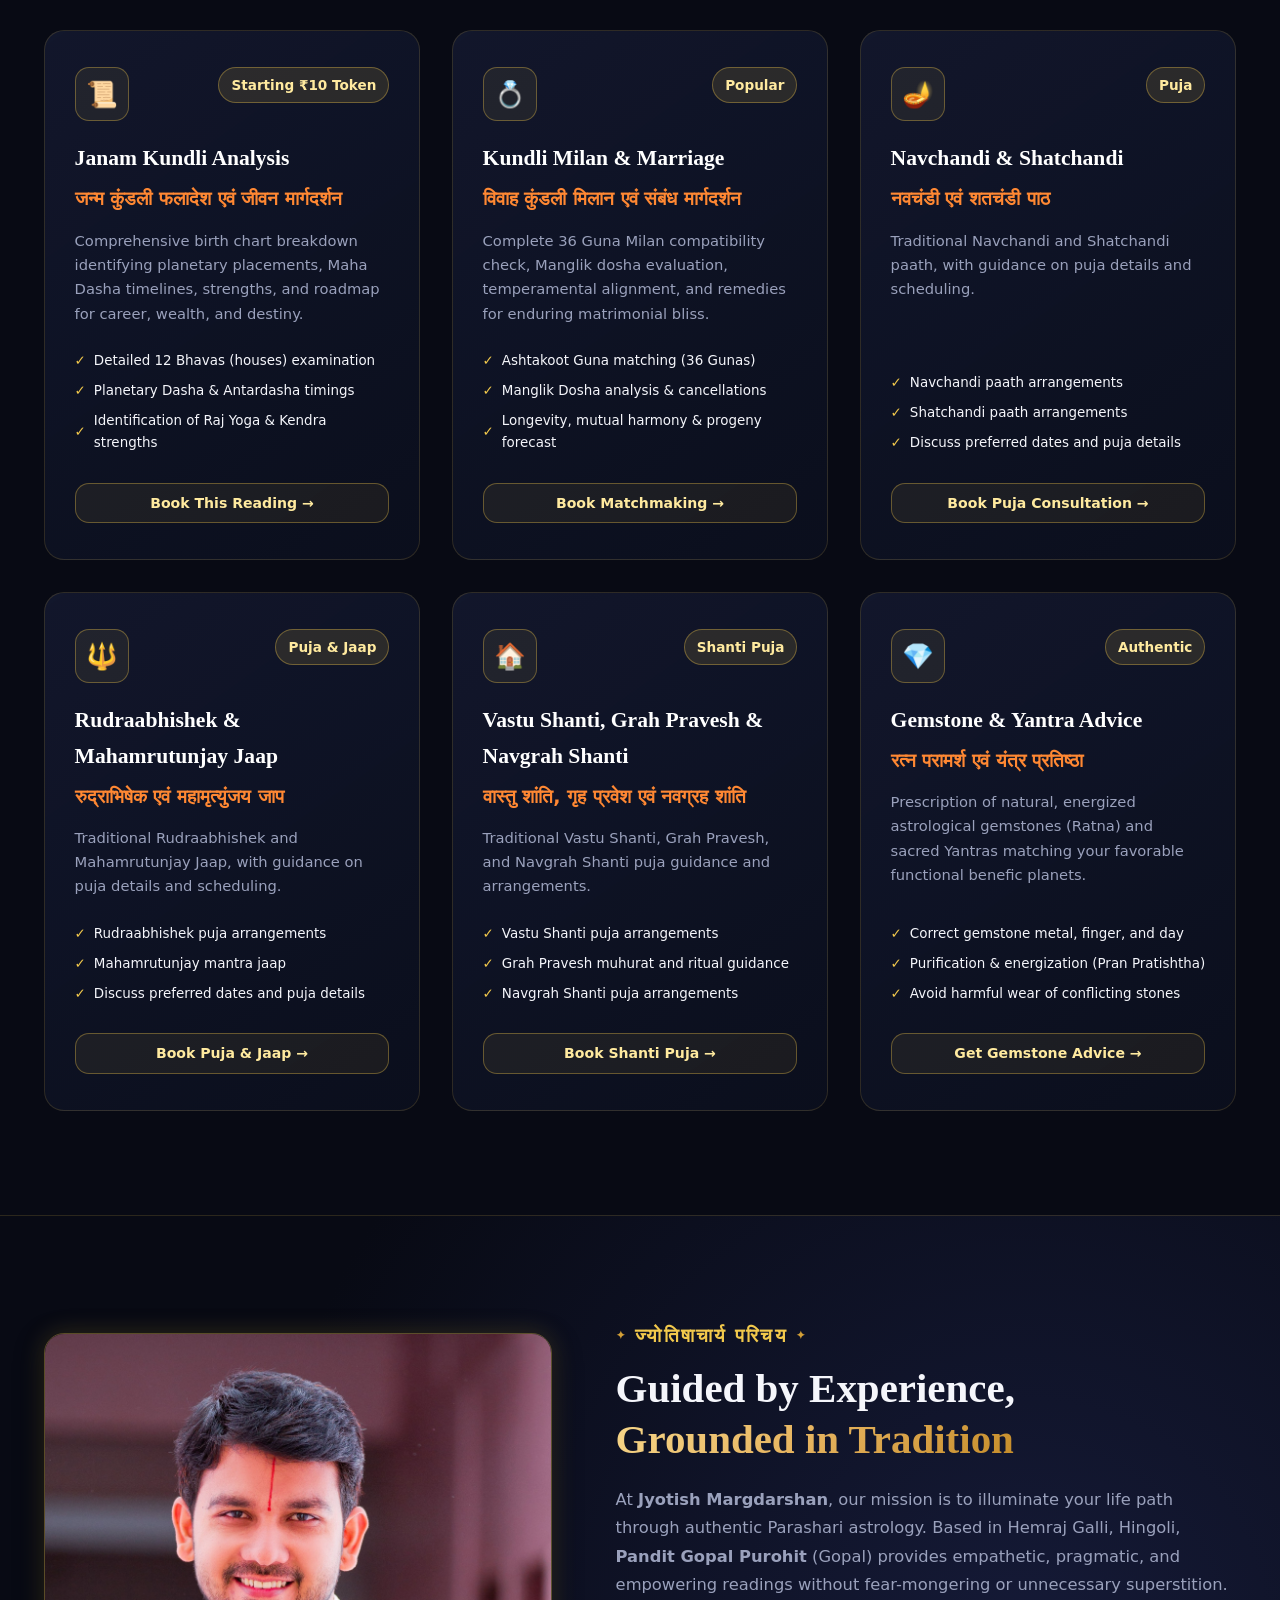
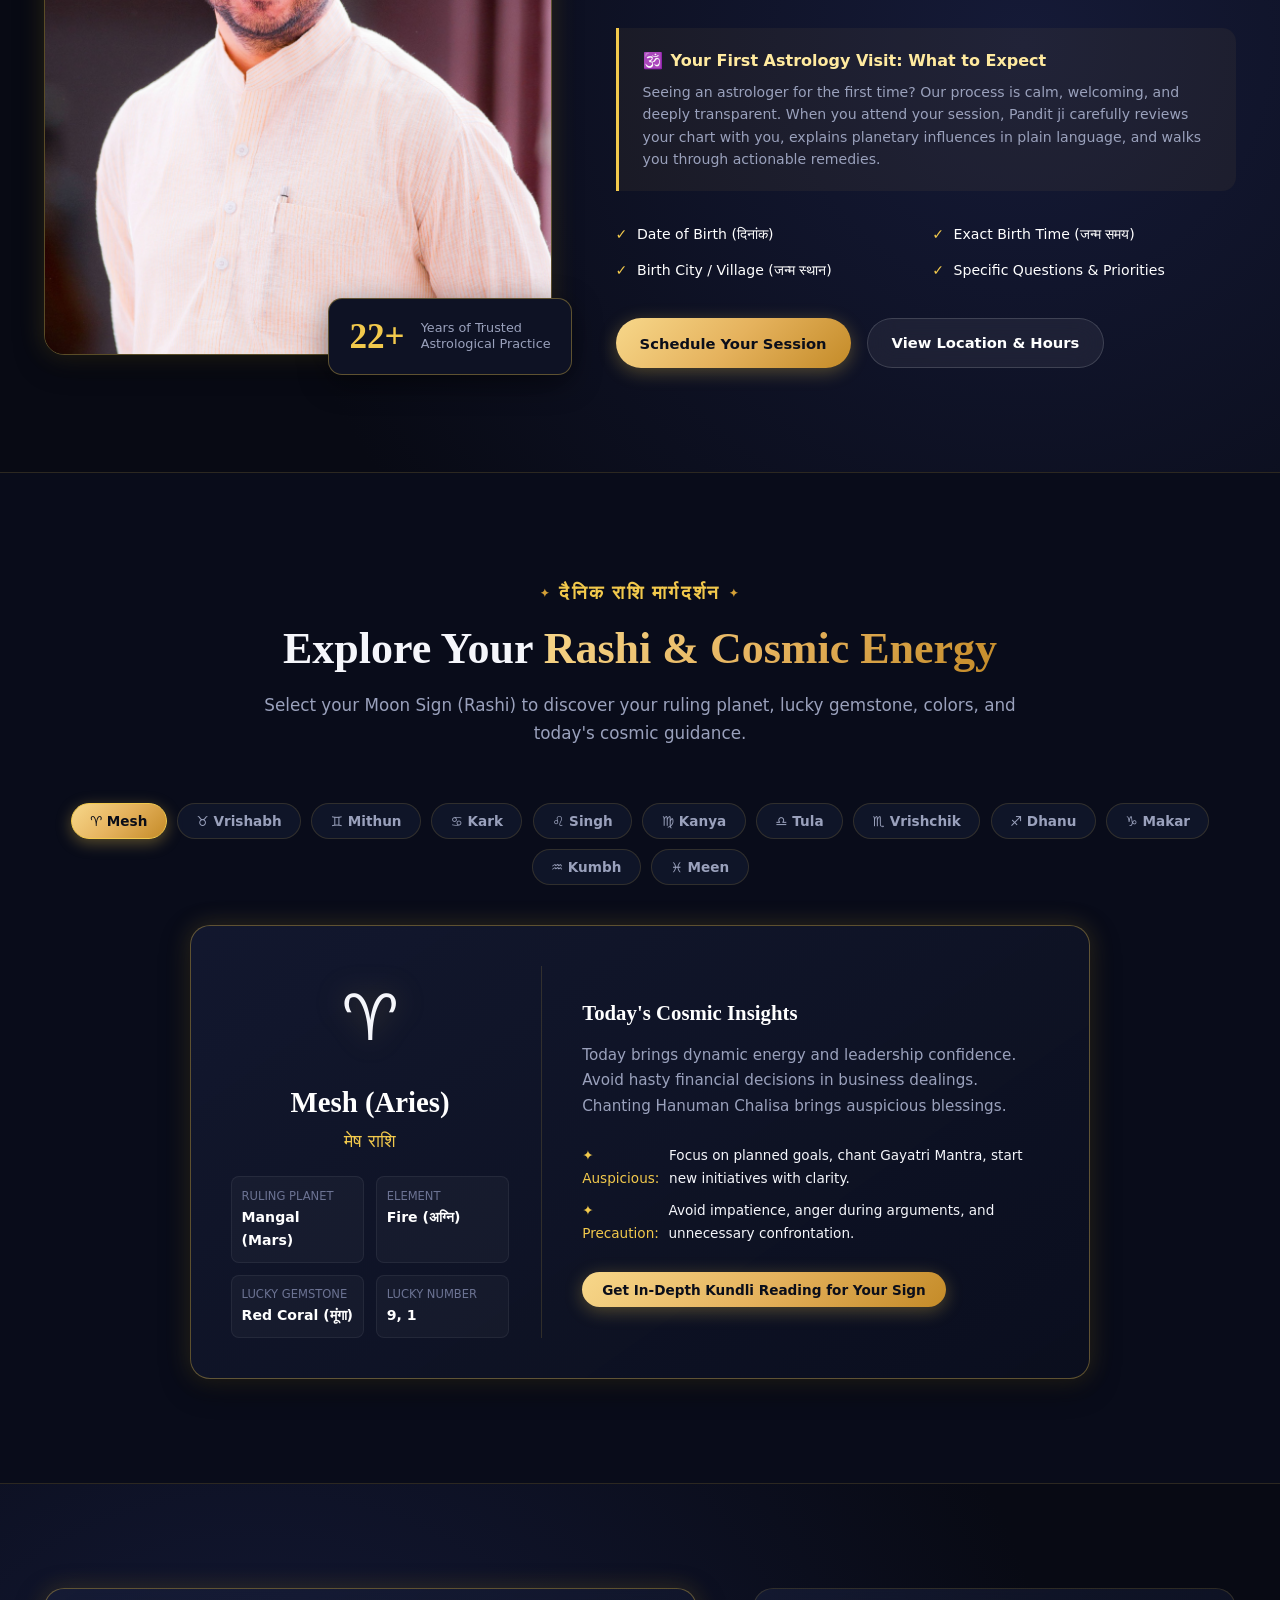
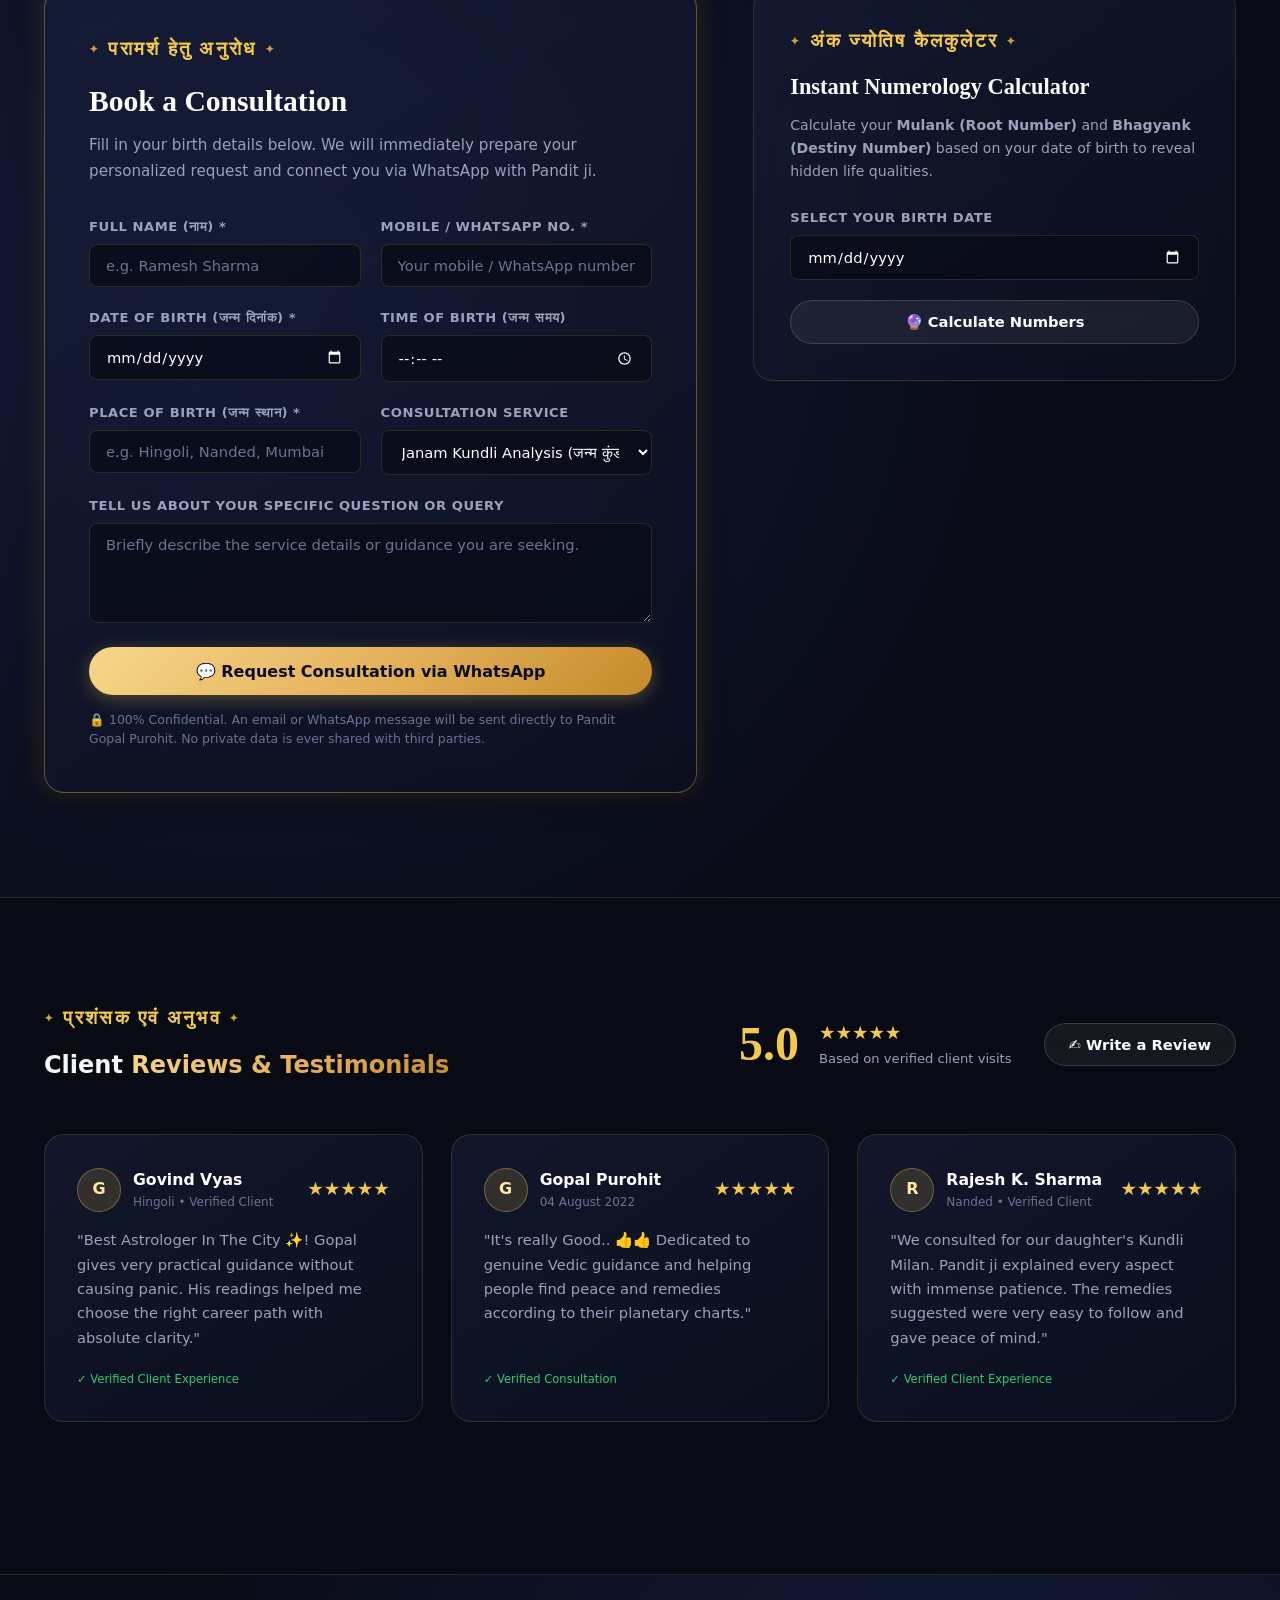
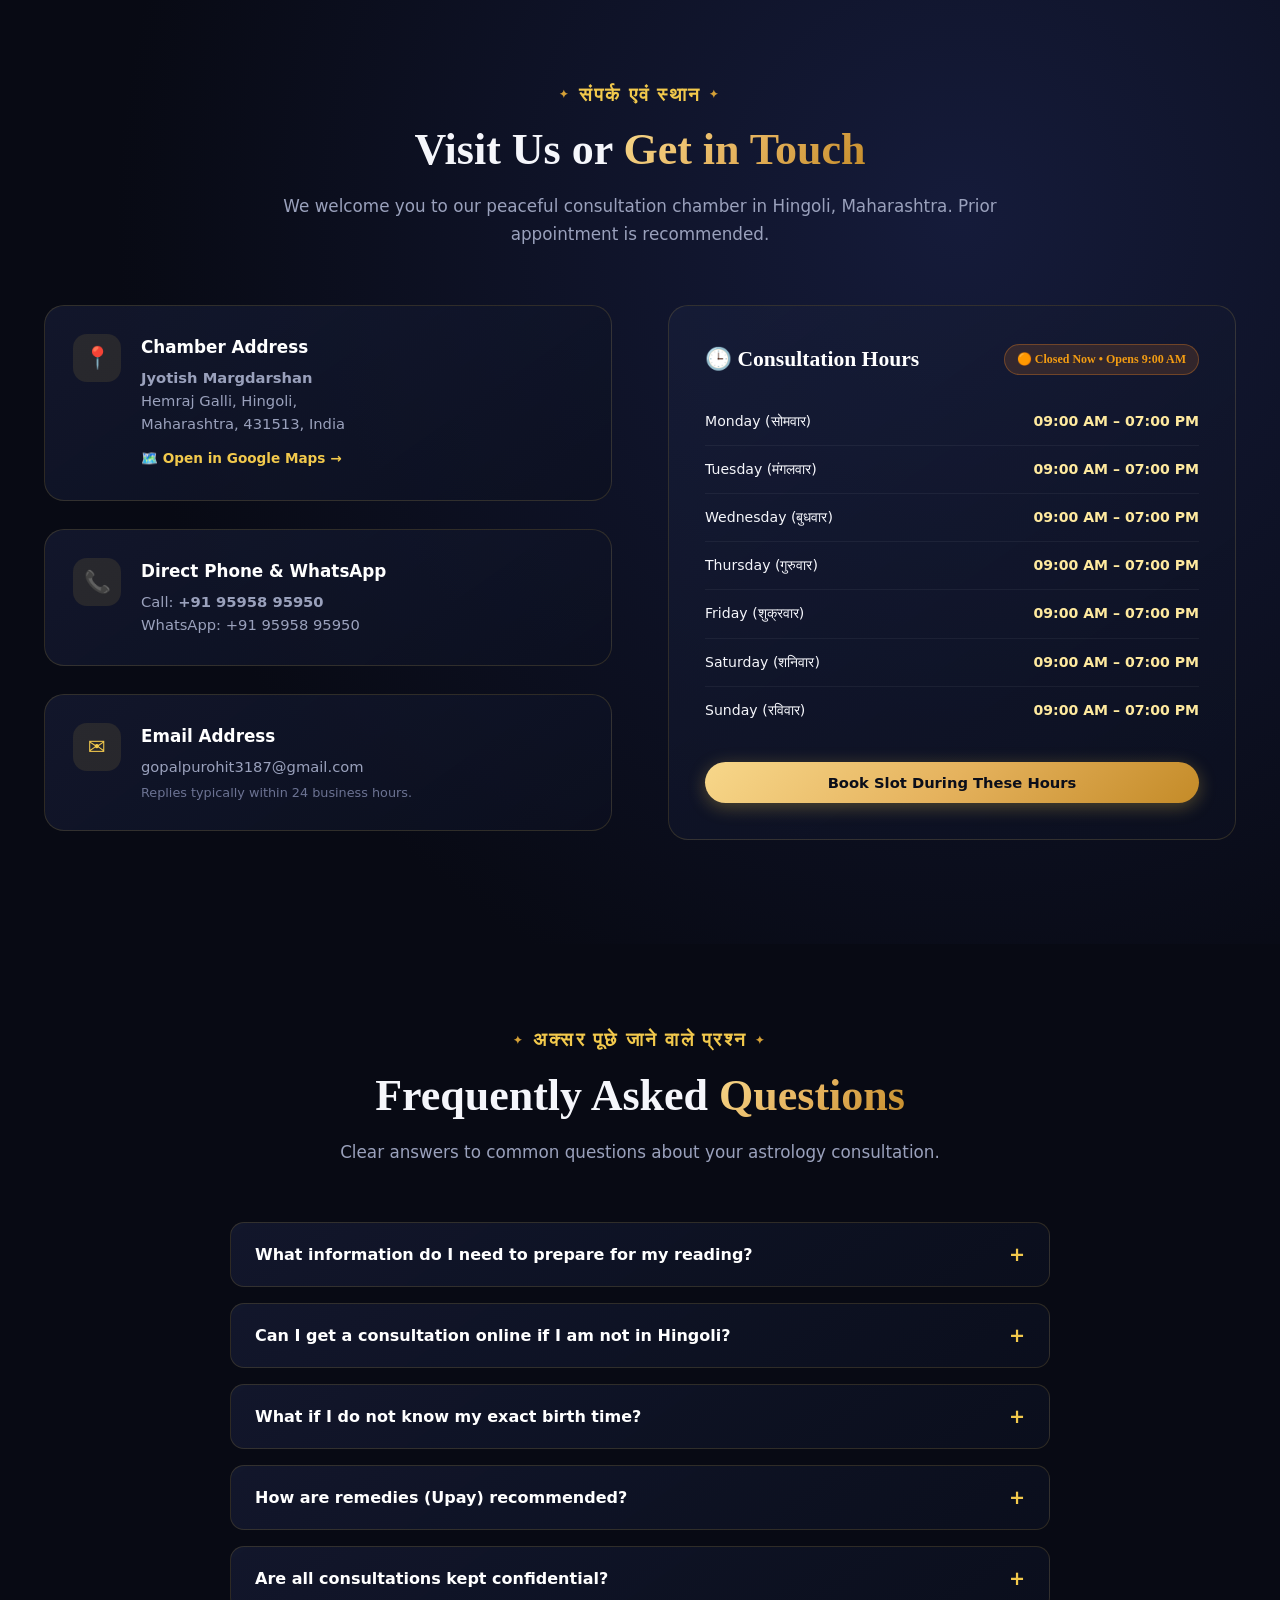
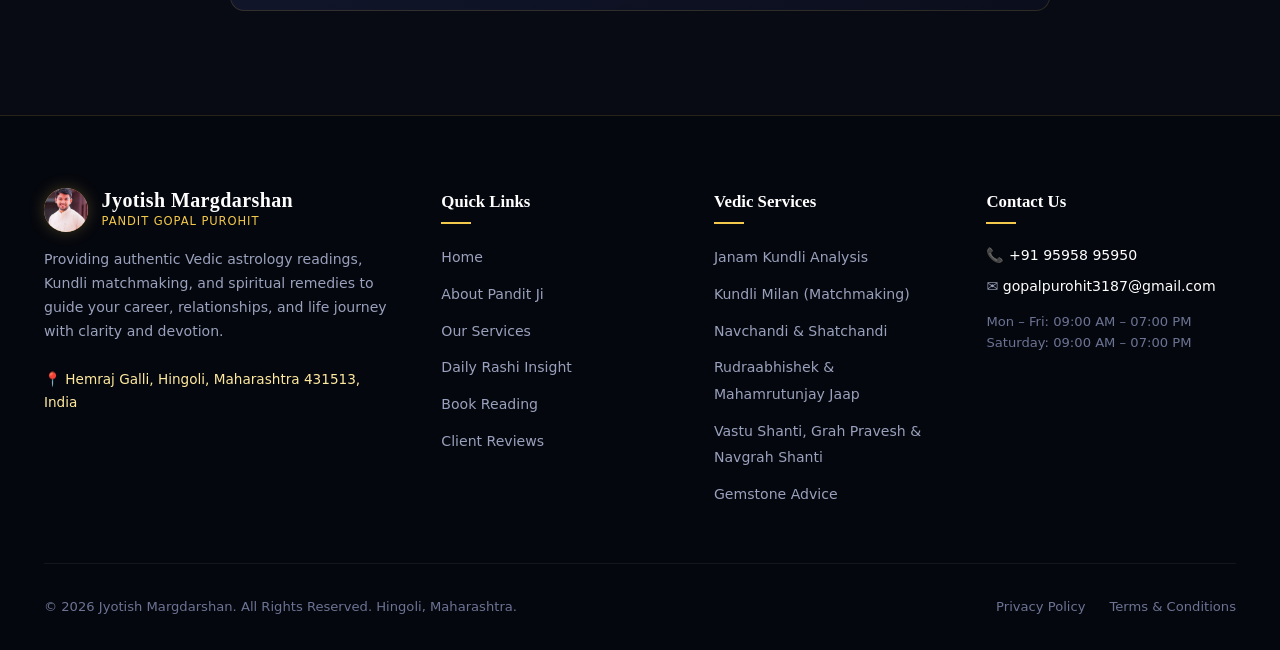
==== commit ac0f35a5: "Increase font size for Sanskrit motto and add line break for better readability" ====
--- a/index.html
+++ b/index.html
@@ -147,7 +147,7 @@
             <span>Vedic Astrologer • <span data-profile="location.city">Hingoli</span>, <span data-profile="location.state">Maharashtra</span></span>
           </div>
 
-          <span class="sanskrit-sub" data-profile="business.sanskritMotto">|| मङ्गलम् भगवान विष्णुः, मङ्गलम् गरुडध्वजः। मङ्गलम् पुण्डरी काक्षः, मङ्गलाय तनो हरिः॥ ||</span>
+          <span class="sanskrit-sub" data-profile="business.sanskritMotto">|| मङ्गलम् भगवान विष्णुः, मङ्गलम् गरुडध्वजः। <br> मङ्गलम् पुण्डरी काक्षः, मङ्गलाय तनो हरिः॥ ||</span>
           <h1>Unlock Your Destiny with <span class="title-gold">Sacred Vedic Wisdom</span></h1>
           
           <p class="hero-lead">
--- a/assets/css/style.css
+++ b/assets/css/style.css
@@ -127,7 +127,7 @@
 .sanskrit-sub {
   font-family: 'Cinzel', serif;
   letter-spacing: 0.12em;
-  font-size: 0.9rem;
+  font-size: 1.20rem;
   color: var(--gold-primary);
   text-transform: uppercase;
   font-weight: 600;
@@ -719,7 +719,7 @@
 }
 
 .service-hindi {
-  font-size: 0.88rem;
+  font-size: 1.20rem;
   color: var(--saffron);
   margin-bottom: 0.85rem;
   font-weight: 600;
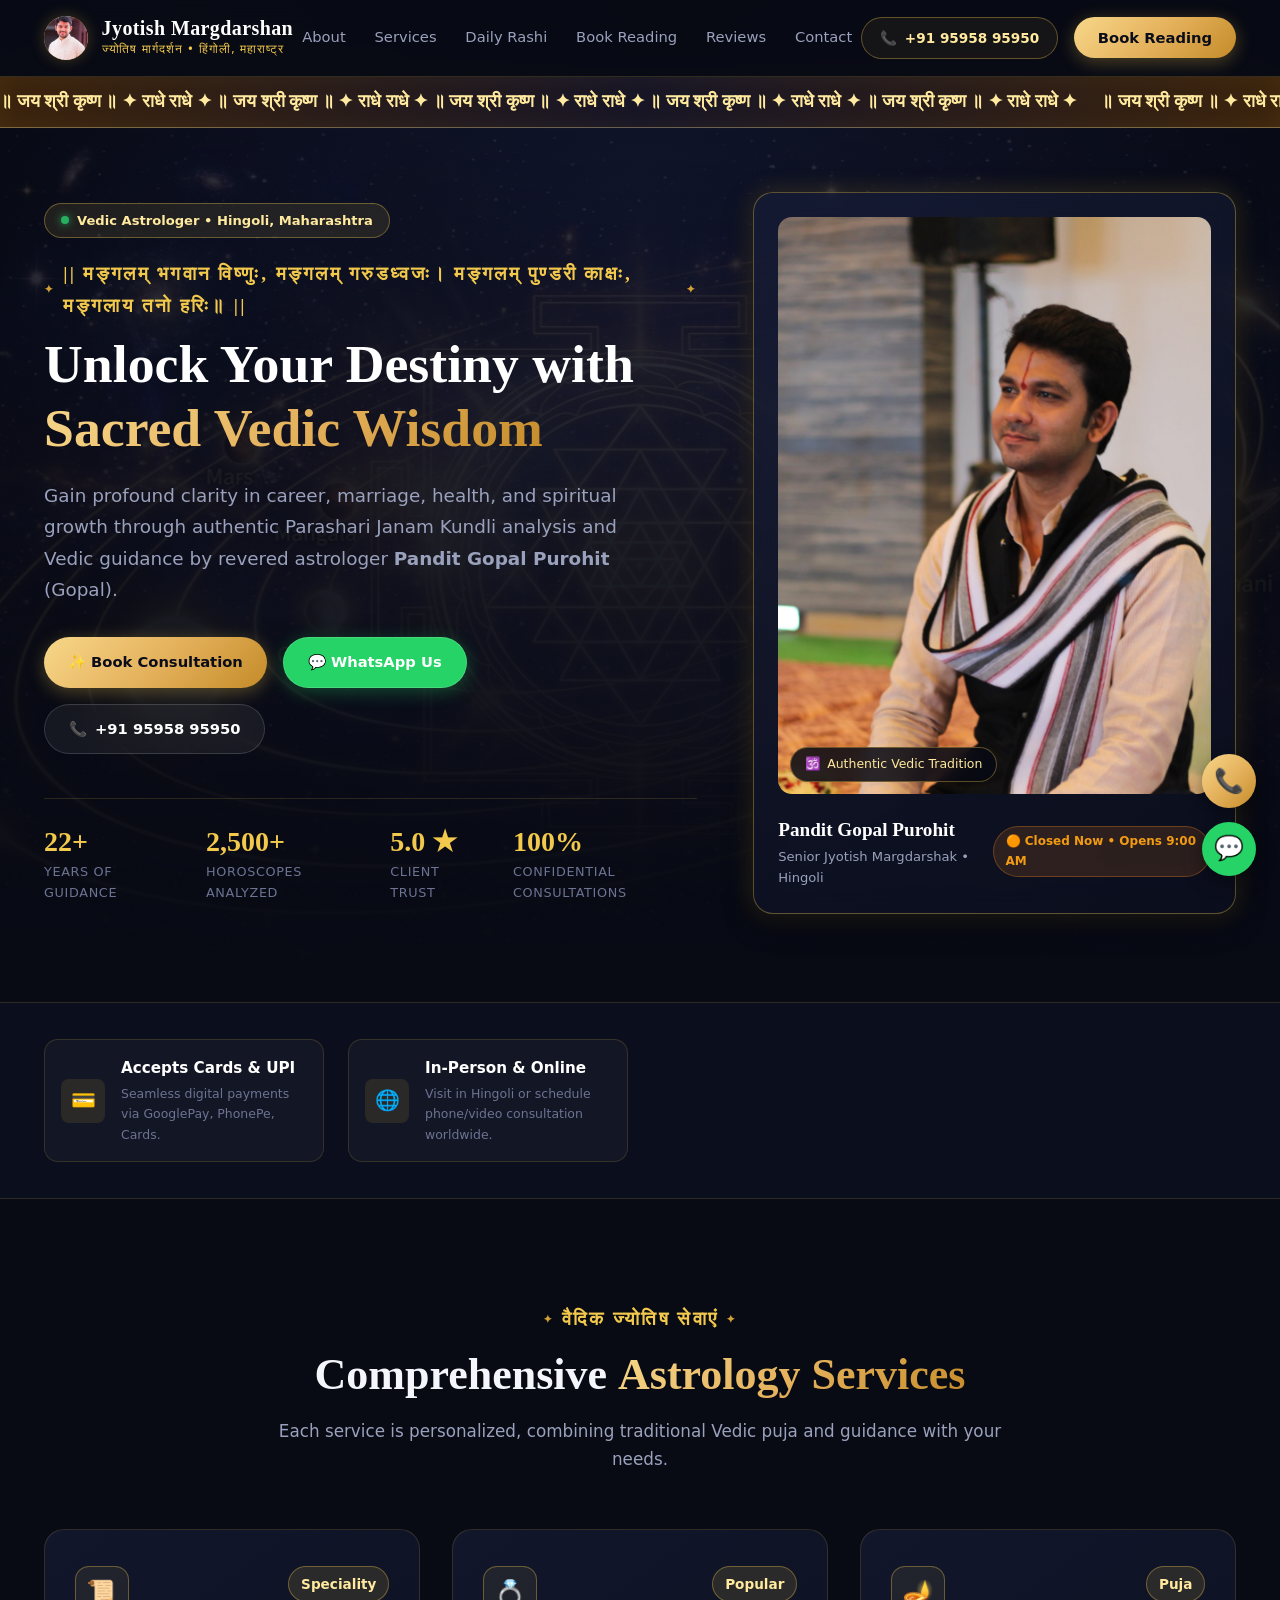
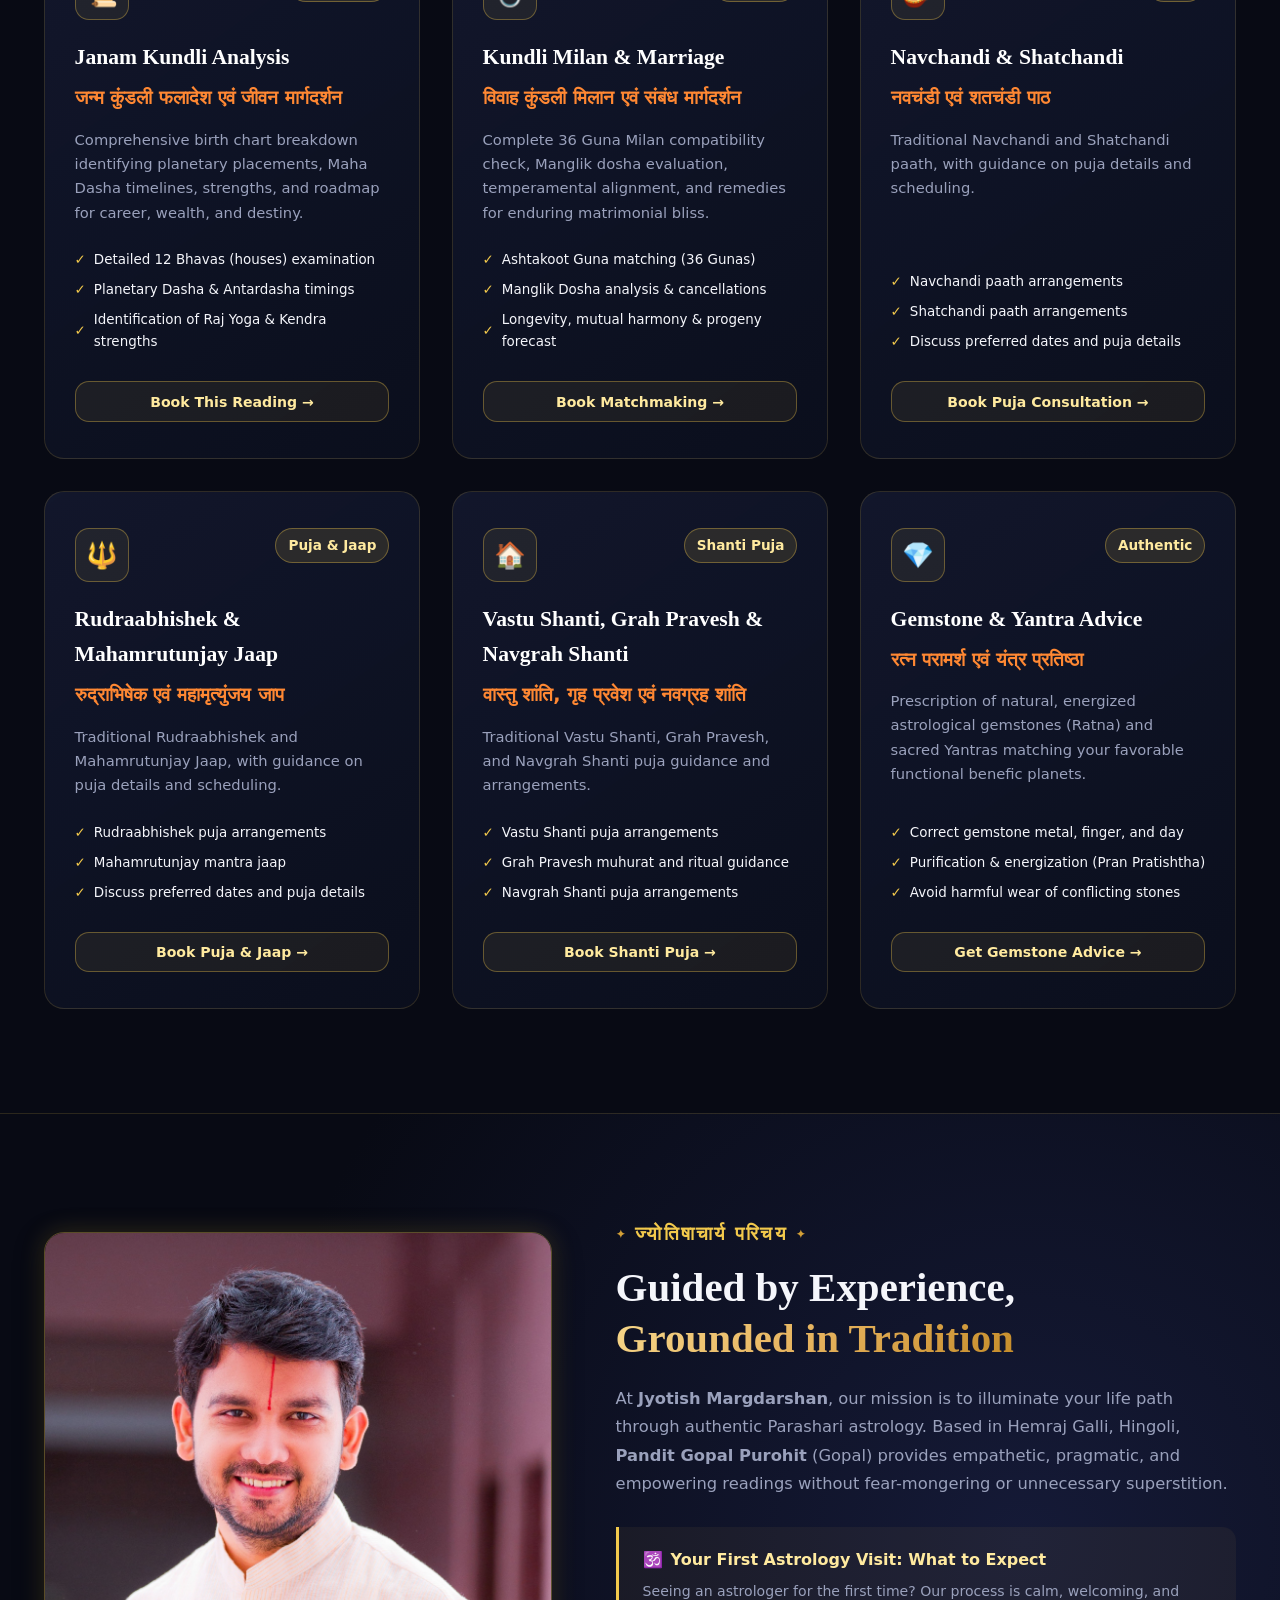
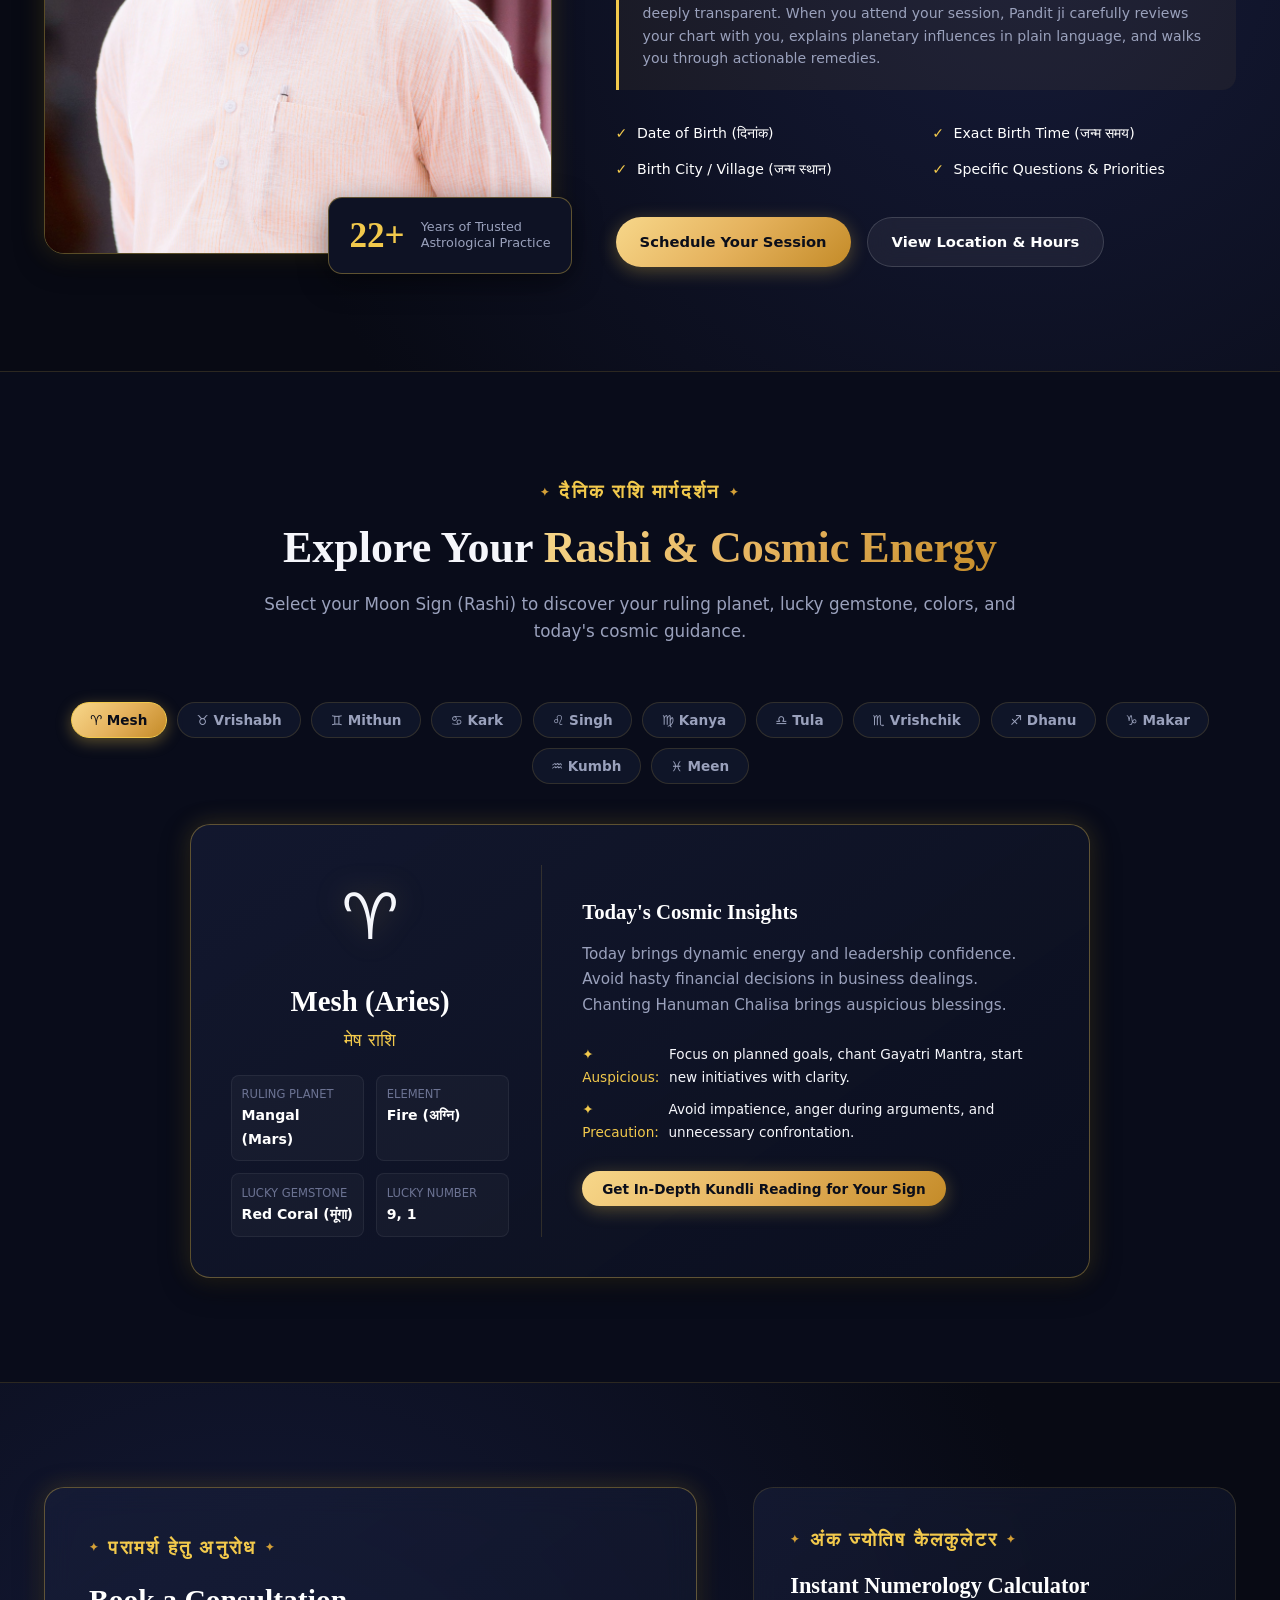
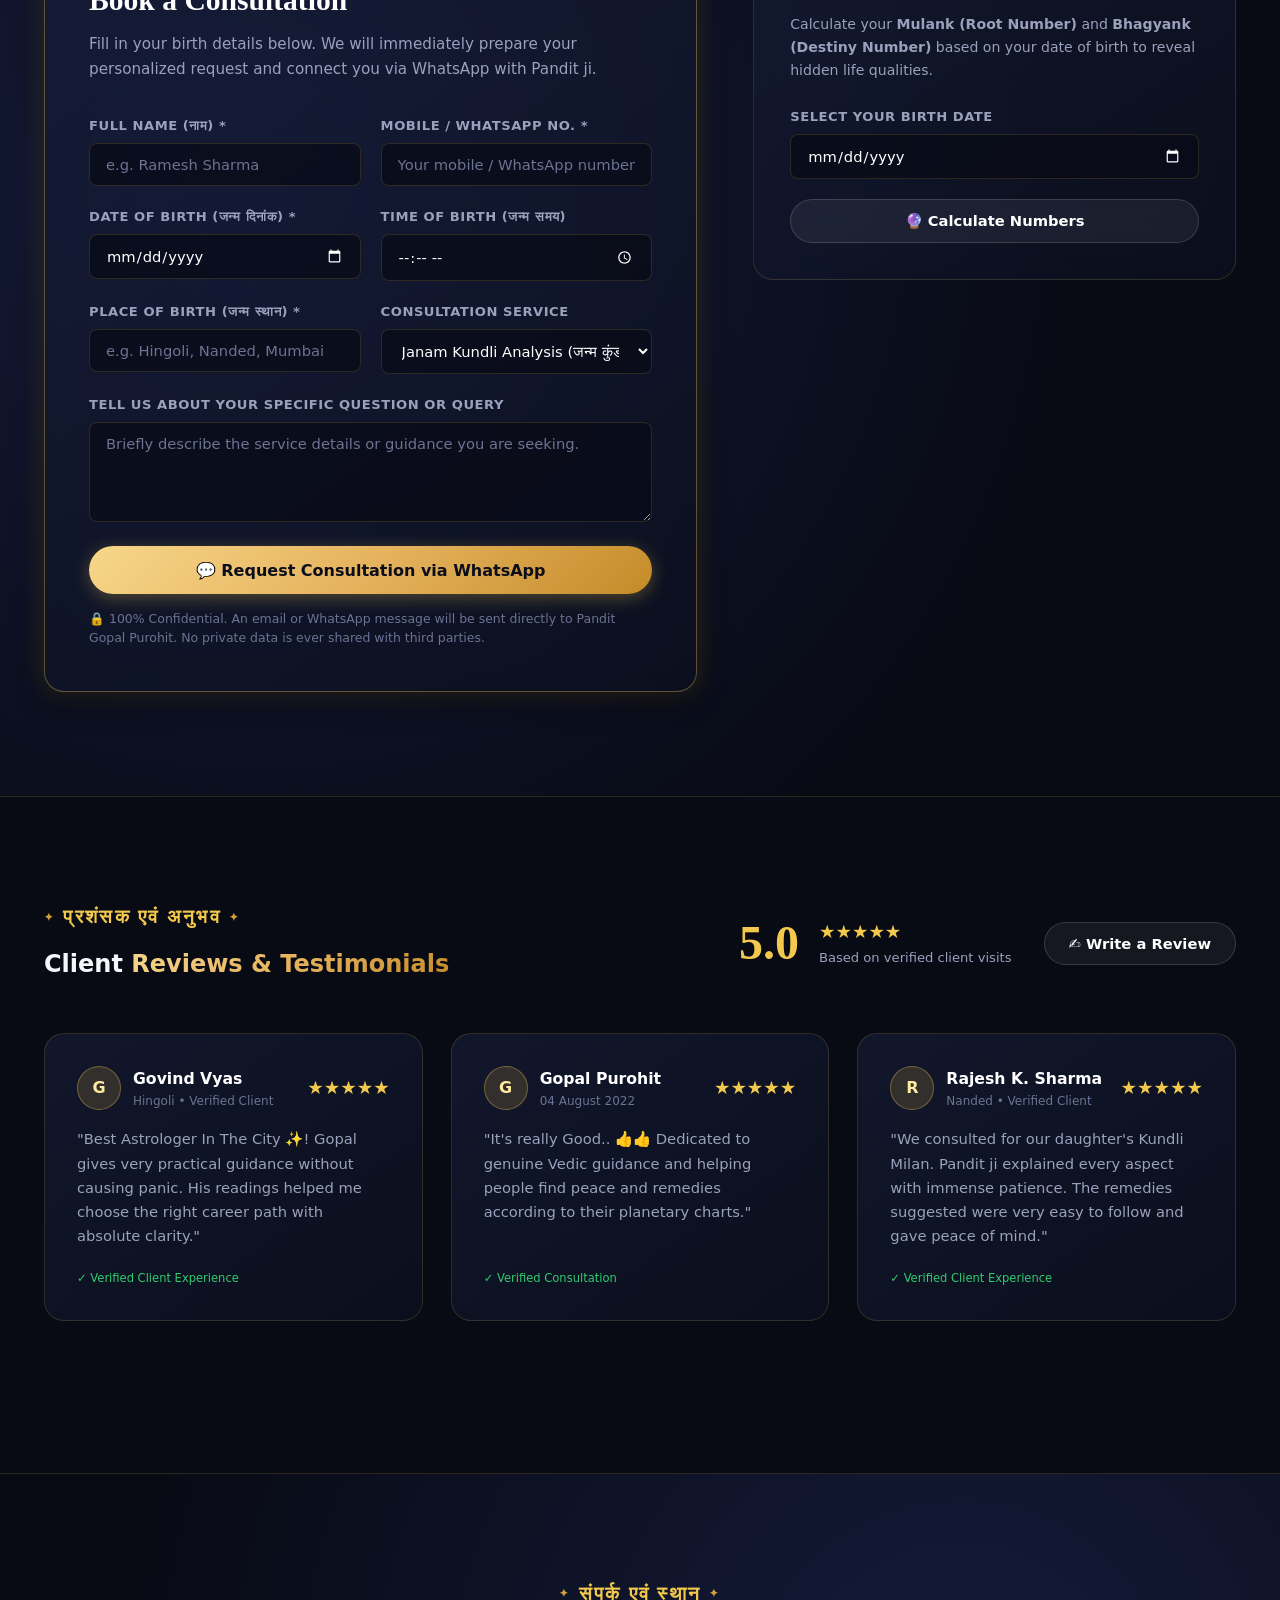
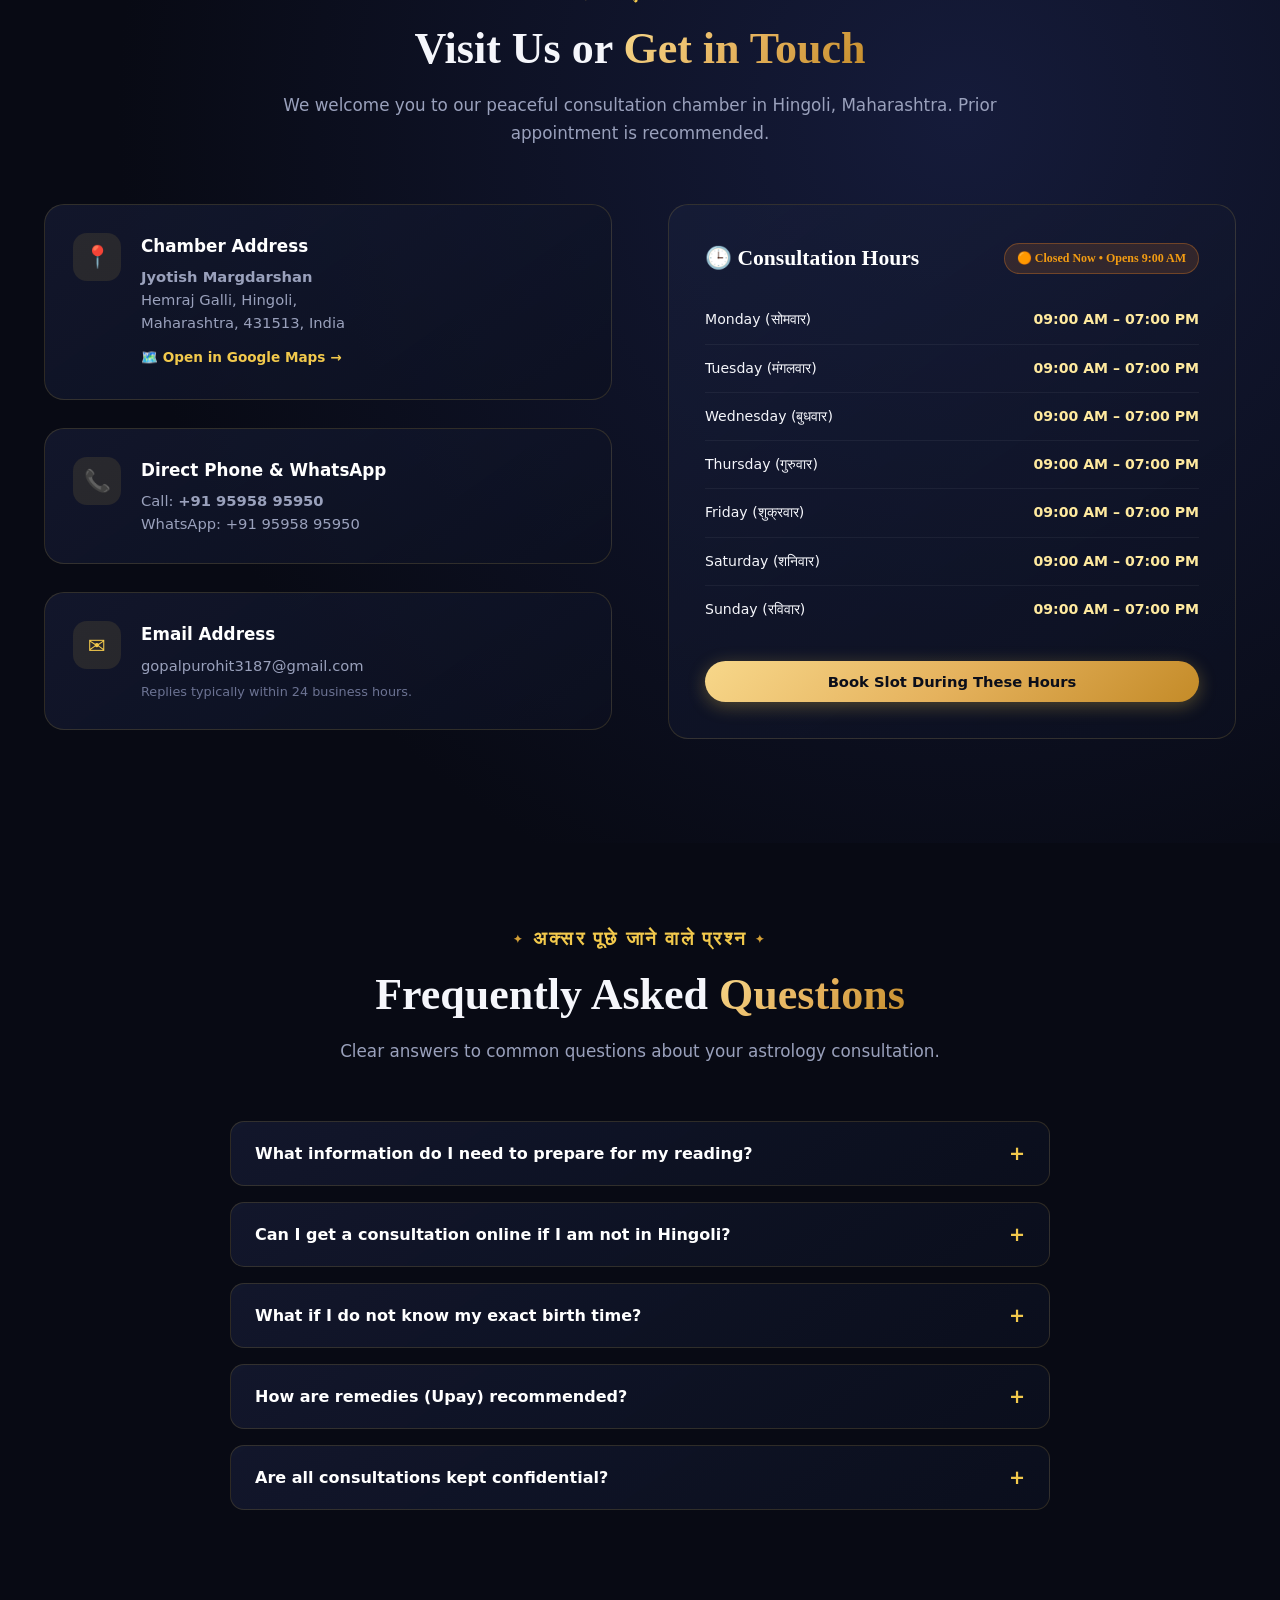
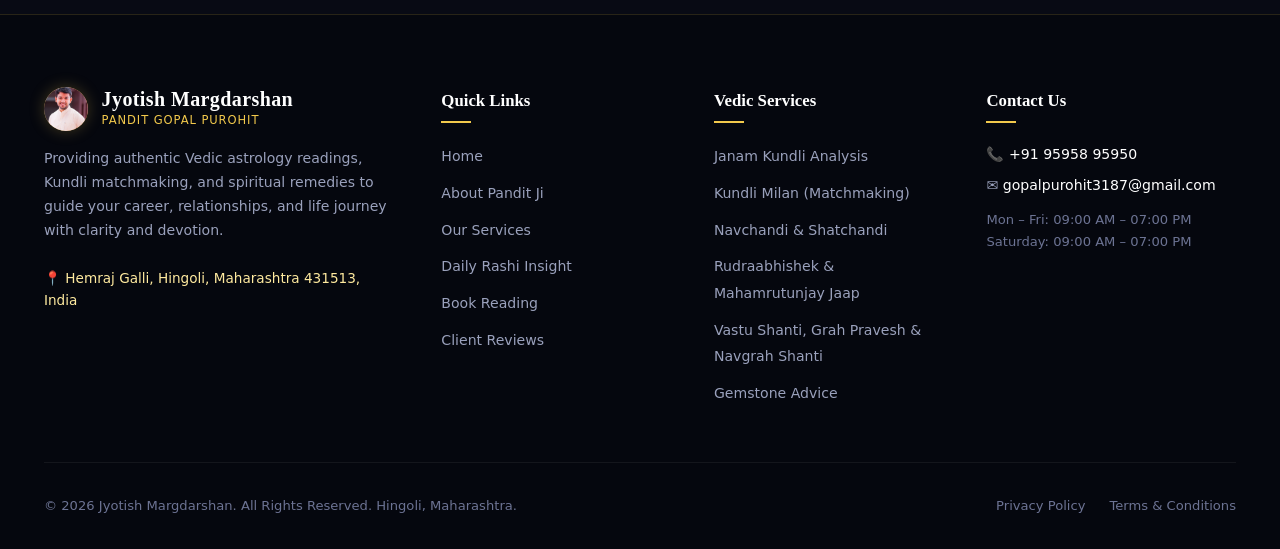
==== commit 8f74c540: "Add spiritual marquee and update SEO metadata for improved user engagement" ====
--- a/index.html
+++ b/index.html
@@ -3,17 +3,17 @@
 <head>
   <meta charset="UTF-8">
   <meta name="viewport" content="width=device-width, initial-scale=1.0, maximum-scale=5.0">
-  <title>Jyotish Margdarshan - Authentic Vedic Astrology Reading | Pandit Gopal Purohit</title>
+  <title>Jyotish Margdarshan | Gopal Purohit</title>
   
   <!-- SEO Meta Tags -->
-  <meta name="description" content="Unlock your destiny with authentic Vedic astrology readings, Kundli analysis, marriage matchmaking, and life guidance by Pandit Gopal Purohit in Hingoli, Maharashtra. Book consultation online or in-person.">
-  <meta name="keywords" content="Jyotish Margdarshan, Gopal Purohit, Gopal, Astrologer in Hingoli, Kundli reading, Vedic Astrology Maharashtra, Kundli Milan, Horoscope Hingoli">
+  <meta name="description" content="हिंगोली, महाराष्ट्र के पंडित गोपाल पुरोहित से वैदिक ज्योतिष, कुंडली विश्लेषण, कुंडली मिलान, विवाह परामर्श और जीवन मार्गदर्शन प्राप्त करें। ऑनलाइन या व्यक्तिगत परामर्श बुक करें।">
+  <meta name="keywords" content="Jyotish Margdarshan,Jyotish Gopal, Jyotish Purohit, Gopal Margdarshan, Purohit Margdarshan, Gopal Hingoli, Purohit Hingoli, Gopal Purohit, Gopal, Astrologer in Hingoli, Kundli reading, Vedic Astrology Maharashtra, Kundli Milan, Horoscope Hingoli">
   <meta name="author" content="Pandit Gopal Purohit">
   
   <!-- Open Graph / Social -->
   <meta property="og:type" content="business.business">
-  <meta property="og:title" content="Jyotish Margdarshan - Astrology Reading by Pandit Gopal Purohit">
-  <meta property="og:description" content="Expert Vedic Kundli analysis, career, and matrimonial guidance in Hingoli, Maharashtra. 22+ years experience.">
+  <meta property="og:title" content="ज्योतिष मार्गदर्शन – पंडित गोपाल पुरोहित द्वारा ज्योतिष परामर्श">
+  <meta property="og:description" content="पंडित गोपाल पुरोहित के साथ जानें वैदिक ज्योतिष, कुंडली मिलान और जीवन मार्गदर्शन। आज ही परामर्श बुक करें।">
   <meta property="og:image" content="assets/images/hero_original.jpg" data-profile-content="images.hero">
   
   <!-- Google Fonts -->
@@ -112,6 +112,13 @@
     </div>
   </header>
 
+  <div class="spiritual-marquee" aria-label="आध्यात्मिक संदेश">
+    <div class="spiritual-marquee-track">
+      <span class="spiritual-marquee-group">॥ जय श्री कृष्ण ॥ ✦ राधे राधे ✦ ॥ जय श्री कृष्ण ॥ ✦ राधे राधे ✦ ॥ जय श्री कृष्ण ॥ ✦ राधे राधे ✦ ॥ जय श्री कृष्ण ॥ ✦ राधे राधे ✦ ॥ जय श्री कृष्ण ॥ ✦ राधे राधे ✦</span>
+      <span class="spiritual-marquee-group" aria-hidden="true">॥ जय श्री कृष्ण ॥ ✦ राधे राधे ✦ ॥ जय श्री कृष्ण ॥ ✦ राधे राधे ✦ ॥ जय श्री कृष्ण ॥ ✦ राधे राधे ✦ ॥ जय श्री कृष्ण ॥ ✦ राधे राधे ✦ ॥ जय श्री कृष्ण ॥ ✦ राधे राधे ✦</span>
+    </div>
+  </div>
+
   <!-- Mobile Drawer Menu -->
   <div class="mobile-drawer" aria-label="Mobile Navigation Drawer">
     <a href="#hero" class="nav-link">Home</a>
@@ -151,7 +158,7 @@
           <h1>Unlock Your Destiny with <span class="title-gold">Sacred Vedic Wisdom</span></h1>
           
           <p class="hero-lead">
-            Gain profound clarity in career, marriage, health, and spiritual growth through authentic Parashari Janam Kundli analysis and Vedic guidance by revered astrologer <strong data-profile="astrologer.name">Pandit Gopal Purohit</strong> (<span data-profile="astrologer.shortName">Gopal</span>).
+            Gain profound clarity in career, marriage, health, and spiritual growth through authentic Parashari Janam Kundli analysis and Vedic guidance by revered astrologer <strong data-profile="astrologer.name">पंडित गोपाल पुरोहित</strong> (<span data-profile="astrologer.shortName">गोपाल</span>).
           </p>
 
           <div class="hero-cta-group">
@@ -245,7 +252,7 @@
           <article class="service-card">
             <div class="service-header">
               <div class="service-symbol">📜</div>
-              <span class="service-price-tag">Starting ₹10 Token</span>
+              <span class="service-price-tag">Speciality</span>
             </div>
             <h3>Janam Kundli Analysis</h3>
             <div class="service-hindi">जन्म कुंडली फलादेश एवं जीवन मार्गदर्शन</div>
--- a/assets/css/style.css
+++ b/assets/css/style.css
@@ -374,9 +374,67 @@
 /* ==========================================================================
    HERO SECTION
    ========================================================================== */
+.spiritual-marquee {
+  margin-top: 76px;
+  overflow: hidden;
+  border-top: 1px solid rgba(255, 234, 159, 0.35);
+  border-bottom: 1px solid rgba(255, 234, 159, 0.35);
+  background: linear-gradient(90deg, rgba(62, 37, 14, 0.96), rgba(24, 22, 39, 0.98) 50%, rgba(62, 37, 14, 0.96));
+  box-shadow: 0 4px 24px rgba(242, 201, 76, 0.12), inset 0 0 22px rgba(242, 201, 76, 0.06);
+  color: var(--gold-light);
+  font-family: var(--font-heading);
+  font-size: clamp(1rem, 1.5vw, 1.15rem);
+  font-weight: 700;
+  line-height: 1.5;
+  white-space: nowrap;
+}
+
+.spiritual-marquee-track {
+  display: flex;
+  width: max-content;
+  animation: spiritual-marquee-scroll 28s linear infinite;
+  will-change: transform;
+}
+
+.spiritual-marquee-group {
+  flex: none;
+  padding: 0.7rem 1.5rem 0.7rem 0;
+}
+
+.spiritual-marquee:hover .spiritual-marquee-track {
+  animation-play-state: paused;
+}
+
+@keyframes spiritual-marquee-scroll {
+  from { transform: translateX(0); }
+  to { transform: translateX(-33.333333%); }
+}
+
+@media (prefers-reduced-motion: reduce) {
+  .spiritual-marquee-track {
+    width: 100%;
+    animation: none;
+  }
+
+  .spiritual-marquee-group[aria-hidden="true"] {
+    display: none;
+  }
+
+  .spiritual-marquee-group:first-child {
+    width: 100%;
+    padding: 0.7rem 1rem;
+    text-align: center;
+    white-space: normal;
+  }
+}
+
+.mobile-drawer {
+  display: none;
+}
+
 .hero-section {
   position: relative;
-  padding-top: calc(76px + 4rem);
+  padding-top: 4rem;
   padding-bottom: 5.5rem;
   overflow: hidden;
   background: radial-gradient(circle at 50% 10%, #161c3a 0%, #080a14 70%);
@@ -1757,6 +1815,7 @@
     z-index: 999;
     border-top: 1px solid var(--border-subtle);
     overflow-y: auto;
+    display: flex;
   }
   .mobile-drawer.open {
     transform: translateX(0);
